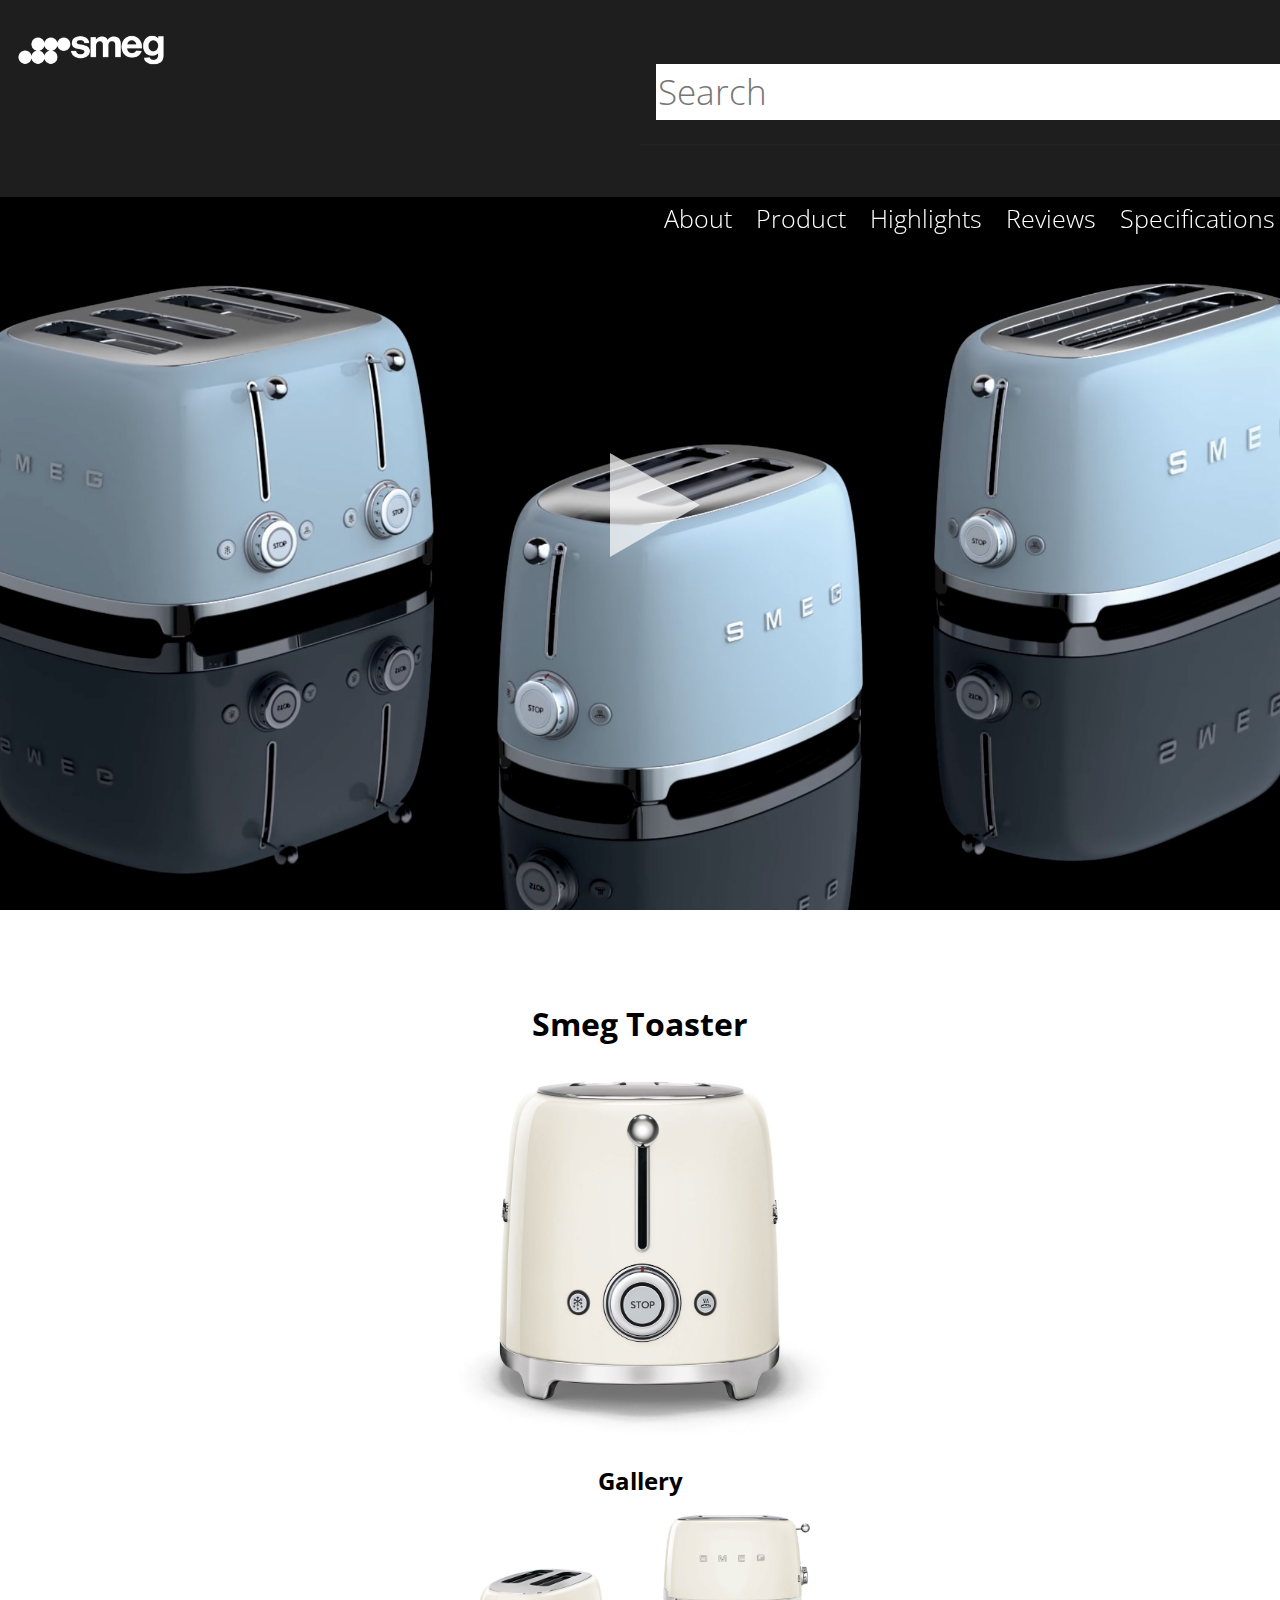
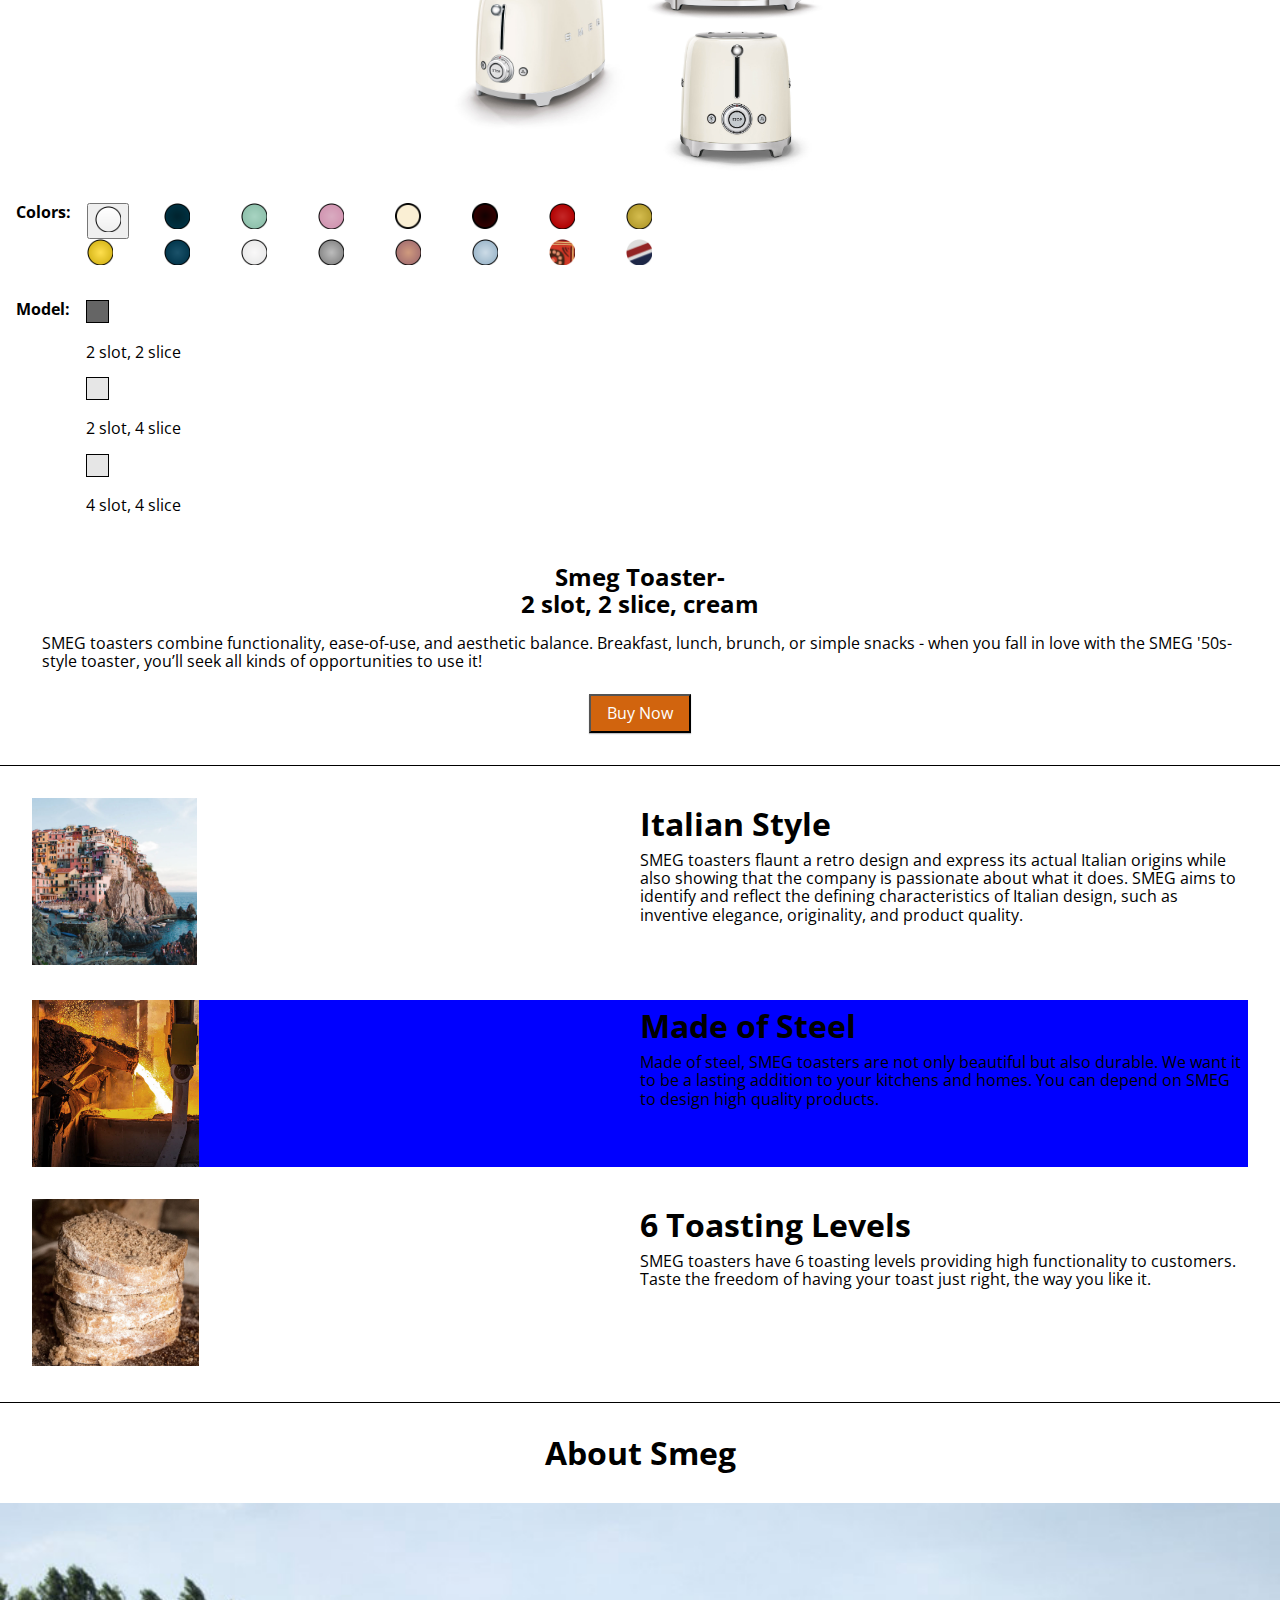
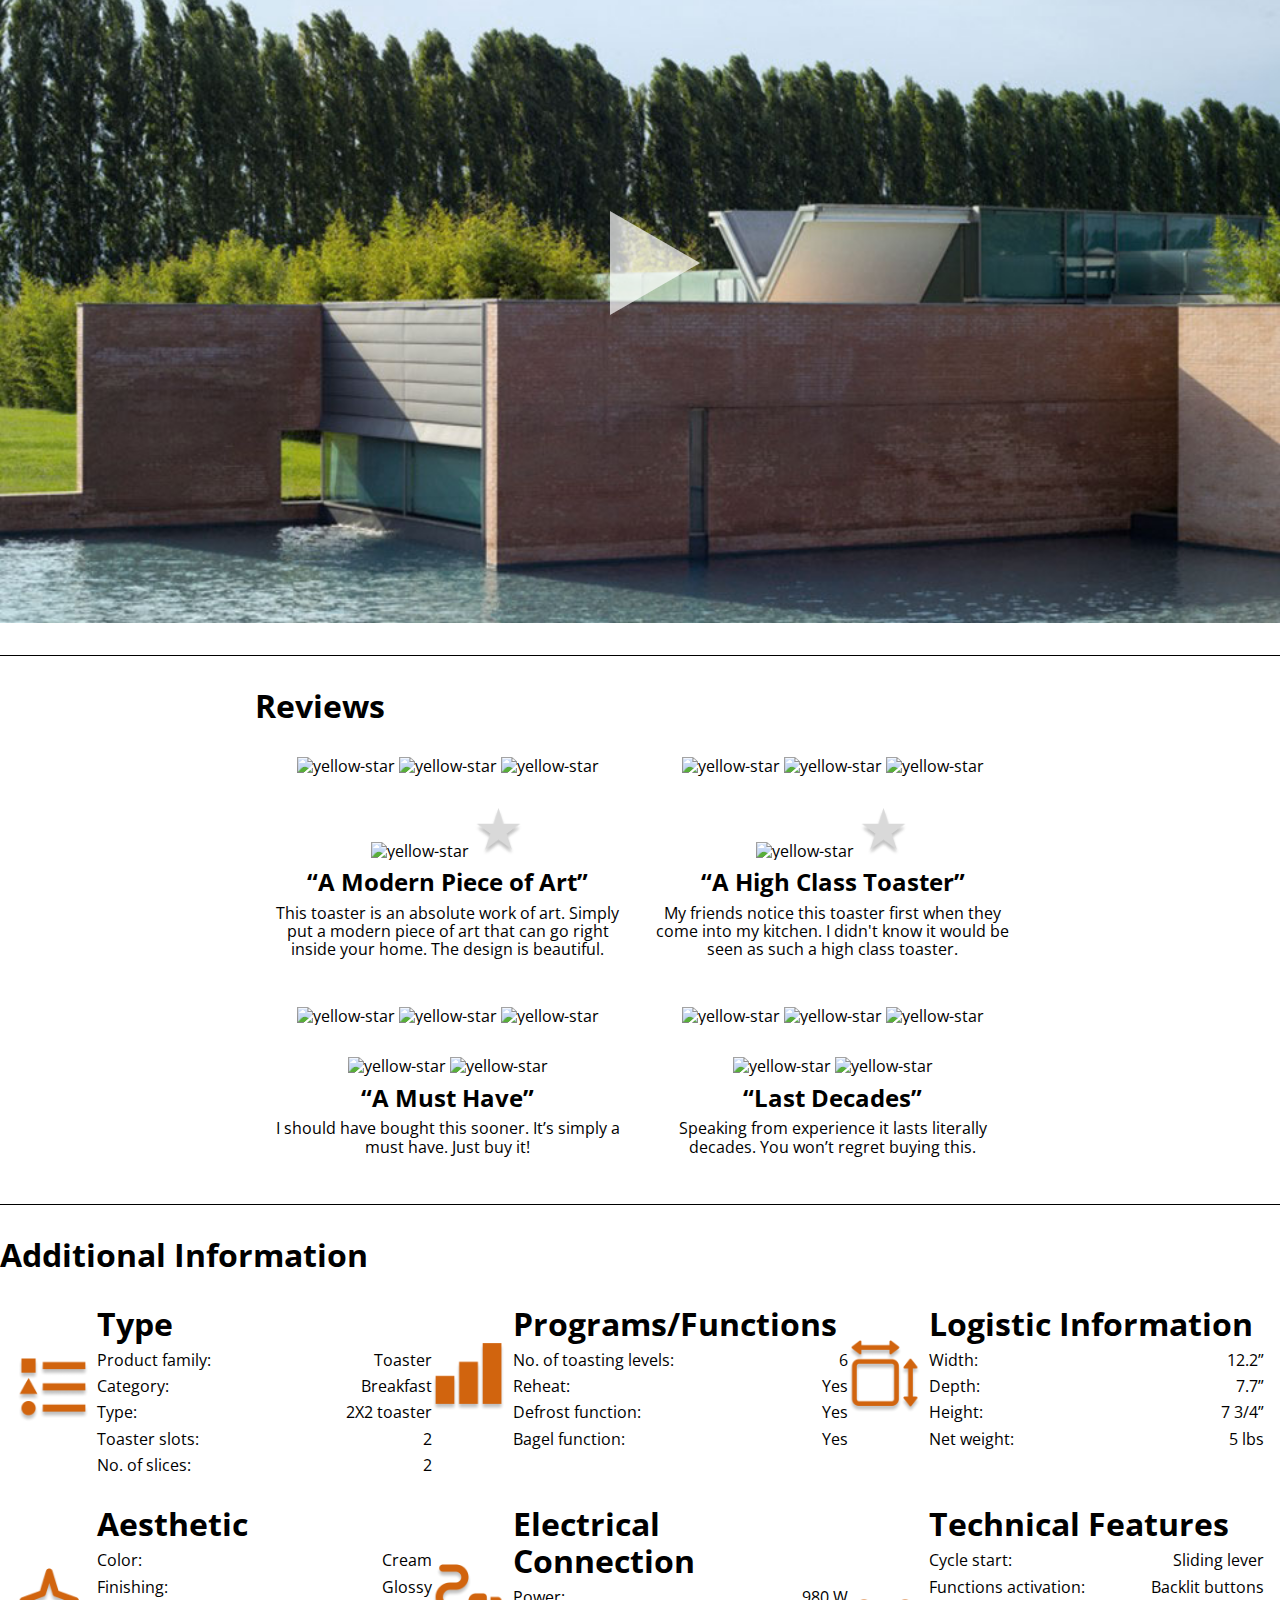
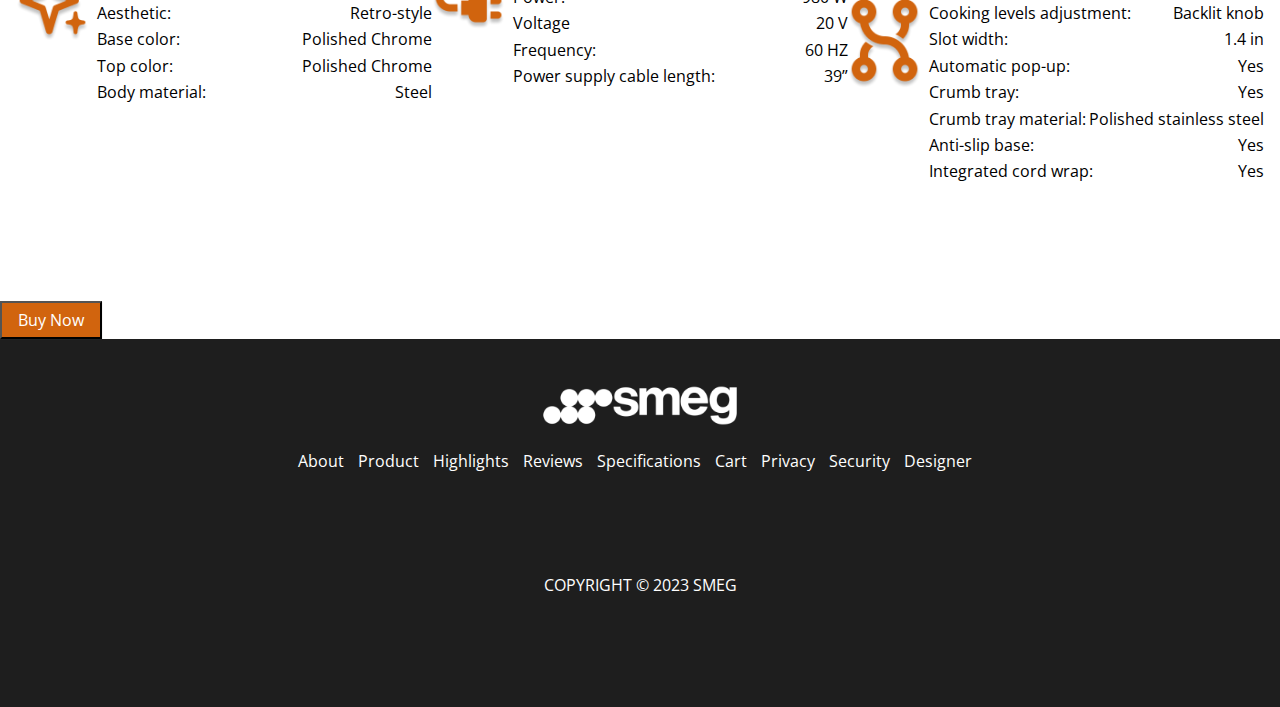
==== deploy/index.html @ 2e9af004 "s" ====
<!DOCTYPE html>
<html lang="en">
<head>
    <meta charset="UTF-8">
    <meta name="viewport" content="width=device-width, initial-scale=1.0">
    <meta http-equiv="X-UA-Compatible" content="ie=edge">
    <script src="https://kit.fontawesome.com/1812de22fc.js" crossorigin="anonymous"></script>
    <link rel="preconnect" href="https://fonts.googleapis.com">
    <link rel="preconnect" href="https://fonts.gstatic.com" crossorigin>
    <link href="https://fonts.googleapis.com/css2?family=Open+Sans:wght@300;400;600;700&display=swap" rel="stylesheet">
    <link rel="stylesheet" href="css/styles.css">
    <title>Week2HW</title>
</head>

<body>

 
         
         <header>
                 <section id="logo-nav">
                     <section id="logo-container">
                         <a href="index.html"><img src="img/global/smeglogo.png" alt="smeg logo"></a>
                 </section>
         
                 <section id="burger-container">
                     <button id="burger-btn">
                         <i class="fa-solid fa-bars"></i>
                     </button>
                 </section>
         
         
                     <nav id="main-menu">
                         <section id="search">
                             <div>
                                 <form action="#">
                                     <input type="search" placeholder="Search">
                                     <button>
                                         <i class="fa-solid fa-magnifying-glass" style="color: #000000;"></i>
                                     </button>
                                 </form>
                             </div>
                         </section>
                     <ul id="list">
                         <li><a href="#about">About</a></li>
                         <li><a href="#product">Product</a></li>
                         <li><a href="#highlights">Highlights</a></li>
                         <li><a href="thankyou.html">Reviews</a></li>
                         <li><a href="#specification">Specifications</a></li>
                         <li><a href="checkout.html">Cart</a></li>
                     </ul>
                 </nav>
         
             </section>
         
         </header>   

         <section id="intro">
             <section class="video">
         <img src="img/example/play.png" alt="play-button">
             </section>
         
             <h1>Smeg Toaster</h1>
             <div>
                 <img class="main" src="img/example/5Smeg.jpg" alt="">
                 
             </div>
         </section>  

         <!-- <section id="gallery">
             <h2>Gallery</h2>
             <ul>
                 <li id="g1"> 
                     <img src="img/example/3Smeg.jpg" alt="gallery1">
                 </li>
                 <li id="g2">
                     <img src="img/example/4Smeg.jpg" alt="gallery2">
                 </li>
                 <li id="g3">
                     <img src="img/example/5Smeg.jpg" alt="gallery3">
                 </li>
             </ul>
         </section> -->
         
         <section id="gal-title">
             <h2>Gallery</h2>
         </section>
         
         <section id="gallery">
         <div>
             <ul>
             
                 <li class="g1">
                     <img src="img/example/4Smeg.jpg" alt="gallery2">
                     
                     <aside>
                         <ul>
         <li> <img class="text-left" src="img/example/3Smeg.jpg" alt="gallery1"></li>
         <li>  <img class="text-left" src="img/example/5Smeg.jpg" alt="gallery3"></li>
         
                         </ul>
                     </aside>
                 </li>
             </ul>
         </div>
         </section>  
                 <section id="color">
                     
                     
                     
                     <ul>
                 
                         <li class="circle">
                 <h4>
                     Colors:
                 </h4>
                             <aside>
                                 <ul>
                                     <li class="e1">
                                         <button><img src="img/example/Ellipse 1.png" alt="Ellipse 1"></button>
                                     </li>
                                     <li class="e2">
                 <img src="img/example/Ellipse 2.png" alt="Ellipse 2">
                                     </li>
                                     <li class="e3">
                 <img src="img/example/Ellipse 3.png" alt="Ellipse 3">
                                     </li>
                                     <li class="e4">
                 <img src="img/example/Ellipse 4.png" alt="Ellipse 4">
                                     </li>
                                     <li class="e5">
                 <img src="img/example/Ellipse 5.png" alt="Ellipse 5">
                                     </li>
                                     <li class="e6">
                 <img src="img/example/Ellipse 6.png" alt="Ellipse 6">
                                     </li>
                                     <li class="e7">
                 <img src="img/example/Ellipse 7.png" alt="Ellipse 7">
                                     </li>
                                     <li class="e8">
                 <img src="img/example/Ellipse 8.png" alt="Ellipse 8">
                                     </li>
                                     <li class="e9">
                 <img src="img/example/Ellipse 9.png" alt="Ellipse 9">
                                     </li>
                                     <li class="e10">
                 <img src="img/example/Ellipse 10.png" alt="Ellipse 10">
                                     </li>
                                     <li class="e11">
                 <img src="img/example/Ellipse 11.png" alt="Ellipse 11">
                                     </li>
                                     <li class="e12">
                 <img src="img/example/Ellipse 12.png" alt="Ellipse 12">
                                     </li>
                                     <li class="e13"> 
                 <img src="img/example/Ellipse 13.png" alt="Ellipse 13">
                                     </li>
                                     <li class="e14">
                 <img src="img/example/Ellipse 14.png" alt="Ellipse 14">
                                     </li>
                                     <li class="e15">
                 <img src="img/example/Ellipse 15.png" alt="Ellipse 15">
                                     </li>
                                     <li class="e16">
                 <img src="img/example/Ellipse 16.png" alt="Ellipse 16">
                                     </li>
                                 </ul>
                             </aside>
                         </li>
                     </ul>
                 </section>
                          <section id="model">
                                           
                                               <ul>
                                           
                                                   <li class="square">
                                                           <h4>
                                                               Model:
                                                           </h4>
                                                       
                                                       <aside>
                                           
                                                           <ul>
                                                               <li class="s1">
                                                                   <ul>
                                                                   <li class="s1a">
                                                                       <img src="img/example/Rectangle 1.png" alt="checkbox1">
                                                                   </li>
                                                                   <li class="s1b">
                                                                       <p class="text-left">2 slot, 2 slice</p>
                                                                   </li>
                                                                   </ul>
                                           
                                                               </li>
                                           
                                           
                                           
                                                               <li class="s2">
                                           
                                                                   <ul>
                                                                       <li class="s2a">
                                                                           <img src="img/example/Rectangle2.png" alt="checkbox2">
                                                                       </li>
                                                                       <li class="s2b">
                                                                           <p class="text-left">2 slot, 4 slice</p>
                                                                       </li>
                                                                   
                                                                   </ul>
                                           
                                                               </li>
                                           
                                           
                                                               <li class="s3">
                                           
                                                                   <ul>
                                                                       <li class="s2a">
                                                                           <img src="img/example/Rectangle2.png" alt="checkbox2">
                                                                       </li>
                                                                       <li class="s2b">
                                                                           <p class="text-left">4 slot, 4 slice</p>
                                                                       </li>
                                                                   </ul>
                                                               </li>
                                                           </ul>
                                                       </aside>
                                                   </li>
                                           </ul>    
                                           
                                           </section>    
                  <section id="description">
                  <h2>Smeg Toaster- </h2>
                  <h2>2 slot, 2 slice, cream</h2>
                  
                  <p>SMEG toasters combine functionality, ease-of-use, and aesthetic balance. Breakfast, lunch, brunch, or simple snacks - when you fall in love with the SMEG '50s-style toaster, you’ll seek all kinds of opportunities to use it!</p>
                  
                  <section class="container">
                      <button class="orange-button">
                          Buy Now
                              </button>
                  </section>
                  <div class="divide-line"></div>
                  
                  </section>  
                                    <section id="highlights">
                                    
                                        <section class="highlight1">
                                            <ul>
                                    <li>
                                        <img class="i1" src="img/example/6Smeg.jpg" alt="6smeg">
                                    </li>
                                    <div>
                                    <li>
                                        <h1>Italian Style</h1>
                                    </li>
                                    <li>
                                        <p>SMEG toasters flaunt a retro design and express its actual Italian origins while also showing that the company is passionate about what it does. SMEG aims to identify and reflect the defining characteristics of Italian design, such as inventive elegance, originality, and product quality. </p>
                                    </li>
                                    </div>
                                            </ul>
                                           
                                        </section>
                                    
                                        <section class="highlight2">
                                    <ul>
                                    <li>
                                        <img id="smeg" class="i2" src="img/example/2Smeg.jpg" alt="6smeg">
                                    </li>
                                    <div>
                                    <li>
                                        <h1>Made of Steel</h1>
                                    </li>
                                    <li>
                                        <p> Made of steel, SMEG toasters are not only beautiful but also durable. We want it to be a lasting addition to your kitchens and homes. You can depend on SMEG to design high quality products. </p>
                                    </li>
                                    </div>
                                    </ul>
                                        </section>
                                    
                                    
                                        <section class="highlight3">
                                            <ul>
                                    <li>
                                        <img class="i3" src="img/example/8Smeg.jpg" alt="6smeg">
                                    </li>
                                    <div>
                                    <li>
                                        <h1>6 Toasting Levels</h1>
                                    </li>
                                    <li>
                                        <p>SMEG toasters have 6 toasting levels providing high functionality to customers. Taste the freedom of having your toast just right, the way you like it.</p>
                                    </li>
                                    </div>
                                    
                                    
                                            </ul>
                                        </section>
                                    
                                    </section>  
         <section id="about">
             <div class="divide-line"></div>
         
             <h1>About Smeg</h1>
         <section class="clip">
             <img src="img/example/play.png" alt="play-button">
         
         </section>
         <div class="divide-line"></div>
         
         </section>  
         <section class="section-title">
             
             <h1>Reviews</h1>
         </section>
         
         <section id="reviews">
         
           
         <div class="l1">
         <ul>
             <li><img src="img/example/star.png" alt="yellow-star"></li>
             <li><img src="img/example/star.png" alt="yellow-star"></li>
             <li><img src="img/example/star.png" alt="yellow-star"></li>
             <li><img src="img/example/star.png" alt="yellow-star"></li>
             <li><img src="img/example/greystar.png" alt="grey-star"></li>
         </ul>
         <h2>“A Modern Piece of Art”</h2>
         <p>This toaster is an absolute work of art. Simply put a modern piece of art that can go right inside your home. The design is beautiful.</p>
         </div>
         
         <div class="l2">
         <ul>
             <li><img src="img/example/star.png" alt="yellow-star"></li>
             <li><img src="img/example/star.png" alt="yellow-star"></li>
             <li><img src="img/example/star.png" alt="yellow-star"></li>
             <li><img src="img/example/star.png" alt="yellow-star"></li>
             <li><img src="img/example/greystar.png" alt="grey-star"></li>
         </ul>
         <h2>“A High Class Toaster”</h2>
         <p>My friends notice this toaster first when they come into my kitchen. I didn't know it would be seen as such a high class toaster.</p>
         </div>
         
         
         <div class="l3">
             <ul>
                 <li><img src="img/example/star.png" alt="yellow-star"></li>
                 <li><img src="img/example/star.png" alt="yellow-star"></li>
                 <li><img src="img/example/star.png" alt="yellow-star"></li>
                 <li><img src="img/example/star.png" alt="yellow-star"></li>
                 <li><img src="img/example/star.png" alt="yellow-star"></li>
             </ul>
         <h2>“A Must Have”</h2>
         <p>I should have bought this sooner. It’s simply a must have. Just buy it!</p>
         </div>
         
         <div class="l4">
             <ul>
                 <li><img src="img/example/star.png" alt="yellow-star"></li>
                 <li><img src="img/example/star.png" alt="yellow-star"></li>
                 <li><img src="img/example/star.png" alt="yellow-star"></li>
                 <li><img src="img/example/star.png" alt="yellow-star"></li>
                 <li><img src="img/example/star.png" alt="yellow-star"></li>       
             </ul>
         <h2>“Last Decades”</h2>
         <p>Speaking from experience it lasts literally decades. You won’t regret buying this.</p>
         </div>
         
         </section>
         <section class="line">
             <div class="divide-line"></div>
         </section>  
         
         <h1 class="title">Additional Information</h1>
         <section id="features">
         <div>
         <ul>
         
             <div id="f1">
             <li class="feature-card">
                 <img class="i" src="img/example/icon1.png" alt="icon-1">
                 
                 <aside>
                     <h1 class="h">Type</h1>
                     <ul>
                         <li>
                             <p class="text">Product family:</p>
                             <p class="text-left">Toaster</p>
                         </li>
                         <li>
                             <p class="text">Category:</p>
                             <p class="text-left">Breakfast</p>
                         </li>
                         <li>
                             <p class="text">Type:</p>
                             <p class="text-left">2X2 toaster</p>
                         </li>
                         <li>
                             <p class="text">Toaster slots: </p>
                             <p class="text-left">2</p>
                         </li>
                         <li>
                             <p class="text">No. of slices:</p>
                             <p class="text-left">2</p>
                         </li>
                     </ul>
                 </aside>
             </li>
         </div>
         
         <div id="f2">
             <li class="feature-card">
                 <img src="img/example/icon2.png" alt="icon-2">
                 <aside>
                     <h1>Programs/Functions</h1>
                     <ul>
                         <li>
                             <p class="text">No. of toasting levels:</p>
                             <p class="text-left">6</p>
                         </li>
                         <li>
                             <p class="text">Reheat:</p>
                             <p class="text-left">Yes</p>
                         </li>
                         <li>
                             <p class="text">Defrost function:</p>
                             <p class="text-left">Yes</p>
                         </li>
                         <li>
                             <p class="text">Bagel function:</p>
                             <p class="text-left">Yes</p>
                         </li>
                     </ul>
                 </aside>
             </li>
         </div>
         
         <div id="f3">
             <li class="feature-card">
                 <img src="img/example/icon3.png" alt="icon-3">
                 
                 <aside>
                     <h1>Technical Features</h1>
                     <ul>
                         <li>
                             <p class="text">Cycle start:</p>
                             <p class="text-left">Sliding lever</p>
                         </li>
                         <li>
                             <p class="text">Functions activation:</p>
                             <p class="text-left">Backlit buttons</p>
                         </li>
                         <li>
                             <p class="text">Cooking levels adjustment:</p>
                             <p class="text-left">Backlit knob</p>
                         </li>
                         <li>
                             <p class="text">Slot width: </p>
                             <p class="text-left">1.4 in</p>
                         </li>
                         <li>
                             <p class="text">Automatic pop-up:</p>
                             <p class="text-left">Yes</p>
                         </li>
                         <li>
                             <p class="text">Crumb tray:</p>
                             <p class="text-left">Yes</p>
                         </li>
                         <li>
                             <p class="text">Crumb tray material:</p>
                             <p class="text-left">Polished stainless steel</p>
                         </li>
                         <li>
                             <p class="text">Anti-slip base:</p>
                             <p class="text-left">Yes</p>
                         </li>
                         <li>
                             <p class="text">Integrated cord wrap:</p>
                             <p class="text-left">Yes</p>
                         </li>                
                     </ul>
                 </aside>
             </li>
         </div>
         
         <div id="f4">
             <li class="feature-card">
                 <img src="img/example/icon4.png" alt="icon-4">
                 
                 <aside>
                     <h1>Aesthetic</h1>
                     <ul>
                         <li>
                             <p>Color:</p>
                             <p class="text-left">Cream</p>
                         </li>
                         <li>
                             <p>Finishing:</p>
                             <p class="text-left">Glossy</p>
                         </li>
                         <li>
                             <p>Aesthetic:</p>
                             <p class="text-left">Retro-style</p>
                         </li>
                         <li>
                             <p>Base color: </p>
                             <p class="text-left">Polished Chrome</p>
                         </li>
                         <li>
                             <p>Top color:</p>
                             <p class="text-left">Polished Chrome</p>
                         </li>
                         <li>
                             <p>Body material:</p>
                             <p class="text-left">Steel</p>
                         </li>
                     </ul>
                 </aside>
             </li>
         </div>
             <div id="f5">
             <li class="feature-card">
                 <img src="img/example/icon5.png" alt="icon-5">
                 <aside>
                     <h1>Electrical Connection</h1>
                     <ul>
                         <li>
                             <p class="text">Power:</p>
                             <p class="text-left">980 W</p>
                         </li>
                         <li>
                             <p class="text">Voltage</p>
                             <p class="text-left">20 V</p>
                         </li>
                         <li>
                             <p class="text">Frequency:</p>
                             <p class="text-left">60 HZ</p>
                         </li>
                         <li>
                             <p class="text">Power supply cable length:</p>
                             <p class="text-left">39”</p>
                         </li>
                     </ul>
                 </aside>
             </li> 
         </div>
         
         <div id="f6">
             <li class="feature-card">
                 <img src="img/example/icon6.png" alt="icon-6">
                 <aside>
                     <h1>Logistic Information</h1>
                     <ul>
                         <li>
                             <p class="text">Width:</p>
                             <p class="text-left">12.2”</p>
                         </li>
                         <li>
                             <p class="text">Depth:</p>
                             <p class="text-left">7.7”</p>
                         </li>
                         <li>
                             <p class="text">Height:</p>
                             <p class="text-left">7 3/4”</p>
                         </li>
                         <li>
                             <p class="text">Net weight:</p>
                             <p class="text-left">5 lbs</p>
                         </li>
                     </ul>
                 </aside>
             </li> 
         </div>
         </ul>
         </div>
         
         </section>
         <section class="button-container">
             <button class="orange-button">
                 Buy Now
             </button>
         </section>  
                                    <footer>
                                        <section id="f1">
                                            <a href="index.html"><img src="img/global/smeglogo.png" alt="smeg logo"></a> 
                                        </section>
                                        <section id="f2">
                                            <ul>
                                                <li><a href="index.html">About</a></li>
                                                <li><a href="#product">Product</a></li>
                                                <li><a href="#highlights">Highlights</a></li>
                                                <li><a href="#reviews">Reviews</a></li>
                                                <li><a href="#specification">Specifications</a></li>
                                                <li><a href="checkout.html">Cart</a></li>
                                                <li><a href="https://www.smeg.com/us/privacy-policy">Privacy</a></li>
                                                <li><a href="https://www.smeg.com/us/legal">Security</a></li>
                                                <li><a href="https://www.smeg.com/us/company/about-us">Designer</a></li>
                                            </ul>
                                        </section>
                                        <section id="f3">
                                            <ul>
                                                <li id="s1"><a href="https://www.youtube.com"><i class="fa-brands fa-youtube"></i></a></li>
                                                <li id="s2"><a href="https://www.twitter.com"><i class="fa-brands fa-twitter"></i></a></li>
                                                <li id="s3"><a href="https://www.instagram.com"><i class="fa-brands fa-square-instagram"></i></a></li>
                                                <li id="s4"><a href="https://www.facebook.com"><i class="fa-brands fa-square-facebook"></i></a></li>
                                            </ul>
                                        </section>
                                        <section id="f4">
                                            <ul>
                                                <p>COPYRIGHT © 2023 SMEG</p>
                                            </ul>
                                        </section>
                                    </footer>  
      <script src="js/scripts-min.js"></script>

</body>

</html>
---- deploy/css/styles.css ----
/* =============
    Mixins
============= */
/* ---------------- Font Sizing ---------------- */
html {
  font-size: 100%;
}

/* ---------------- Media Queries ---------------- */
/* =============
    Variables
============= */
:root {
  --black: #000000;
  --white: #ffffff;
  --greydark: #1E1E1E;
  --blue: #CDDCE7;
  --bluedark: #9EB9CC;
  --yellow: #F9DB55;
  --orange: #D1640E;
  --grey: #D9D9D9;
}

/*! normalize.css v8.0.1 | MIT License | github.com/necolas/normalize.css */
/* Document
   ========================================================================== */
/**
 * 1. Correct the line height in all browsers.
 * 2. Prevent adjustments of font size after orientation changes in iOS.
 */
html {
  line-height: 1.15; /* 1 */
  -webkit-text-size-adjust: 100%; /* 2 */
}

/* Sections
   ========================================================================== */
/**
 * Remove the margin in all browsers.
 */
body {
  margin: 0;
}

/**
 * Render the `main` element consistently in IE.
 */
main {
  display: block;
}

/**
 * Correct the font size and margin on `h1` elements within `section` and
 * `article` contexts in Chrome, Firefox, and Safari.
 */
h1 {
  font-size: 2em;
  margin: 0.67em 0;
}

/* Grouping content
   ========================================================================== */
/**
 * 1. Add the correct box sizing in Firefox.
 * 2. Show the overflow in Edge and IE.
 */
hr {
  box-sizing: content-box; /* 1 */
  height: 0; /* 1 */
  overflow: visible; /* 2 */
}

/**
 * 1. Correct the inheritance and scaling of font size in all browsers.
 * 2. Correct the odd `em` font sizing in all browsers.
 */
pre {
  font-family: monospace, monospace; /* 1 */
  font-size: 1em; /* 2 */
}

/* Text-level semantics
   ========================================================================== */
/**
 * Remove the gray background on active links in IE 10.
 */
a {
  background-color: transparent;
}

/**
 * 1. Remove the bottom border in Chrome 57-
 * 2. Add the correct text decoration in Chrome, Edge, IE, Opera, and Safari.
 */
abbr[title] {
  border-bottom: none; /* 1 */
  text-decoration: underline; /* 2 */
  text-decoration: underline dotted; /* 2 */
}

/**
 * Add the correct font weight in Chrome, Edge, and Safari.
 */
b,
strong {
  font-weight: bolder;
}

/**
 * 1. Correct the inheritance and scaling of font size in all browsers.
 * 2. Correct the odd `em` font sizing in all browsers.
 */
code,
kbd,
samp {
  font-family: monospace, monospace; /* 1 */
  font-size: 1em; /* 2 */
}

/**
 * Add the correct font size in all browsers.
 */
small {
  font-size: 80%;
}

/**
 * Prevent `sub` and `sup` elements from affecting the line height in
 * all browsers.
 */
sub,
sup {
  font-size: 75%;
  line-height: 0;
  position: relative;
  vertical-align: baseline;
}

sub {
  bottom: -0.25em;
}

sup {
  top: -0.5em;
}

/* Embedded content
   ========================================================================== */
/**
 * Remove the border on images inside links in IE 10.
 */
img {
  border-style: none;
}

/* Forms
   ========================================================================== */
/**
 * 1. Change the font styles in all browsers.
 * 2. Remove the margin in Firefox and Safari.
 */
button,
input,
optgroup,
select,
textarea {
  font-family: inherit; /* 1 */
  font-size: 100%; /* 1 */
  line-height: 1.15; /* 1 */
  margin: 0; /* 2 */
}

/**
 * Show the overflow in IE.
 * 1. Show the overflow in Edge.
 */
button,
input { /* 1 */
  overflow: visible;
}

/**
 * Remove the inheritance of text transform in Edge, Firefox, and IE.
 * 1. Remove the inheritance of text transform in Firefox.
 */
button,
select { /* 1 */
  text-transform: none;
}

/**
 * Correct the inability to style clickable types in iOS and Safari.
 */
button,
[type=button],
[type=reset],
[type=submit] {
  -webkit-appearance: button;
}

/**
 * Remove the inner border and padding in Firefox.
 */
button::-moz-focus-inner,
[type=button]::-moz-focus-inner,
[type=reset]::-moz-focus-inner,
[type=submit]::-moz-focus-inner {
  border-style: none;
  padding: 0;
}

/**
 * Restore the focus styles unset by the previous rule.
 */
button:-moz-focusring,
[type=button]:-moz-focusring,
[type=reset]:-moz-focusring,
[type=submit]:-moz-focusring {
  outline: 1px dotted ButtonText;
}

/**
 * Correct the padding in Firefox.
 */
fieldset {
  padding: 0.35em 0.75em 0.625em;
}

/**
 * 1. Correct the text wrapping in Edge and IE.
 * 2. Correct the color inheritance from `fieldset` elements in IE.
 * 3. Remove the padding so developers are not caught out when they zero out
 *    `fieldset` elements in all browsers.
 */
legend {
  box-sizing: border-box; /* 1 */
  color: inherit; /* 2 */
  display: table; /* 1 */
  max-width: 100%; /* 1 */
  padding: 0; /* 3 */
  white-space: normal; /* 1 */
}

/**
 * Add the correct vertical alignment in Chrome, Firefox, and Opera.
 */
progress {
  vertical-align: baseline;
}

/**
 * Remove the default vertical scrollbar in IE 10+.
 */
textarea {
  overflow: auto;
}

/**
 * 1. Add the correct box sizing in IE 10.
 * 2. Remove the padding in IE 10.
 */
[type=checkbox],
[type=radio] {
  box-sizing: border-box; /* 1 */
  padding: 0; /* 2 */
}

/**
 * Correct the cursor style of increment and decrement buttons in Chrome.
 */
[type=number]::-webkit-inner-spin-button,
[type=number]::-webkit-outer-spin-button {
  height: auto;
}

/**
 * 1. Correct the odd appearance in Chrome and Safari.
 * 2. Correct the outline style in Safari.
 */
[type=search] {
  -webkit-appearance: textfield; /* 1 */
  outline-offset: -2px; /* 2 */
}

/**
 * Remove the inner padding in Chrome and Safari on macOS.
 */
[type=search]::-webkit-search-decoration {
  -webkit-appearance: none;
}

/**
 * 1. Correct the inability to style clickable types in iOS and Safari.
 * 2. Change font properties to `inherit` in Safari.
 */
::-webkit-file-upload-button {
  -webkit-appearance: button; /* 1 */
  font: inherit; /* 2 */
}

/* Interactive
   ========================================================================== */
/*
 * Add the correct display in Edge, IE 10+, and Firefox.
 */
details {
  display: block;
}

/*
 * Add the correct display in all browsers.
 */
summary {
  display: list-item;
}

/* Misc
   ========================================================================== */
/**
 * Add the correct display in IE 10+.
 */
template {
  display: none;
}

/**
 * Add the correct display in IE 10.
 */
[hidden] {
  display: none;
}

/* =============
    Base
============= */
ul {
  padding: 0;
  margin: 0;
}
ul li {
  list-style: none;
}

/* =============
    Typography
============= */
body {
  font-family: "Open Sans", sans-serif;
}

h1, h2, h3, h4, h5p {
  margin: 0;
  padding: 0;
}

/* =============
    Buttons
============= */
.credit-button {
  background-color: var(--blue);
  color: black;
  padding: 8px 16px;
  display: inline-block;
  transition: 0.25s;
  cursor: pointer;
  border-radius: 20px;
  width: 100%;
  box-shadow: 0px 1px 1px rgba(42, 48, 54, 0.296793);
  margin-top: 16px;
}
.credit-button:hover {
  background-color: var(--blue);
}

.apple-button {
  background-color: black;
  color: white;
  padding: 8px 16px;
  display: inline-block;
  transition: 0.25s;
  cursor: pointer;
  border-radius: 20px;
  width: 100%;
  box-shadow: 0px 1px 1px rgba(42, 48, 54, 0.296793);
  margin-top: 16px;
}
.apple-button:hover {
  background-color: black;
}

.pal-button {
  background-color: var(--yellow);
  color: black;
  padding: 8px 16px;
  display: inline-block;
  transition: 0.25s;
  cursor: pointer;
  border-radius: 20px;
  width: 100%;
  box-shadow: 0px 1px 1px rgba(42, 48, 54, 0.296793);
  margin-top: 16px;
}
.pal-button:hover {
  background-color: var(--yellow);
}

.standard-button {
  background-color: var(--bluedark);
  color: white;
  padding: 8px 16px;
  display: inline-block;
  transition: 0.25s;
  cursor: pointer;
  border-radius: 20px;
  width: 100%;
  box-shadow: 0px 1px 1px rgba(42, 48, 54, 0.296793);
  margin-top: 16px;
}
.standard-button:hover {
  background-color: var(--bluedark);
}

.orange-button {
  margin-top: 24px;
  background-color: var(--orange);
  color: white;
  padding: 8px 16px 8px 16px;
  transition: 0.25s;
  cursor: pointer;
  box-shadow: 0px 1px 1px rgba(42, 48, 54, 0.296793);
}
.orange-button:hover {
  background-color: var(--orange);
}

input {
  width: 100%;
  margin-top: 16px;
  padding-top: 8px;
  padding-bottom: 8px;
  background-color: var(--grey);
}

/* =============
    Forms
============= */
[type=text], [type=password], [type=date], [type=datetime], [type=datetime-local], [type=month], [type=week], [type=email], [type=number], [type=search], [type=tel], [type=time], [type=url], [type=color], textarea {
  box-shadow: none;
}

[type=text]:focus, [type=password]:focus, [type=date]:focus, [type=datetime]:focus, [type=datetime-local]:focus, [type=month]:focus, [type=week]:focus, [type=email]:focus, [type=number]:focus, [type=search]:focus, [type=tel]:focus, [type=time]:focus, [type=url]:focus, [type=color]:focus, textarea:focus {
  box-shadow: none;
}

input[type=text],
input[type=email],
input[type=password],
textarea {
  -webkit-appearance: none;
}

/* =============
    Navigation
============= */
html {
  scroll-behavior: smooth;
}

a:link, a:visited {
  text-decoration: none;
}

.show-menu {
  display: block !important;
}

nav {
  text-align: center;
  padding-top: 48px;
  display: none;
}
@media (min-width: 1024px) {
  nav {
    display: block;
    padding-top: 0px;
  }
}
@media (min-width: 1024px) {
  nav ul {
    display: flex;
    justify-content: flex-end;
    align-items: center;
    height: 100%;
  }
}
nav ul li {
  margin-bottom: 24px;
}
@media (min-width: 1024px) {
  nav ul li {
    margin-bottom: 0;
  }
}
nav ul li a:link, nav ul li a:visited {
  color: var(--white);
  font-size: 1.875rem;
  padding: 24px 0;
  transition: 0.25s;
}
@media (min-width: 1024px) {
  nav ul li a:link, nav ul li a:visited {
    padding: 0px 0px 0px 24px;
    font-size: 1.5625rem;
    font-weight: 300;
  }
}
nav ul li a:link:hover, nav ul li a:link:active, nav ul li a:visited:hover, nav ul li a:visited:active {
  color: var(--orange);
}

/* =============
    Header
============= */
header {
  position: fixed;
  width: 100%;
  top: 0;
  left: 0;
  z-index: 500;
}
header #logo-nav {
  background-color: var(--greydark);
  padding: 24px 16px;
  display: grid;
  grid-template-columns: 50% auto;
  grid-template-areas: "logo burger" "nav nav";
}
@media (min-width: 1024px) {
  header #logo-nav {
    grid-template-areas: "logo nav";
  }
}
header #logo-nav #logo-container {
  grid-area: logo;
}
header #logo-nav #logo-container img {
  width: 150px;
}
header #logo-nav #burger-container {
  grid-area: burger;
  display: flex;
  justify-content: flex-end;
  align-items: center;
  width: 100%;
}
@media (min-width: 1024px) {
  header #logo-nav #burger-container {
    display: none;
  }
}
header #logo-nav #burger-container button {
  border: none;
  background-color: transparent;
  color: var(--white);
  font-size: 3.125rem;
  margin: 0;
  padding: 0;
}
header #logo-nav nav {
  grid-area: nav;
}
header #search {
  display: grid;
  grid-template-columns: 16px auto 16px;
  grid-template-areas: ". search .";
  background-color: var(--greydark);
  padding: 16px 0;
  box-shadow: 0px 1px 1px rgba(42, 48, 54, 0.296793);
}
@media (min-width: 768px) {
  header #search {
    padding: 24px 0;
  }
}
header #search > div {
  grid-area: search;
}
header #search > div form {
  display: flex;
}
header #search > div form input {
  width: 100%;
  border: none;
  border-bottom: 1px solid var(--blueLight);
  border-radius: 0 !important;
  background-color: white;
  margin-right: 8px;
}
@media (min-width: 768px) {
  header #search > div form input {
    font-size: 1.875rem;
    font-weight: 300;
  }
}
@media (min-width: 1200px) {
  header #search > div form input {
    font-size: 2.1875rem;
  }
}
header #search > div form button {
  background-color: var(--orange);
  border: 0;
  border-radius: 5px;
  padding: 15px 20px;
  font-size: 1.875rem;
  color: var(--blueDark);
  cursor: pointer;
  transition: 0.25s;
}
header #search > div form button:hover {
  background-color: var(--yellowDark);
  color: var(--white);
}

/* =============
    Footer
============= */
footer {
  background-color: var(--greydark);
  color: white;
  text-align: center;
}
footer img {
  width: 200px;
}
footer a {
  color: white;
  text-decoration: none;
}
footer #f1 {
  grid-area: f1;
  padding-top: 32px;
  margin-bottom: 8px;
}
footer #f2 {
  grid-area: f2;
}
footer #f2 li {
  margin-bottom: 24px;
}
@media (min-width: 1024px) {
  footer #f2 li {
    display: inline-block;
    margin-right: 10px;
  }
}
footer #f3 {
  grid-area: f3;
  margin-top: 32px;
  margin-bottom: 32px;
}
footer #f3 li {
  display: inline-block;
  margin-right: 10px;
}
footer #f3 li a:link, footer #f3 li a:visited {
  color: var(--orange);
  font-size: 1.875rem;
  transition: 0.25s;
}
footer #f3 li a:link:hover, footer #f3 li a:link:active, footer #f3 li a:visited:hover, footer #f3 li a:visited:active {
  color: var(--orange);
}
footer #f4 {
  grid-area: f4;
  padding-bottom: 96px;
}

#payment {
  margin-top: 150px;
  margin-left: 16px;
  margin-right: 16px;
  display: grid;
  gap: 32px;
  grid-template-areas: "f1" "f2" "f3" "f4" "f5";
}
#payment button {
  height: 40px;
}
#payment .credit-button img {
  height: 18px;
  margin-top: 2px;
}
#payment .apple-button img {
  height: 27px;
  margin-top: -5px;
}
#payment .pal-button img {
  margin-top: -2px;
  height: 25px;
}

#payment2 {
  margin-top: 32px;
  padding-top: 32px;
  padding-left: 16px;
  background-image: url("../img/example/7Smeg.jpg");
  background-size: cover;
  background-position: center;
  height: 40vh;
  color: white;
  background-color: black;
}
#payment2 .part1 {
  background-color: white;
  margin: 16px;
  border-radius: 20px;
  padding: 16px;
  color: black;
  display: grid;
  grid-template-columns: 50% auto;
  grid-template-areas: word price;
}
#payment2 .part1 .summary {
  text-align: right;
}
#payment2 .part2 {
  background-color: white;
  margin: 16px;
  border-radius: 20px;
  padding: 16px;
  color: black;
  display: grid;
  grid-template-columns: 50% auto;
  grid-template-areas: word price;
}
#payment2 .part2 .price {
  text-align: right;
}
#payment2 .button-container {
  display: flex;
  align-items: center;
  justify-content: center;
}
#payment2 .purchase-button {
  display: flex;
  align-items: center;
}

@media (min-width: 1024px) {
  #desktop-payment {
    background-image: url("../img/example/7Smeg.jpg");
    background-size: cover;
    background-position: center;
    height: 200vh;
    grid-area: desktop-payment;
    display: grid;
    padding-left: 24px;
    padding-right: 24px;
    grid-template-columns: repeat(12, 1fr);
    grid-template-areas: ". p2 p2 p2 p2 p2 p2 . p1 p1 p1 p1";
  }
  #desktop-payment #payment {
    grid-area: p1;
    background-color: white;
    padding-left: 16px;
    padding-right: 16px;
    margin-top: 96px;
    padding-top: 32px;
    margin-right: 0px;
  }
  #desktop-payment #payment2 {
    grid-area: p2;
    background-image: none;
    background-color: white;
    border-radius: 20px;
    position: sticky;
    top: 50px;
    padding-bottom: 32px;
    margin-top: 96px;
  }
  #desktop-payment #payment2 h1 {
    color: black;
  }
}

#intro .video {
  background-image: url("../img/example/7Smeg.jpg");
  background-size: cover;
  height: 30vh;
  margin-top: 100px;
  background-repeat: no-repeat;
  background-position: center center;
  display: flex;
  justify-content: center;
  align-items: center;
}
@media (min-width: 1024px) {
  #intro .video {
    height: 90vh;
  }
}
#intro .video img {
  width: 120px;
}
#intro h1 {
  display: flex;
  align-items: center;
  margin-top: 96px;
  justify-content: center;
  margin-bottom: 32px;
}
#intro > div {
  display: flex;
  align-items: center;
  justify-content: center;
}
#intro > div .main {
  height: 360px;
  margin-bottom: 32px;
}

#gal-title h2 {
  display: flex;
  align-items: center;
  justify-content: center;
  margin-top: 0px;
  margin-bottom: 8px;
}

#gallery {
  display: flex;
  justify-content: center;
  align-items: center;
  margin-left: 16px;
  margin-right: 16px;
}
#gallery img {
  width: 192px;
}
#gallery ul {
  width: 100%;
  box-sizing: border-box;
}
#gallery ul .g1 {
  display: flex;
  align-items: center;
}
#gallery ul .g1 aside {
  width: 100%;
  box-sizing: border-box;
}
#gallery ul .g1 aside ul {
  width: 100%;
}
#gallery ul .g1 aside ul li {
  display: flex;
  width: 100%;
  margin-top: 8px;
}

#description h2 {
  display: flex;
  align-items: center;
  justify-content: center;
}
#description p {
  margin-right: 42px;
  margin-left: 42px;
  margin-bottom: 0px;
}
#description .container {
  display: flex;
  justify-content: center;
  align-items: center;
  margin-bottom: 32px;
}
#description .divide-line {
  height: 1px;
  background-color: black;
  width: 100%;
  margin-bottom: 32px;
}

#highlights {
  margin-left: 16px;
  margin-right: 16px;
}
#highlights img {
  height: 167px;
}
@media (min-width: 1024px) {
  #highlights {
    margin-left: 32px;
    margin-right: 32px;
  }
  #highlights .highlight1 ul {
    margin-top: 32px;
    display: grid;
    grid-template-columns: repeat(2, 1fr);
    grid-template-areas: "i1 t1";
  }
  #highlights .highlight1 ul .i1 {
    grid-area: i1;
  }
  #highlights .highlight1 ul h1 {
    margin-top: 8px;
  }
  #highlights .highlight1 ul p {
    margin-top: 8px;
    margin-bottom: 0px;
  }
  #highlights .highlight2 ul {
    margin-top: 32px;
    background-color: blue;
    display: grid;
    grid-template-columns: repeat(2, 1fr);
    align-items: left;
    justify-content: left;
    text-align: left;
  }
  #highlights .highlight2 ul img {
    display: grid;
    align-items: left;
    justify-content: left;
    text-align: left;
  }
  #highlights .highlight2 ul h1 {
    margin-top: 8px;
    align-items: left;
    justify-content: left;
    text-align: left;
  }
  #highlights .highlight2 ul p {
    margin-top: 8px;
    margin-bottom: 0px;
    align-items: left;
    justify-content: left;
    text-align: left;
  }
  #highlights .highlight3 ul {
    margin-top: 32px;
    display: grid;
    grid-template-columns: repeat(2, 1fr);
  }
  #highlights .highlight3 ul h1 {
    margin-top: 8px;
  }
  #highlights .highlight3 ul p {
    margin-top: 8px;
    margin-bottom: 0px;
  }
}
#highlights .highlight1 ul {
  margin-top: 32px;
  display: grid;
}
#highlights .highlight1 ul h1 {
  margin-top: 8px;
}
#highlights .highlight1 ul p {
  margin-top: 8px;
  margin-bottom: 0px;
}
#highlights .highlight2 ul {
  margin-top: 32px;
  display: grid;
  align-items: right;
  justify-content: right;
  text-align: right;
}
#highlights .highlight2 ul h1 {
  margin-top: 8px;
}
#highlights .highlight2 ul p {
  margin-top: 8px;
  margin-bottom: 0px;
}
#highlights .highlight3 ul {
  margin-top: 32px;
  display: grid;
}
#highlights .highlight3 ul h1 {
  margin-top: 8px;
}
#highlights .highlight3 ul p {
  margin-top: 8px;
  margin-bottom: 0px;
}

#about .divide-line {
  height: 1px;
  background-color: black;
  width: 100%;
  margin-bottom: 32px;
  margin-top: 32px;
}
#about h1 {
  display: flex;
  align-items: center;
  justify-content: center;
  margin-bottom: 32px;
}
#about .clip {
  background-image: url("../img/example/1Smeg.jpg");
  background-size: cover;
  height: 30vh;
  background-repeat: no-repeat;
  background-position: center center;
  display: flex;
  justify-content: center;
  align-items: center;
}
@media (min-width: 1024px) {
  #about .clip {
    height: 80vh;
  }
}
#about .clip img {
  width: 120px;
}

#message {
  padding-top: 150px;
  padding-left: 16px;
  padding-right: 16px;
  padding-bottom: 32px;
  background-color: black;
  color: white;
  text-align: center;
}
#message .thank {
  margin-top: 32px;
}
#message .paragraph {
  padding-left: 20%;
  padding-right: 20%;
  background-image: url("../img/example/7Smeg.jpg");
  background-size: cover;
  height: 30vh;
  margin-bottom: 32px;
  background-repeat: no-repeat;
  background-position: center center;
}
@media (min-width: 1024px) {
  #message .paragraph {
    padding-left: 30%;
    padding-right: 30%;
  }
}
#message .sign {
  margin-top: 32px;
}
@media (min-width: 1024px) {
  #message {
    display: grid;
    padding-left: 24px;
    padding-right: 24px;
    grid-template-columns: 60% auto;
    grid-template-areas: "m1 m2";
  }
  #message .m1 {
    grid-area: m1;
  }
  #message .m2 {
    grid-area: m2;
  }
}
#message .m2 {
  grid-area: m2;
}
#message .m2 .rec {
  display: grid;
  grid-template-columns: repeat(3, 1fr);
  grid-template-areas: "kettle blender mixer";
  margin-right: 0;
  padding-right: 0;
}
#message .m2 .rec #kettle {
  grid-area: kettle;
  background-image: url("../img/example/kettle.jpg");
  background-size: cover;
  height: 16vh;
  width: 90%;
  border-radius: 20px;
  background-repeat: no-repeat;
  background-position: center center;
}
#message .m2 .rec #kettle p {
  margin-top: 30px;
}
#message .m2 .rec #blender {
  grid-area: blender;
  background-image: url("../img/example/blender.jpg");
  background-size: cover;
  height: 16vh;
  width: 90%;
  border-radius: 20px;
  background-repeat: no-repeat;
  background-position: center center;
}
#message .m2 .rec #mixer {
  grid-area: mixer;
  background-image: url("../img/example/mixer.jpg");
  background-size: cover;
  height: 16vh;
  width: 90%;
  border-radius: 20px;
  background-repeat: no-repeat;
  background-position: center center;
}

#review {
  margin-left: 16px;
  margin-right: 16px;
  margin-top: 32px;
}
#review .r {
  background-color: white;
  margin-top: 8px;
  margin-bottom: 32px;
  color: black;
  display: grid;
  grid-template-columns: 50% auto;
  grid-template-areas: title date;
}
#review .r .date {
  text-align: right;
}
#review .r1 {
  background-color: white;
  margin-top: 8px;
  margin-bottom: 32px;
  color: black;
  display: grid;
  grid-template-columns: 50% auto;
  grid-template-areas: words prices;
}
#review .r1 .prices {
  text-align: right;
}
#review .r2 {
  background-color: white;
  margin-top: 8px;
  margin-bottom: 32px;
  color: black;
  display: grid;
  grid-template-columns: 50% auto;
  grid-template-areas: card number;
}
#review .r2 .number {
  text-align: right;
}
#review .r3 {
  margin-top: 8px;
  margin-bottom: 32px;
}
#review .divide-line {
  height: 1px;
  background-color: black;
  width: 100%;
  margin-bottom: 32px;
}
#review .r4 {
  background-color: white;
  margin-top: 8px;
  margin-bottom: 32px;
  color: black;
  display: grid;
  grid-template-columns: 50% auto;
  grid-template-areas: r4a r4b;
}
#review .r4 .r4b {
  text-align: right;
}
@media (min-width: 1024px) {
  #review {
    grid-area: review;
    margin-left: 373px;
    margin-right: 373px;
    grid-template-columns: repeat(4, 1fr);
    grid-template-areas: ". review review .";
  }
  #review .m1 {
    grid-area: m1;
  }
  #review .m2 {
    grid-area: m2;
  }
}

@media (min-width: 1024px) {
  .section-title {
    margin-left: 255px;
  }
}

#reviews {
  text-align: center;
}
@media (min-width: 1024px) {
  #reviews {
    display: grid;
    margin-right: 255px;
    margin-left: 255px;
    grid-template-columns: repeat(2, 1fr);
    grid-template-areas: "l1 l2" "l3 l4";
  }
  #reviews .l1 {
    grid-area: l1;
  }
  #reviews .l2 {
    grid-area: l2;
  }
  #reviews .l3 {
    grid-area: l3;
  }
  #reviews .l4 {
    grid-area: l4;
  }
}
#reviews h2 {
  margin-top: 8px;
}
#reviews p {
  margin-top: 8px;
  margin-right: 16px;
  margin-left: 16px;
}
#reviews img {
  height: 49px;
}
#reviews li {
  display: inline-block;
  margin-top: 32px;
}

.line .divide-line {
  height: 1px;
  background-color: black;
  width: 100%;
  margin-bottom: 32px;
  margin-top: 32px;
}

#features {
  margin-right: 16px;
  margin-left: 16px;
  margin-bottom: 96px;
}
@media (min-width: 1024px) {
  #features ul {
    display: grid;
    grid-template-columns: repeat(3, 1fr);
    grid-template-areas: "f1 f2 f6" "f4 f5 f3";
  }
  #features ul #f1 {
    grid-area: f1;
  }
  #features ul #f2 {
    grid-area: f2;
  }
  #features ul #f3 {
    grid-area: f3;
  }
  #features ul #f4 {
    grid-area: f4;
  }
  #features ul #f5 {
    grid-area: f5;
  }
  #features ul #f6 {
    grid-area: f6;
  }
  #features aside ul {
    display: grid;
    grid-template-columns: 100%;
    grid-template-areas: "r";
  }
  #features aside ul li {
    margin-top: 8px;
  }
  #features aside ul li p {
    margin-top: 0px;
    margin-bottom: 0px;
  }
  #features aside ul li .text {
    grid-area: r;
  }
  #features aside ul li .text-left {
    grid-area: t;
    text-align: right;
  }
}
#features > div img {
  width: 73px;
  margin-right: 8px;
}
#features > div .title {
  text-align: center;
  margin-bottom: 32px;
}
#features > div ul {
  width: 100%;
  box-sizing: border-box;
}
#features > div ul .feature-card {
  display: flex;
  align-items: center;
  margin-top: 32px;
}
#features > div ul .feature-card aside {
  width: 100%;
  box-sizing: border-box;
}
#features > div ul .feature-card aside ul {
  width: 100%;
}
#features > div ul .feature-card aside ul li {
  display: flex;
  width: 100%;
  margin-top: 8px;
}
#features > div ul .feature-card aside ul li p {
  margin-top: 0px;
  margin-bottom: 0px;
}
#features > div ul .feature-card aside ul li #f1 {
  grid-area: f1;
}
#features > div ul .feature-card aside ul li #f2 {
  grid-area: f2;
}
#features > div ul .feature-card aside ul li #f3 {
  grid-area: f3;
}
#features > div ul .feature-card aside ul li #f4 {
  grid-area: f4;
}
#features > div ul .feature-card aside ul li #f5 {
  grid-area: f5;
}
#features > div ul .feature-card aside ul li #f6 {
  grid-area: f6;
}
#features > div ul .feature-card aside ul .text-left {
  margin-left: auto;
}
#features .button-container {
  display: flex;
  align-items: center;
  justify-content: center;
}
#features .orange-button {
  display: flex;
  align-items: center;
}

#color {
  margin-left: 16px;
  margin-right: 16px;
  margin-bottom: 32px;
}
@media (min-width: 1024px) {
  #color {
    grid-area: color;
    display: grid;
    grid-template-columns: "25% 50% 25%";
    grid-template-areas: ". color .";
  }
  #color button {
    border-radius: 20;
  }
}
#color h4 {
  margin-right: 16px;
}
#color img {
  width: 26px;
}
#color ul {
  width: 100%;
  box-sizing: border-box;
}
#color ul .circle {
  display: flex;
  margin-top: 32px;
}
#color ul .circle aside {
  width: 100%;
  box-sizing: border-box;
}
#color ul .circle aside ul {
  display: grid;
  grid-template-columns: repeat(6, 1fr);
  grid-template-areas: "e1 e2 e3 e4 e5 e6" "e7 e8 e9 e10 e11 e12" "e13 e14 e15 e16 . .";
}
@media (min-width: 1024px) {
  #color ul .circle aside ul {
    display: grid;
    grid-template-columns: repeat(8, 1fr);
    grid-template-areas: "e1 e2 e3 e4 e5 e6 e7 e8" "e9 e10 e11 e12 e13 e14 e15 e16";
  }
}
#color ul .circle aside ul li .e1 {
  grid-area: e1;
}
#color ul .circle aside ul li .e2 {
  grid-area: e2;
}
#color ul .circle aside ul li .e3 {
  grid-area: e3;
}
#color ul .circle aside ul li .e4 {
  grid-area: e4;
}
#color ul .circle aside ul li .e5 {
  grid-area: e5;
}
#color ul .circle aside ul li .e6 {
  grid-area: e6;
}
#color ul .circle aside ul li .e7 {
  grid-area: e7;
}
#color ul .circle aside ul li .e8 {
  grid-area: e8;
}
#color ul .circle aside ul li .e9 {
  grid-area: e9;
}
#color ul .circle aside ul li .e10 {
  grid-area: e10;
}
#color ul .circle aside ul li .e11 {
  grid-area: e11;
}
#color ul .circle aside ul li .e12 {
  grid-area: e12;
}
#color ul .circle aside ul li .e13 {
  grid-area: e13;
}
#color ul .circle aside ul li .e14 {
  grid-area: e14;
}
#color ul .circle aside ul li .e15 {
  grid-area: e15;
}
#color ul .circle aside ul li .e16 {
  grid-area: e16;
}

#model {
  margin-left: 16px;
  margin-right: 16px;
  margin-bottom: 32px;
}
#model img {
  width: 23px;
}
#model ul {
  width: 100%;
  box-sizing: border-box;
}
#model ul h4 {
  margin-right: 16px;
}
#model ul .square {
  display: flex;
  margin-top: 32px;
}
#model ul .square aside {
  width: 100%;
  box-sizing: border-box;
}
#model ul .square aside ul {
  display: grid;
  grid-template-columns: repeat(1, 1fr);
  grid-template-areas: "s1" "s2" "s3";
}
#model ul .square aside ul li {
  display: flex;
}
#model ul .square aside ul li .s1 {
  grid-area: s1;
}
#model ul .square aside ul li .s2 {
  grid-area: s2;
}
#model ul .square aside ul li .s3 {
  grid-area: s3;
}
#model ul .square aside ul li li {
  display: inline-block;
}
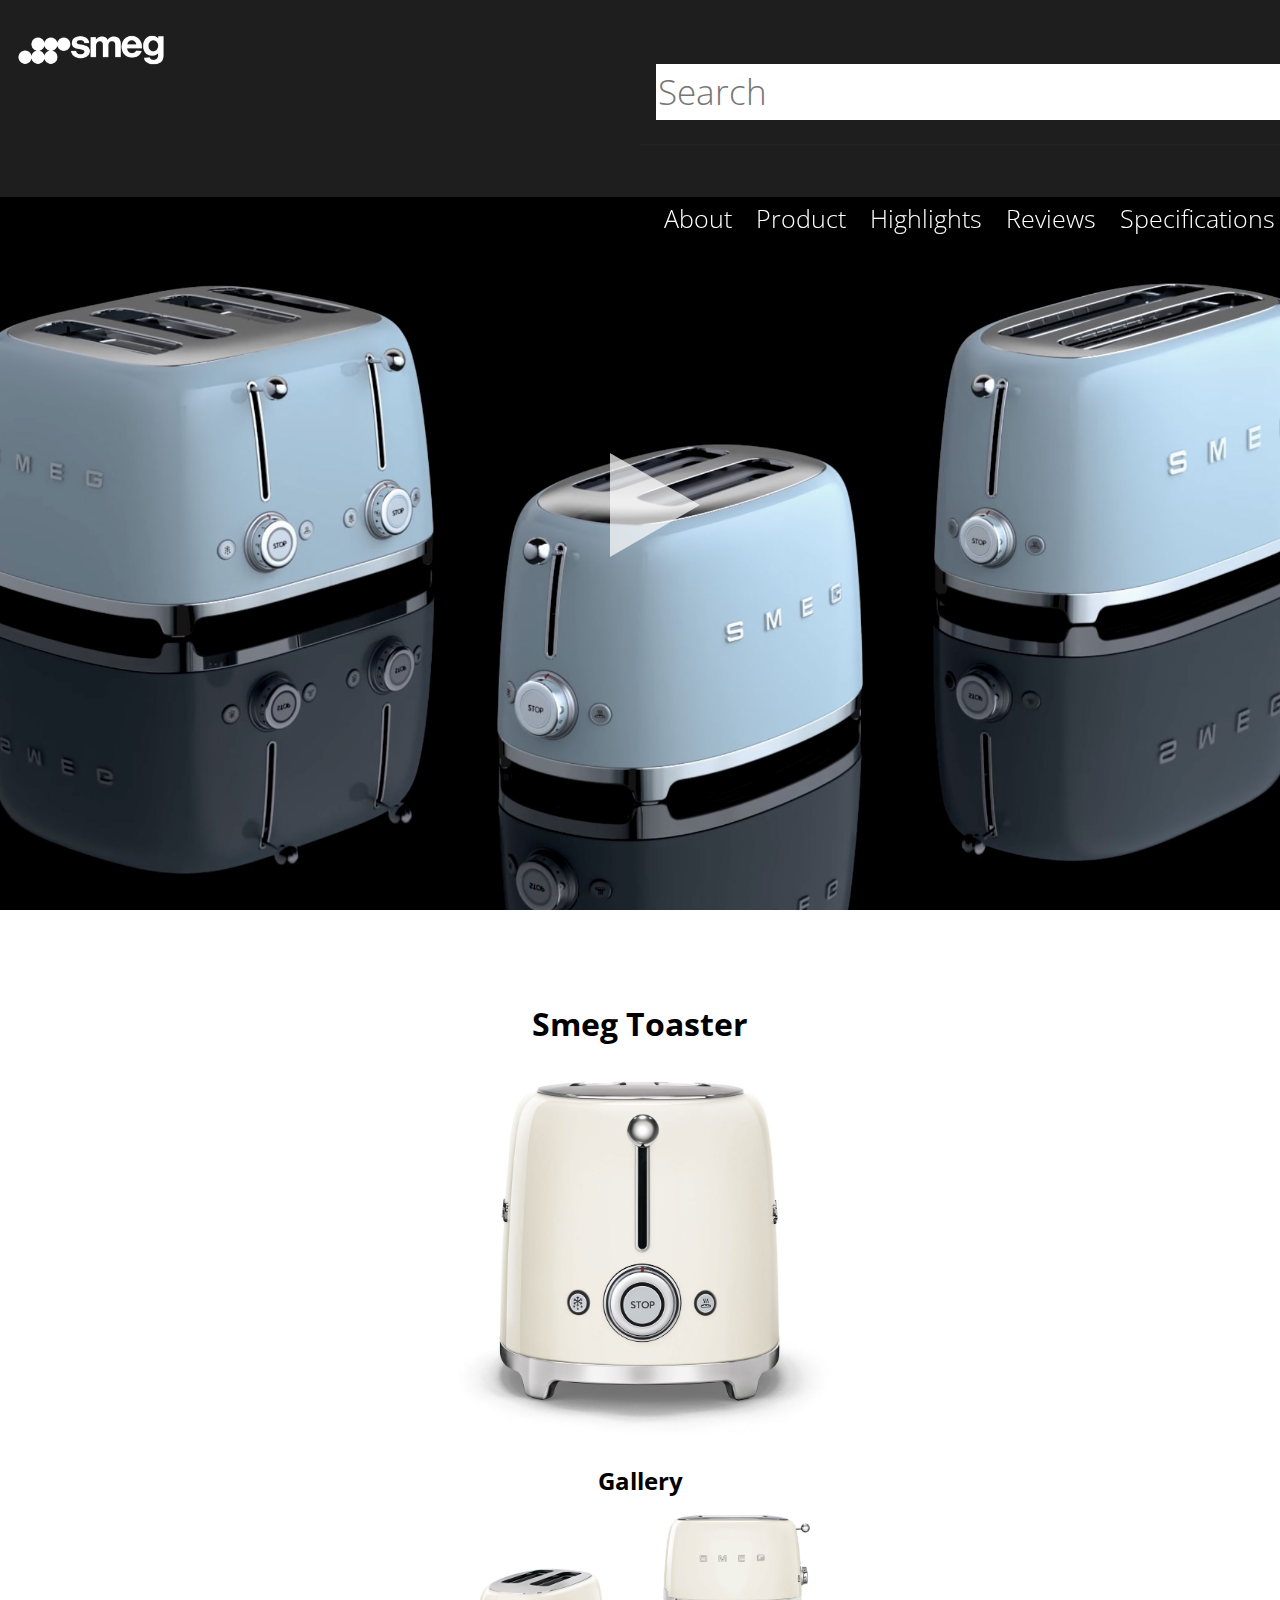
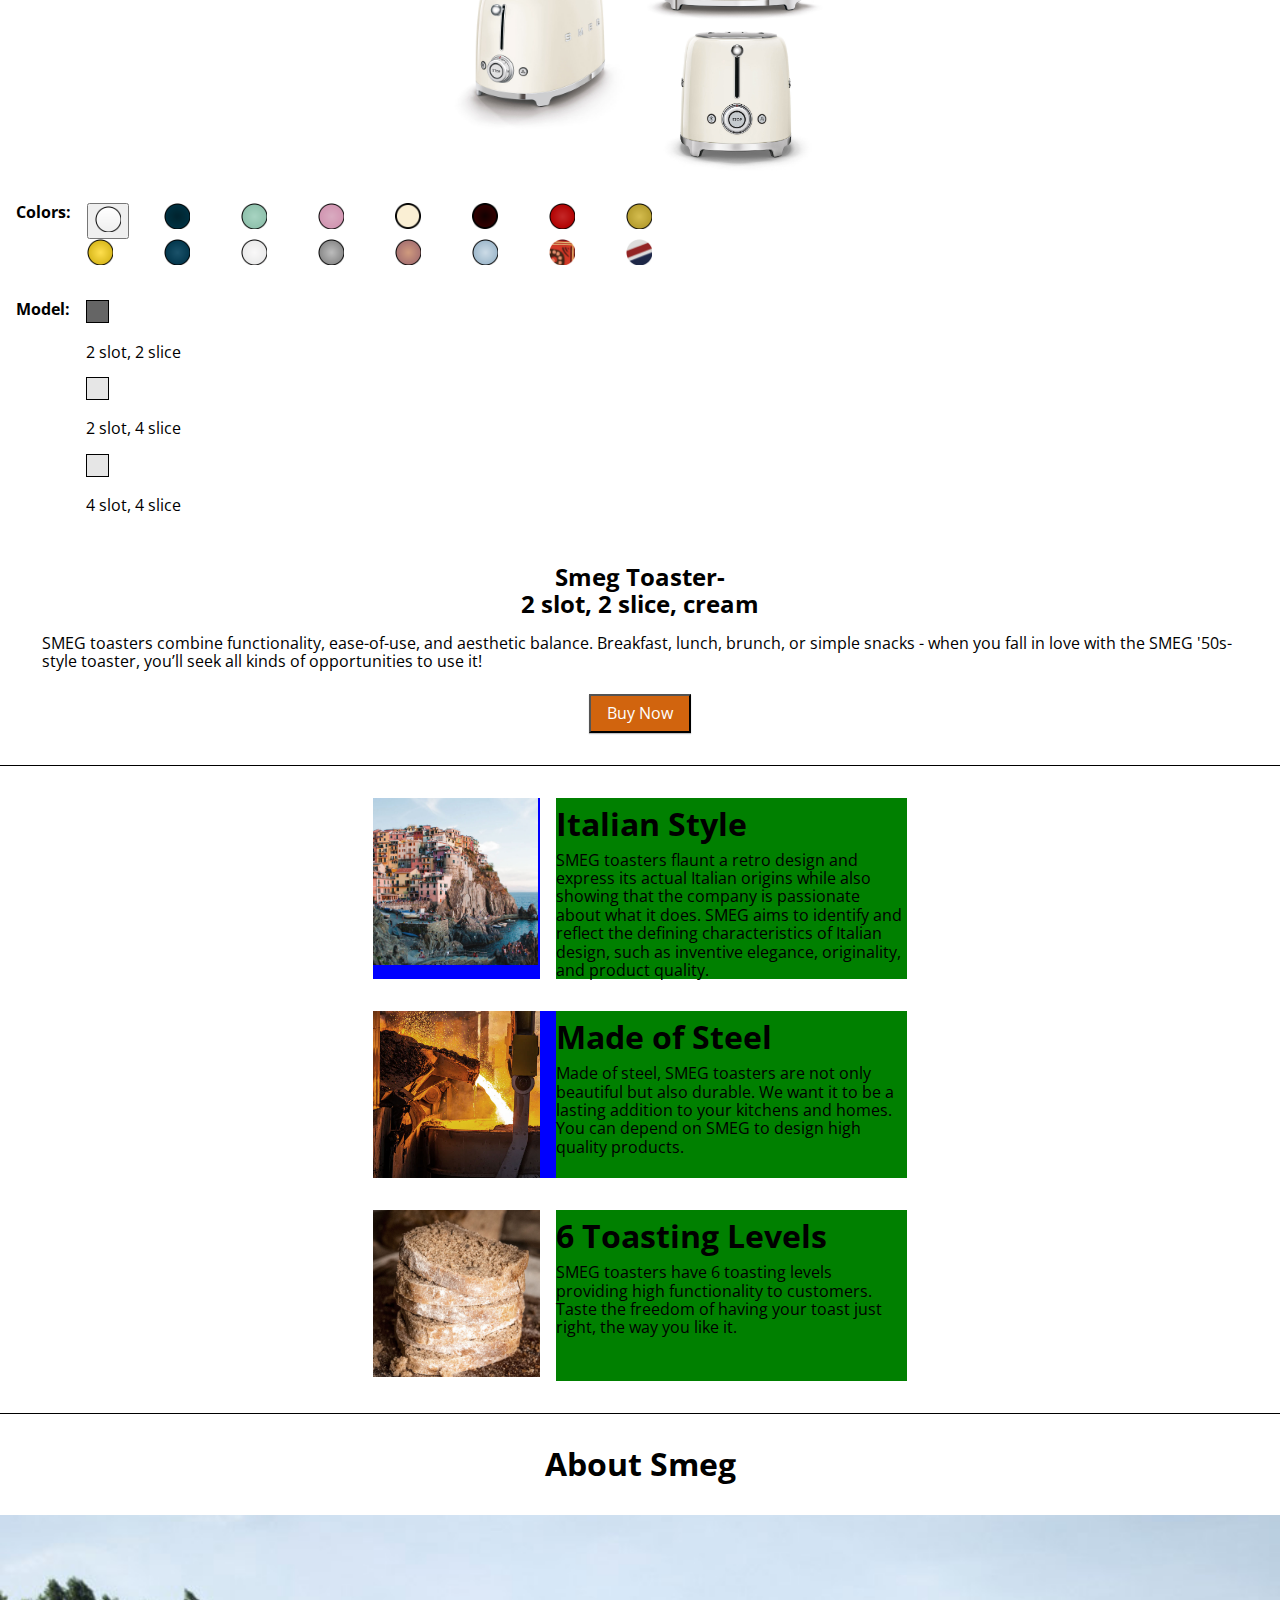
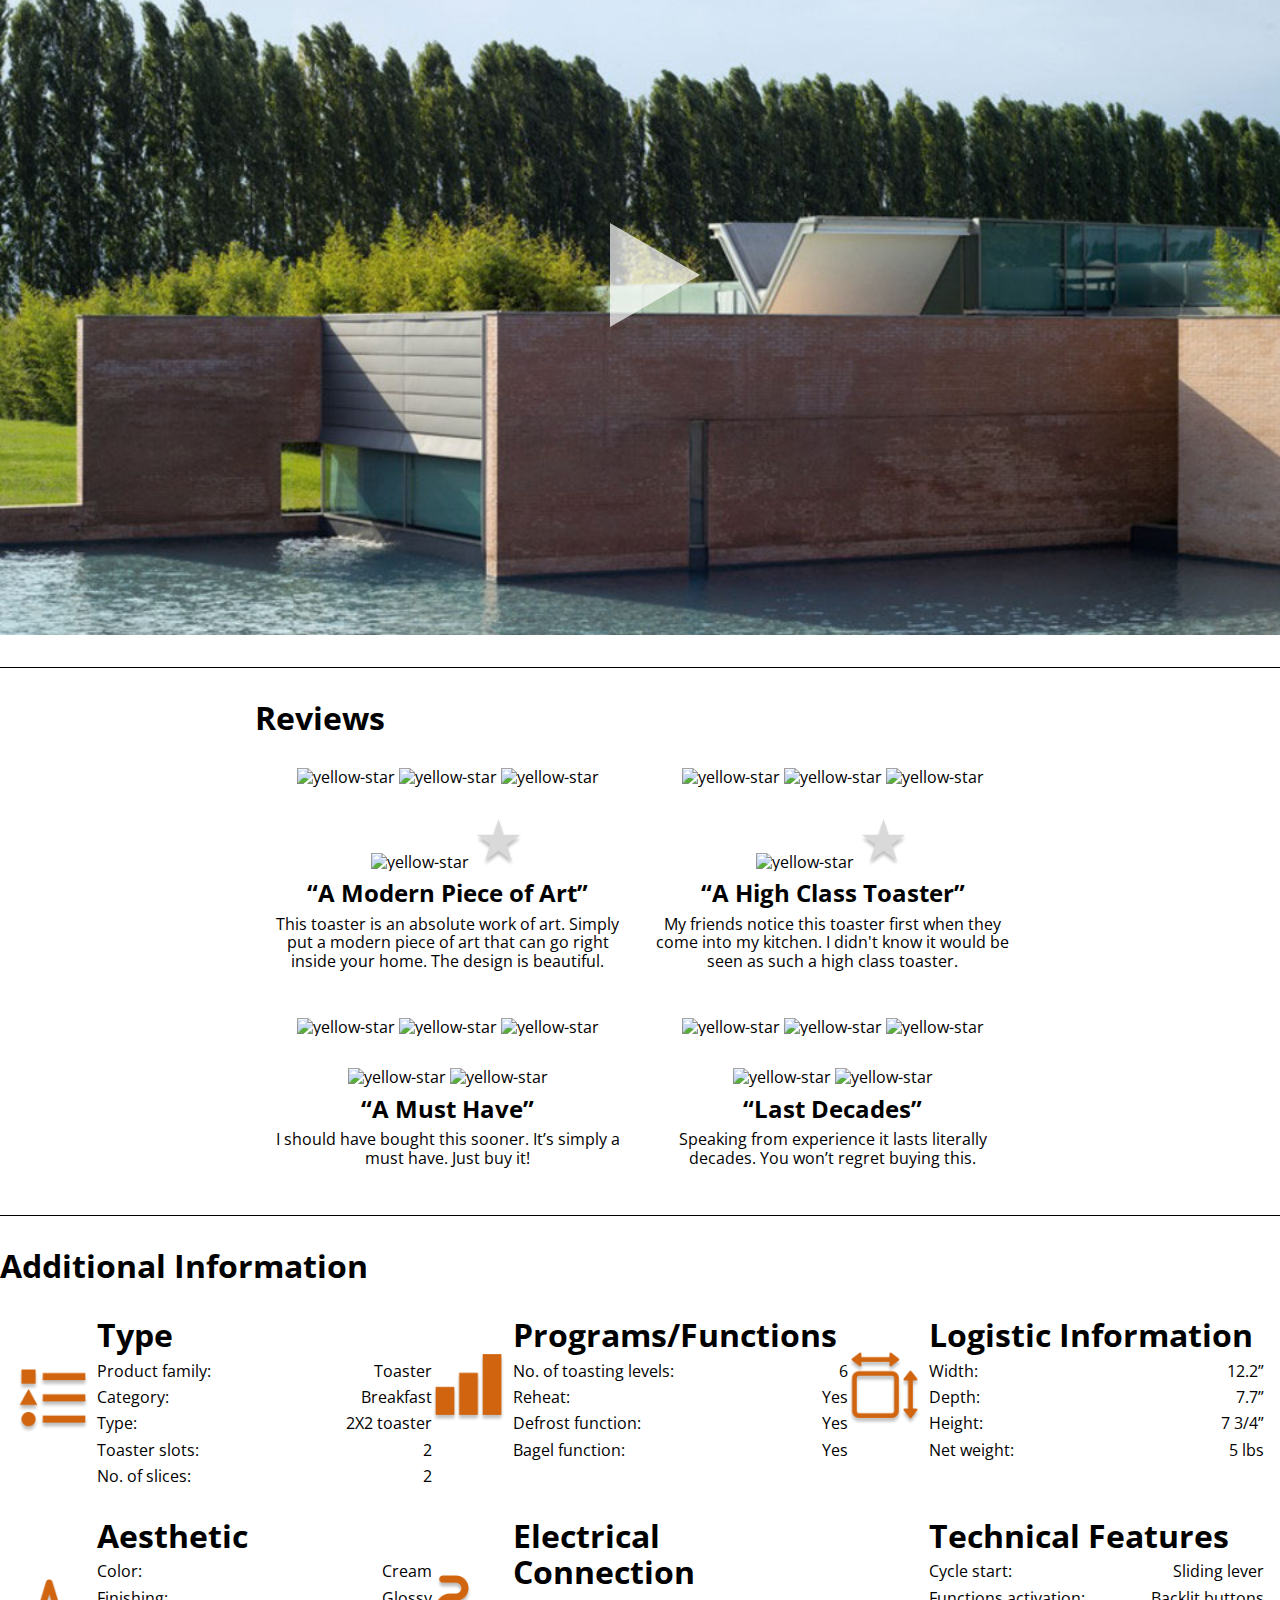
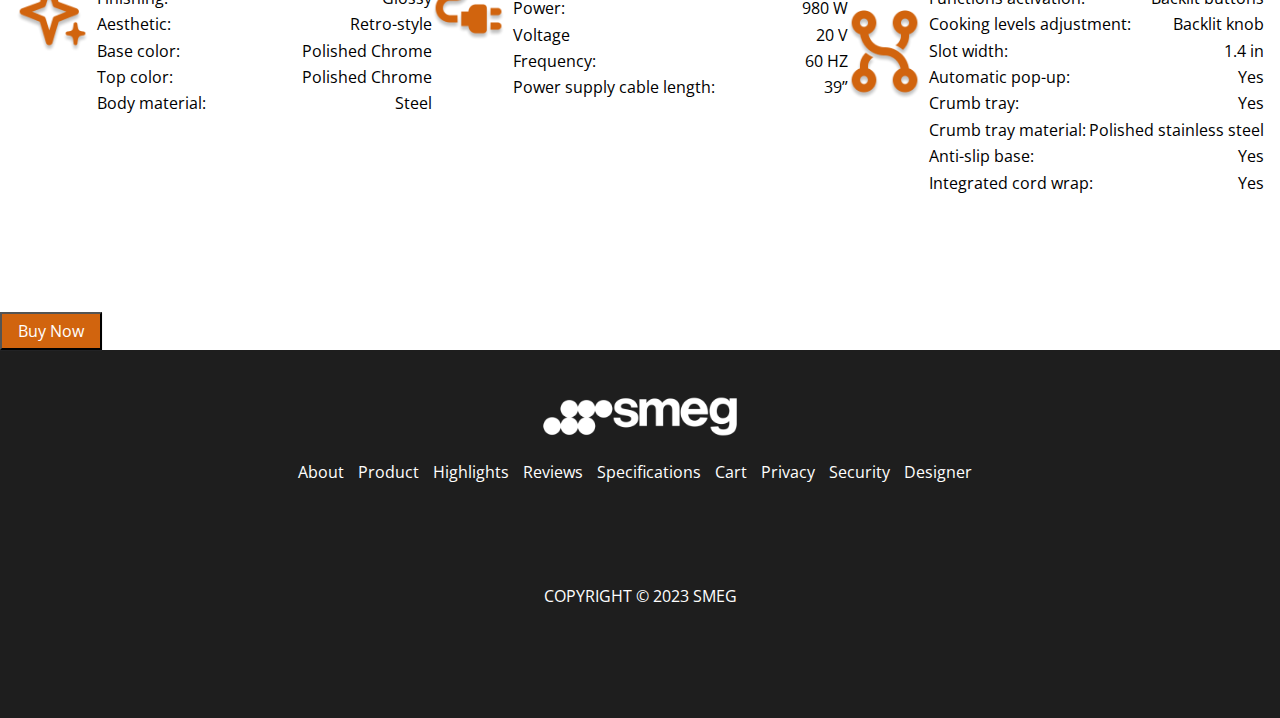
==== commit 46515f43: "s" ====
--- a/deploy/index.html
+++ b/deploy/index.html
@@ -244,10 +244,12 @@
                                     
                                         <section class="highlight1">
                                             <ul>
-                                    <li>
-                                        <img class="i1" src="img/example/6Smeg.jpg" alt="6smeg">
-                                    </li>
-                                    <div>
+                                      <div class="i1" >   
+                                    <li>
+                                        <img src="img/example/6Smeg.jpg" alt="6smeg">
+                                    </li>
+                                    </div>       
+                                    <div class="t1">
                                     <li>
                                         <h1>Italian Style</h1>
                                     </li>
@@ -264,7 +266,7 @@
                                     <li>
                                         <img id="smeg" class="i2" src="img/example/2Smeg.jpg" alt="6smeg">
                                     </li>
-                                    <div>
+                                    <div class="t2">
                                     <li>
                                         <h1>Made of Steel</h1>
                                     </li>
@@ -281,7 +283,7 @@
                                     <li>
                                         <img class="i3" src="img/example/8Smeg.jpg" alt="6smeg">
                                     </li>
-                                    <div>
+                                    <div class="t3">
                                     <li>
                                         <h1>6 Toasting Levels</h1>
                                     </li>
--- a/deploy/css/styles.css
+++ b/deploy/css/styles.css
@@ -891,17 +891,25 @@
 }
 @media (min-width: 1024px) {
   #highlights {
-    margin-left: 32px;
-    margin-right: 32px;
+    margin-left: 373px;
+    margin-right: 373px;
   }
   #highlights .highlight1 ul {
     margin-top: 32px;
     display: grid;
-    grid-template-columns: repeat(2, 1fr);
+    grid-template-columns: 167px auto;
     grid-template-areas: "i1 t1";
   }
   #highlights .highlight1 ul .i1 {
     grid-area: i1;
+    background-color: blue;
+    margin-right: 0px;
+    padding-right: 0px;
+  }
+  #highlights .highlight1 ul .t1 {
+    grid-area: t1;
+    background-color: green;
+    margin-left: 16px;
   }
   #highlights .highlight1 ul h1 {
     margin-top: 8px;
@@ -914,10 +922,22 @@
     margin-top: 32px;
     background-color: blue;
     display: grid;
-    grid-template-columns: repeat(2, 1fr);
     align-items: left;
     justify-content: left;
     text-align: left;
+    grid-template-columns: 167px auto;
+    grid-template-areas: "i2 t2";
+  }
+  #highlights .highlight2 ul .i2 {
+    grid-area: i2;
+    background-color: blue;
+    margin-right: 0px;
+    padding-right: 0px;
+  }
+  #highlights .highlight2 ul .t2 {
+    grid-area: t2;
+    background-color: green;
+    margin-left: 16px;
   }
   #highlights .highlight2 ul img {
     display: grid;
@@ -941,7 +961,19 @@
   #highlights .highlight3 ul {
     margin-top: 32px;
     display: grid;
-    grid-template-columns: repeat(2, 1fr);
+    grid-template-columns: 167px auto;
+    grid-template-areas: "i3 t3";
+  }
+  #highlights .highlight3 ul .i3 {
+    grid-area: i3;
+    background-color: blue;
+    margin-right: 0px;
+    padding-right: 0px;
+  }
+  #highlights .highlight3 ul .t3 {
+    grid-area: t3;
+    background-color: green;
+    margin-left: 16px;
   }
   #highlights .highlight3 ul h1 {
     margin-top: 8px;
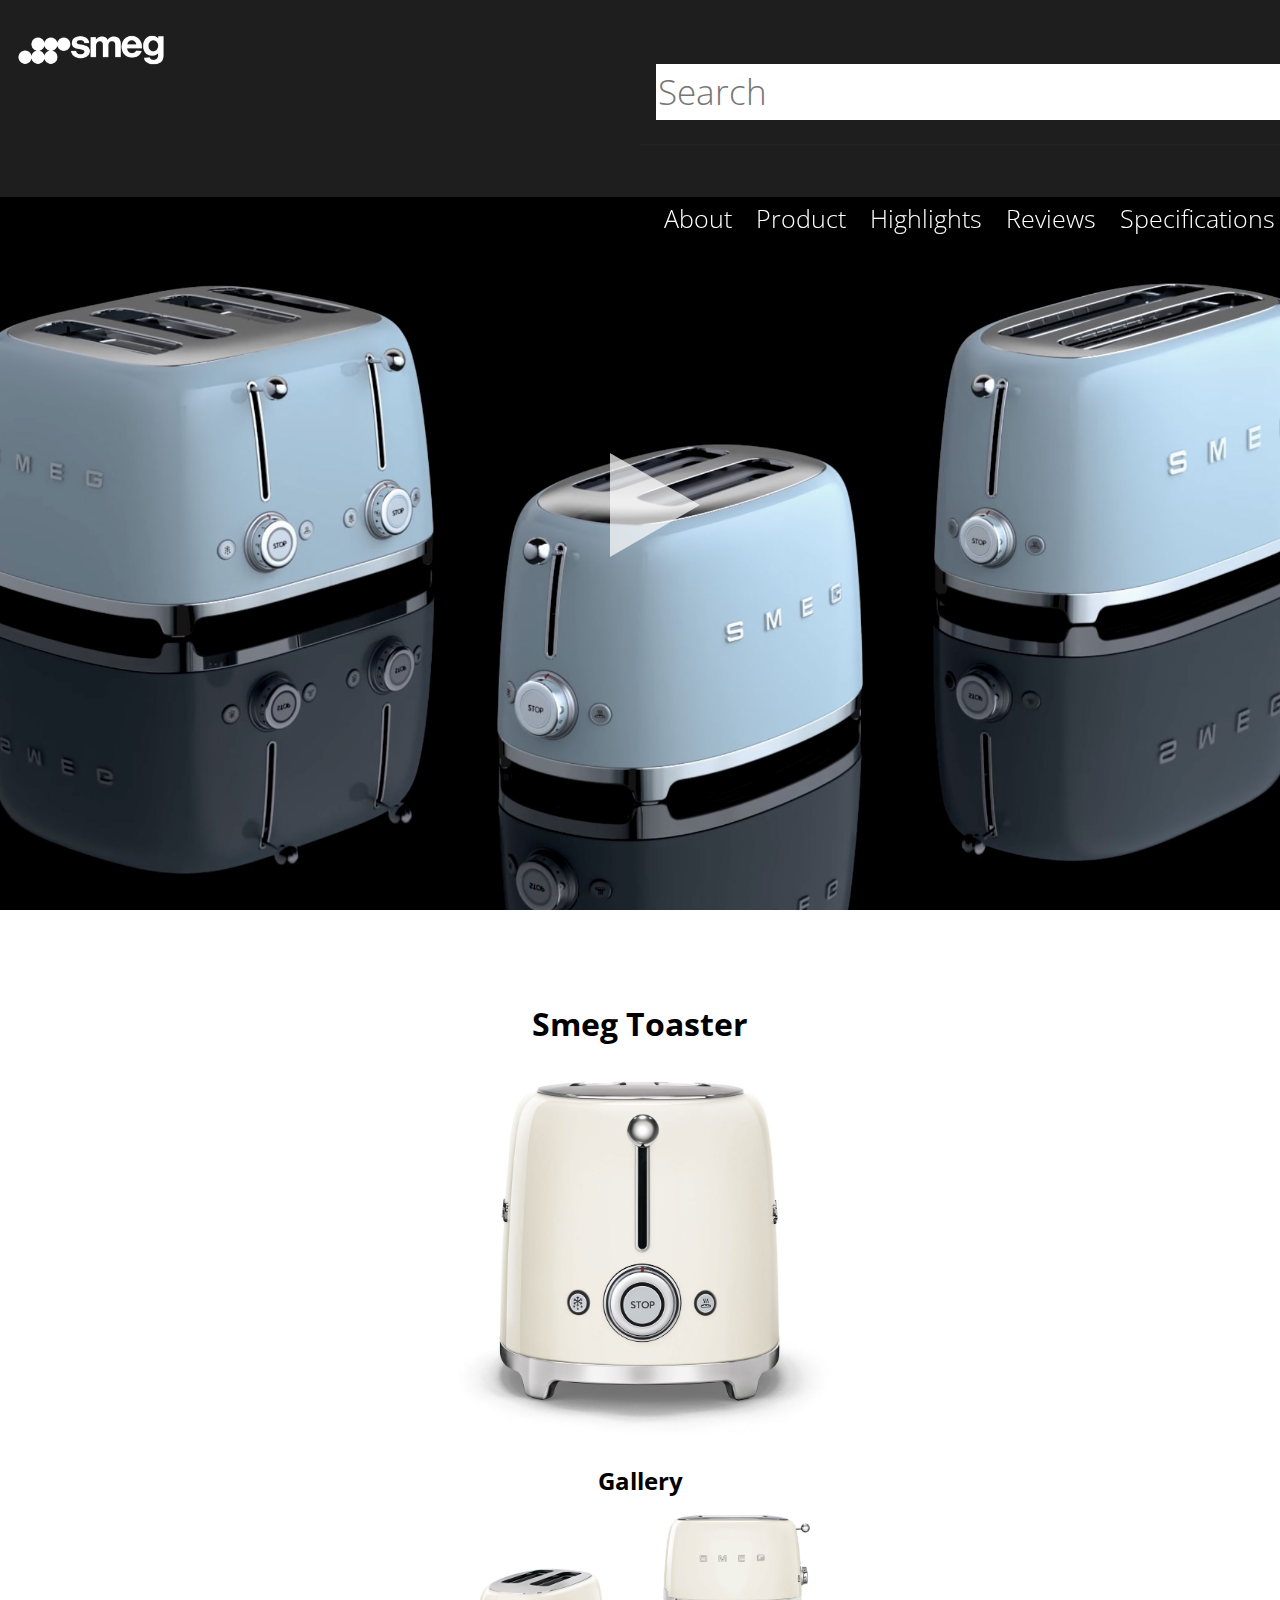
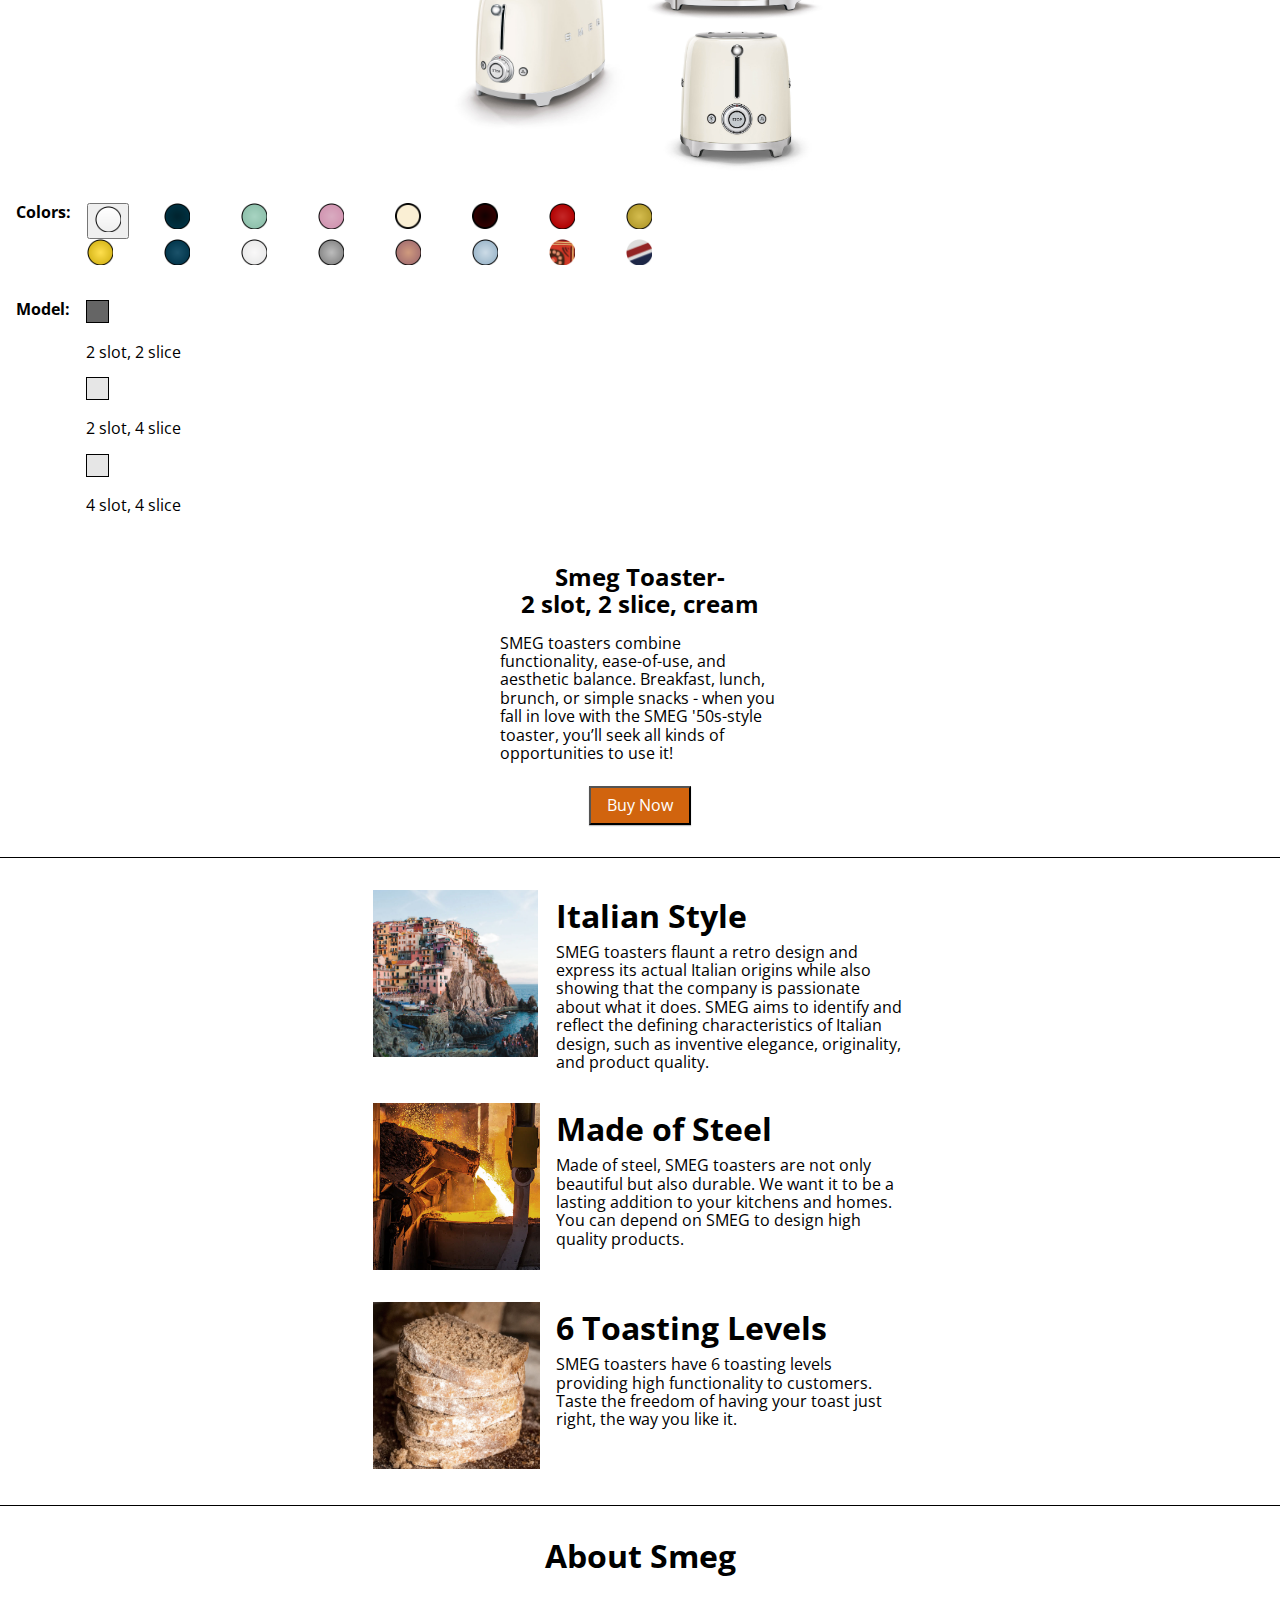
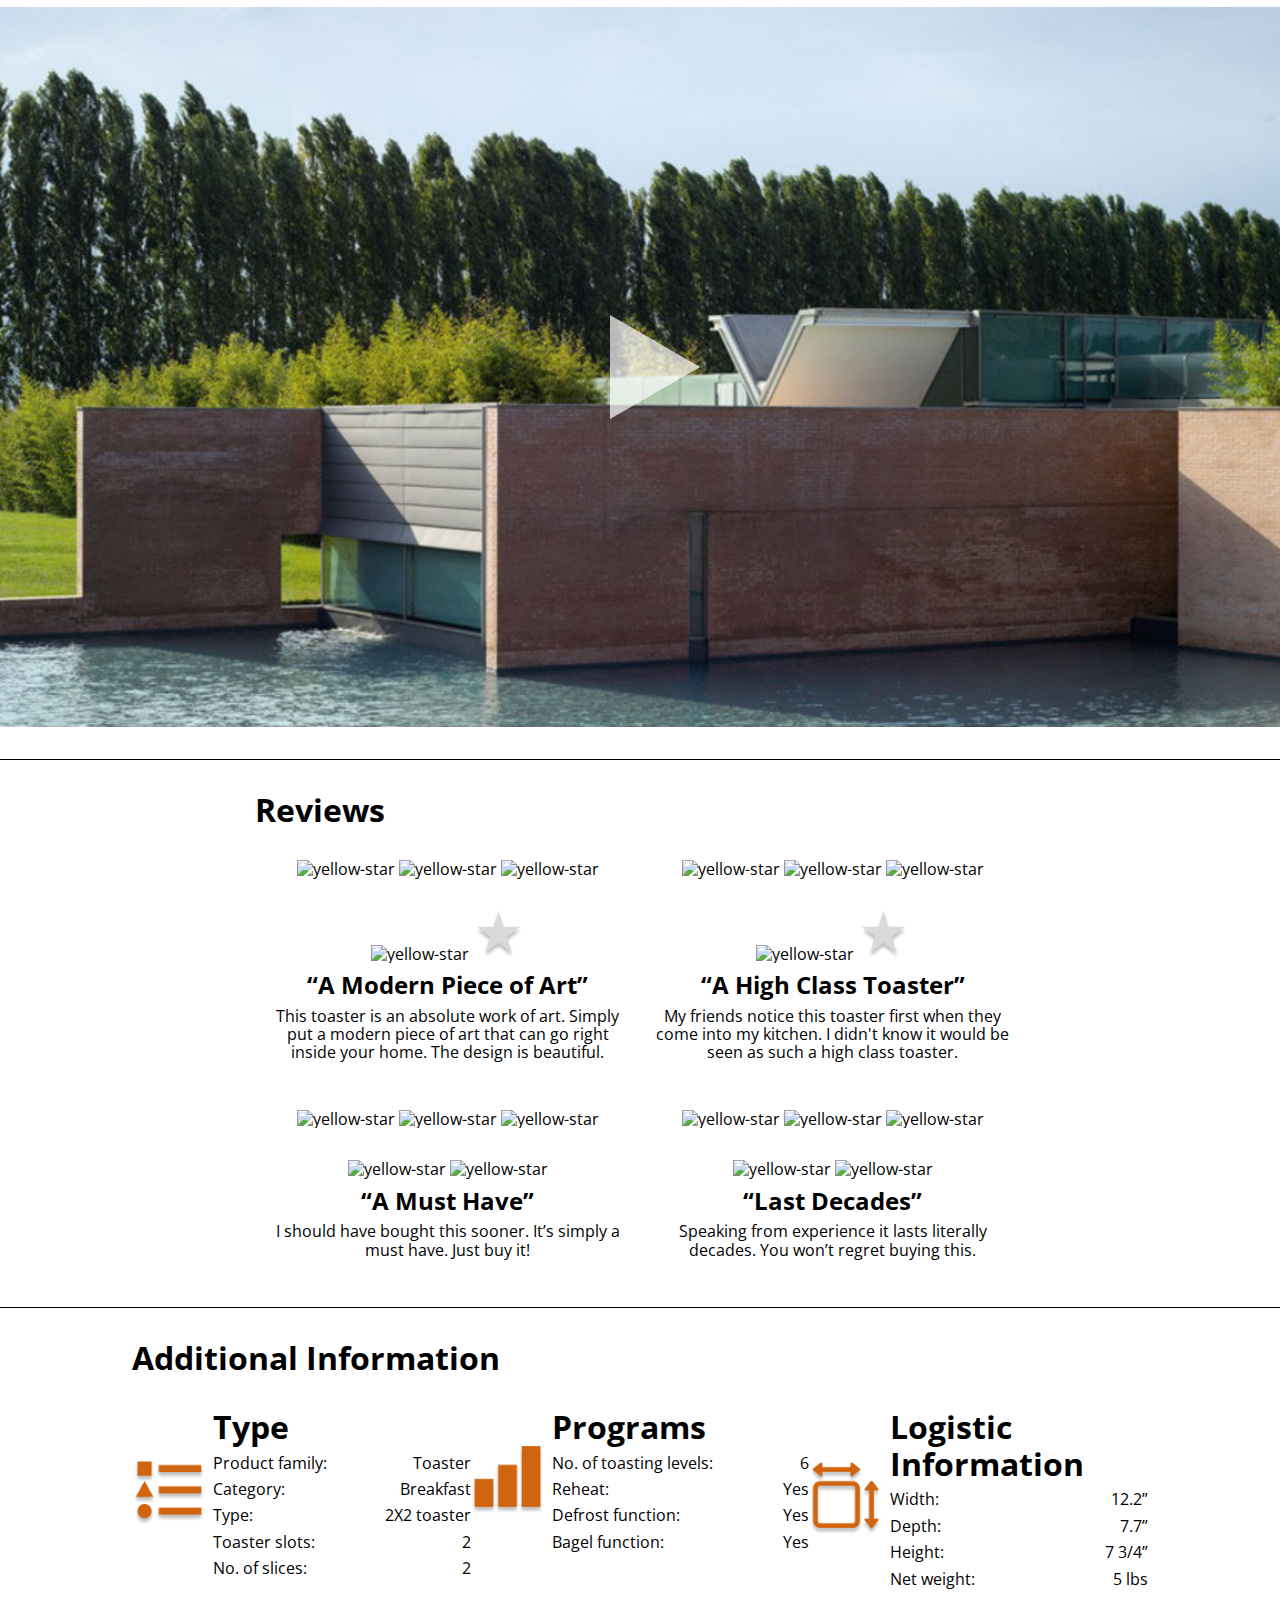
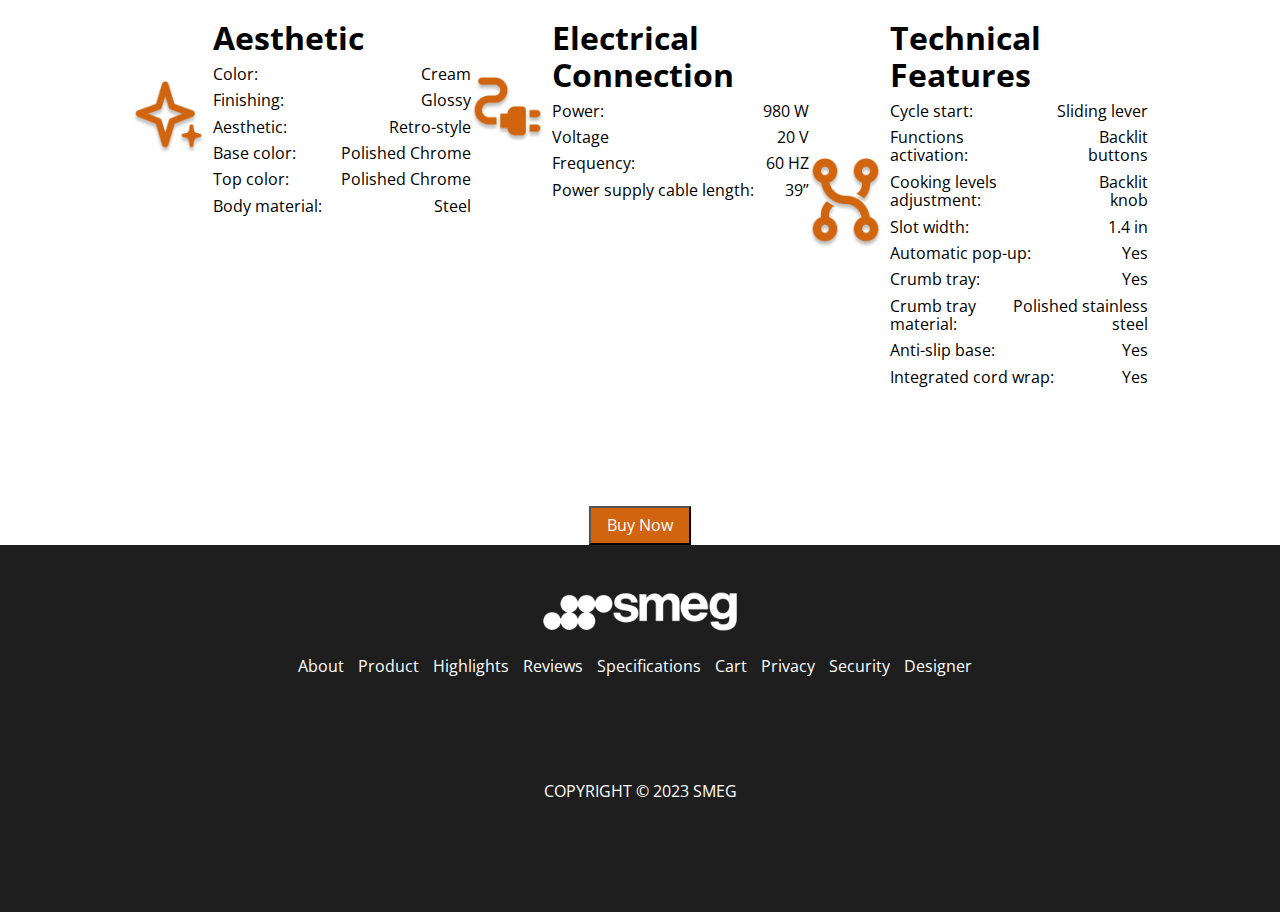
==== commit 6059b10b: "s" ====
--- a/deploy/index.html
+++ b/deploy/index.html
@@ -411,7 +411,7 @@
              <li class="feature-card">
                  <img src="img/example/icon2.png" alt="icon-2">
                  <aside>
-                     <h1>Programs/Functions</h1>
+                     <h1>Programs</h1>
                      <ul>
                          <li>
                              <p class="text">No. of toasting levels:</p>
--- a/deploy/css/styles.css
+++ b/deploy/css/styles.css
@@ -869,6 +869,12 @@
   margin-left: 42px;
   margin-bottom: 0px;
 }
+@media (min-width: 1024px) {
+  #description p {
+    margin-right: 500px;
+    margin-left: 500px;
+  }
+}
 #description .container {
   display: flex;
   justify-content: center;
@@ -902,13 +908,11 @@
   }
   #highlights .highlight1 ul .i1 {
     grid-area: i1;
-    background-color: blue;
     margin-right: 0px;
     padding-right: 0px;
   }
   #highlights .highlight1 ul .t1 {
     grid-area: t1;
-    background-color: green;
     margin-left: 16px;
   }
   #highlights .highlight1 ul h1 {
@@ -920,7 +924,6 @@
   }
   #highlights .highlight2 ul {
     margin-top: 32px;
-    background-color: blue;
     display: grid;
     align-items: left;
     justify-content: left;
@@ -930,13 +933,11 @@
   }
   #highlights .highlight2 ul .i2 {
     grid-area: i2;
-    background-color: blue;
     margin-right: 0px;
     padding-right: 0px;
   }
   #highlights .highlight2 ul .t2 {
     grid-area: t2;
-    background-color: green;
     margin-left: 16px;
   }
   #highlights .highlight2 ul img {
@@ -966,13 +967,11 @@
   }
   #highlights .highlight3 ul .i3 {
     grid-area: i3;
-    background-color: blue;
     margin-right: 0px;
     padding-right: 0px;
   }
   #highlights .highlight3 ul .t3 {
     grid-area: t3;
-    background-color: green;
     margin-left: 16px;
   }
   #highlights .highlight3 ul h1 {
@@ -1221,8 +1220,12 @@
   }
 }
 
+.section-title {
+  text-align: center;
+}
 @media (min-width: 1024px) {
   .section-title {
+    text-align: left;
     margin-left: 255px;
   }
 }
@@ -1275,12 +1278,26 @@
   margin-top: 32px;
 }
 
+.title {
+  text-align: center;
+}
+@media (min-width: 1024px) {
+  .title {
+    margin-left: 132px;
+    text-align: left;
+  }
+}
+
 #features {
   margin-right: 16px;
   margin-left: 16px;
   margin-bottom: 96px;
 }
 @media (min-width: 1024px) {
+  #features {
+    margin-right: 132px;
+    margin-left: 132px;
+  }
   #features ul {
     display: grid;
     grid-template-columns: repeat(3, 1fr);
@@ -1377,13 +1394,16 @@
 }
 #features > div ul .feature-card aside ul .text-left {
   margin-left: auto;
-}
-#features .button-container {
+  text-align: right;
+}
+
+.button-container {
   display: flex;
   align-items: center;
   justify-content: center;
 }
-#features .orange-button {
+
+.orange-button {
   display: flex;
   align-items: center;
 }
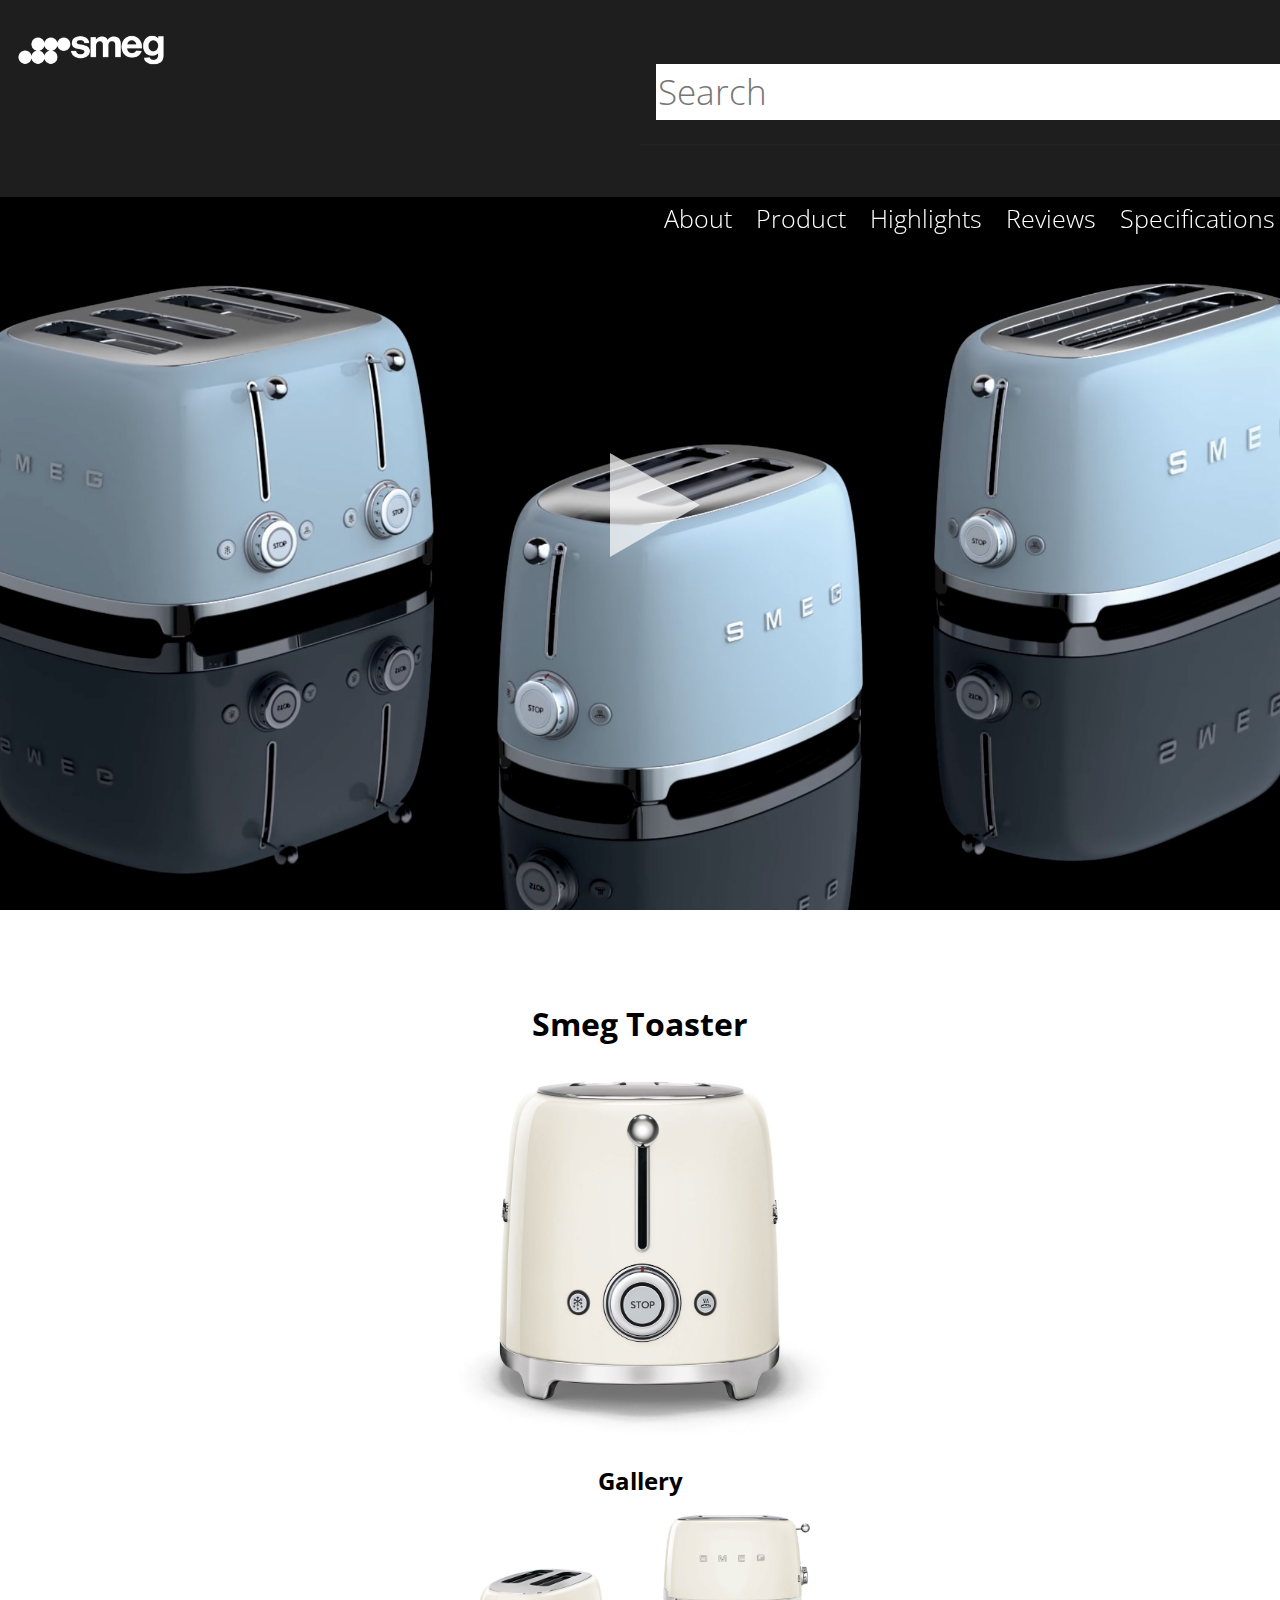
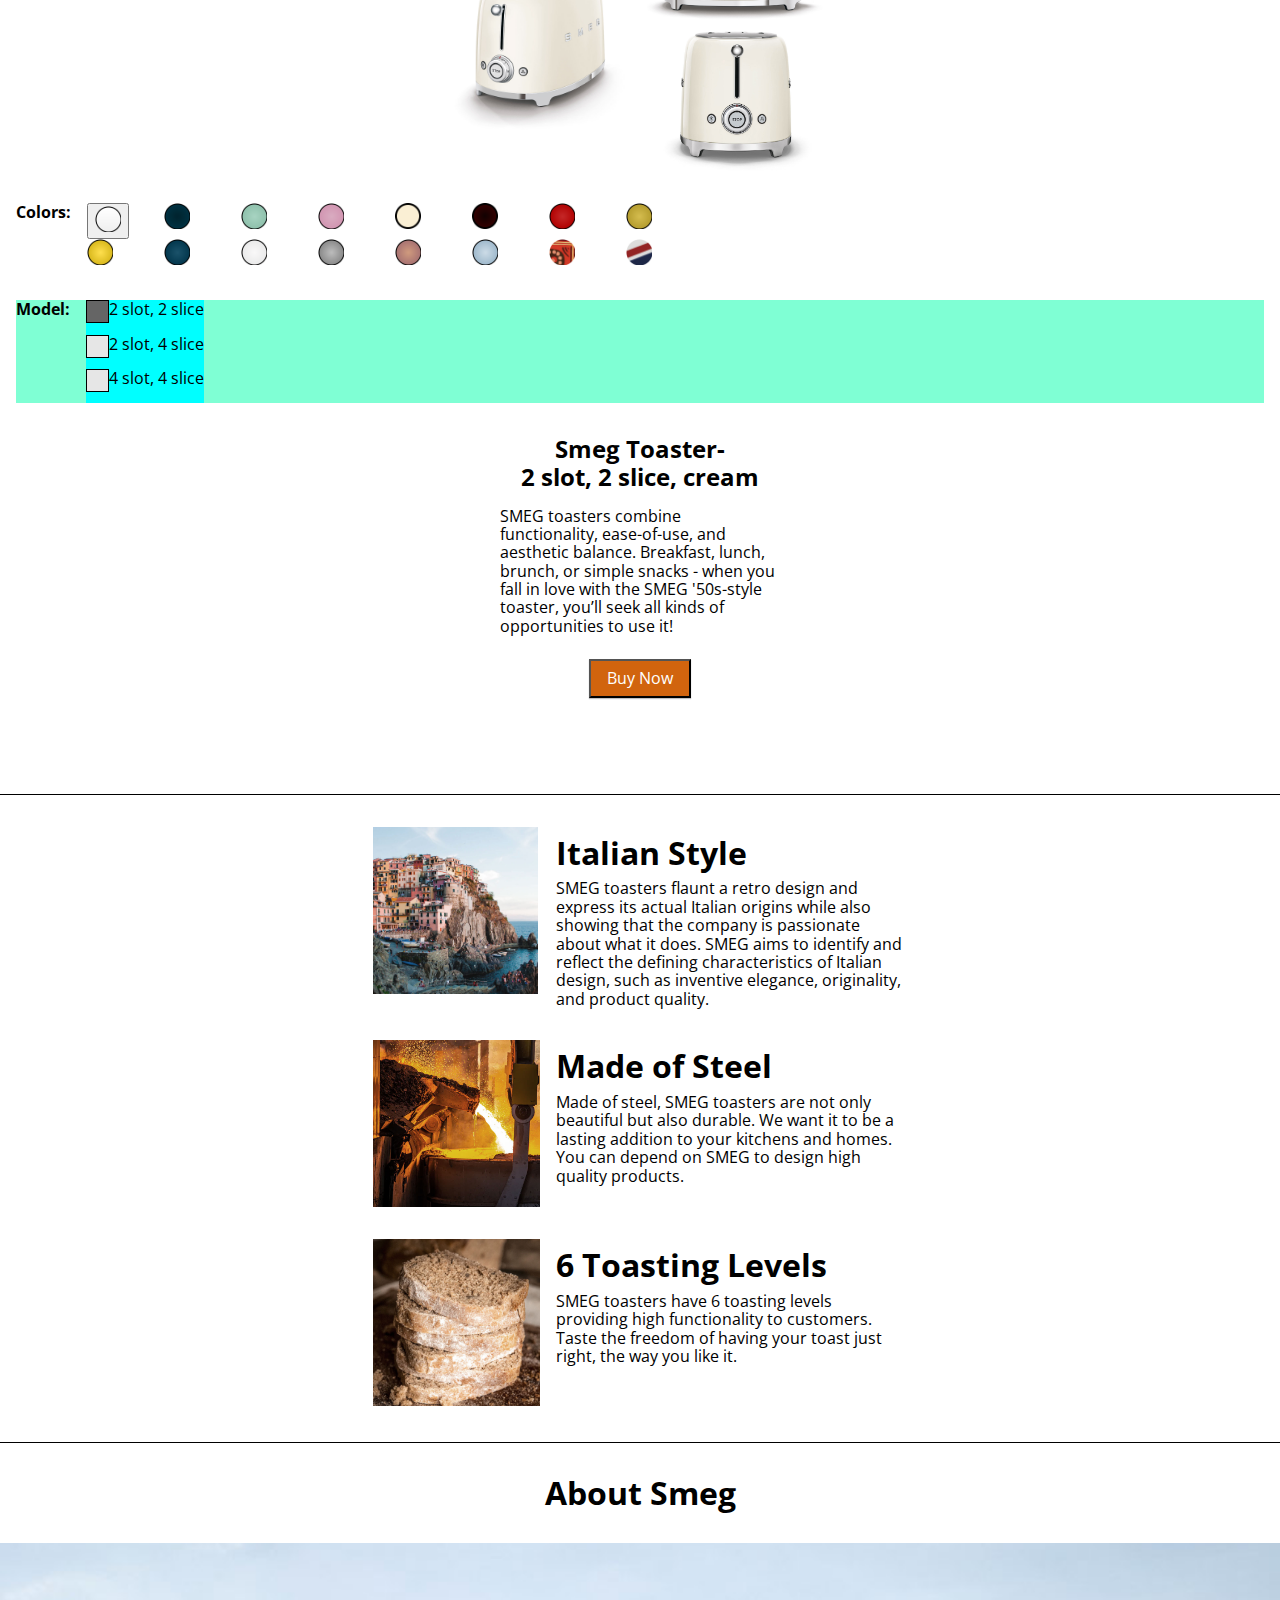
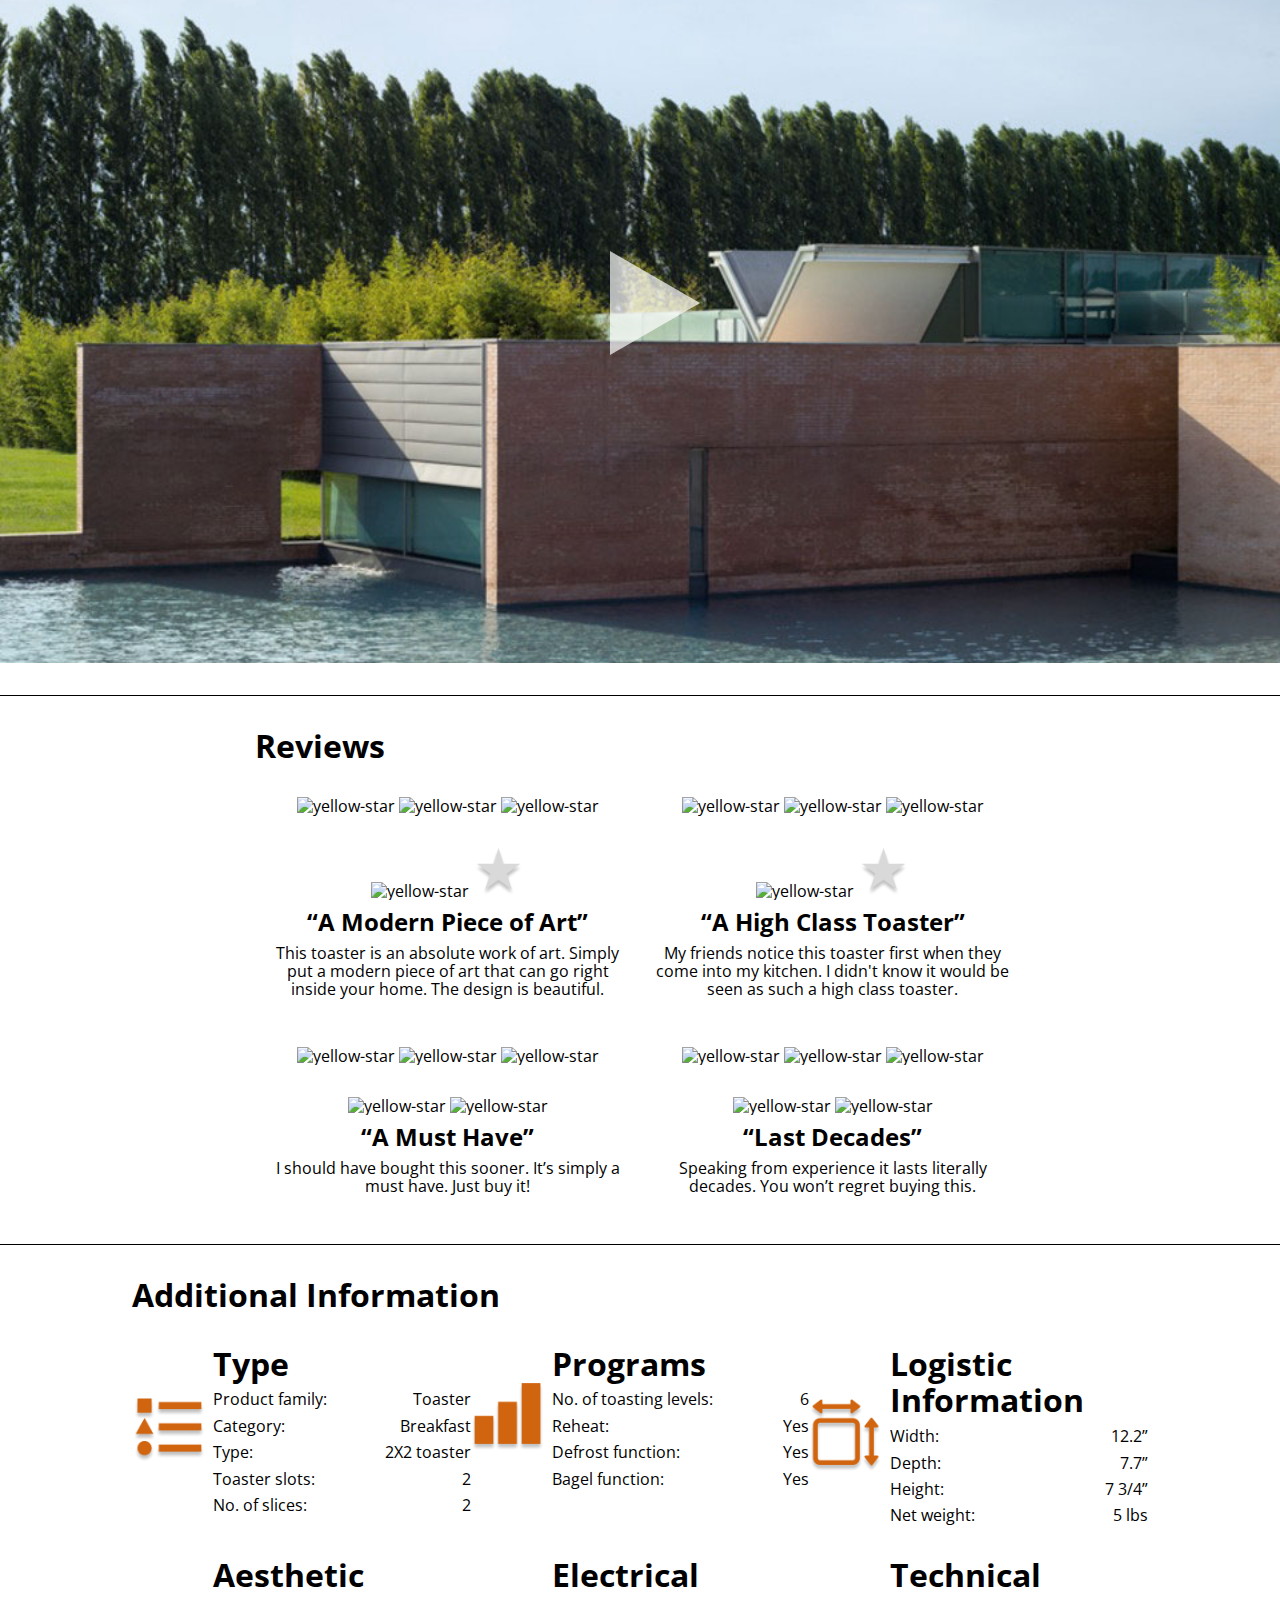
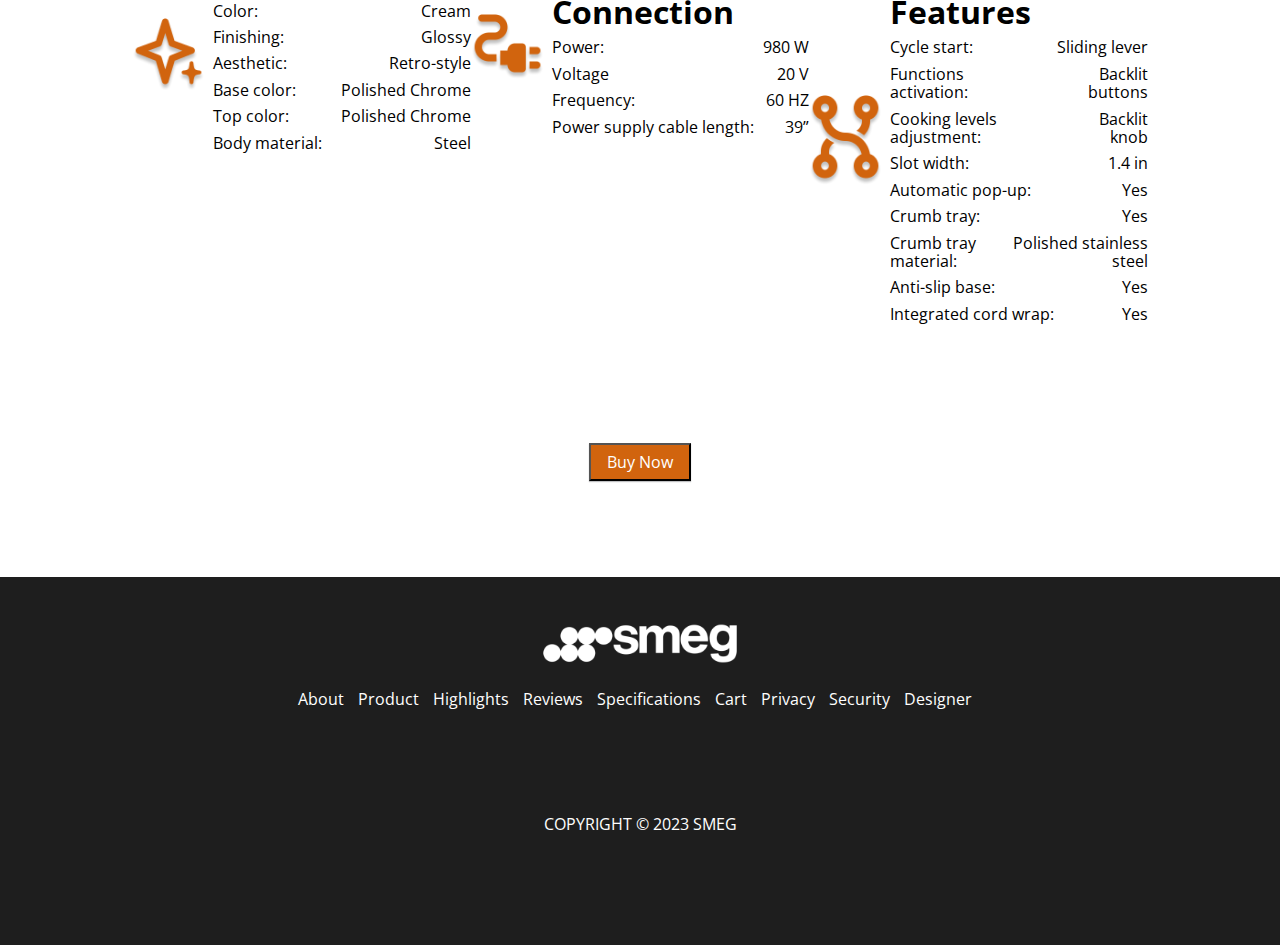
==== commit c453ba9f: "s" ====
--- a/deploy/index.html
+++ b/deploy/index.html
@@ -179,7 +179,7 @@
                                                        
                                                        <aside>
                                            
-                                                           <ul>
+                                                           <!-- <ul>
                                                                <li class="s1">
                                                                    <ul>
                                                                    <li class="s1a">
@@ -220,6 +220,45 @@
                                                                        </li>
                                                                    </ul>
                                                                </li>
+                                                           </ul> -->
+                                           
+                                                           <ul>
+                                                               <li>
+                                                                   <div class="m1">
+                                                                       <div class="m1a">
+                                                                            <img src="img/example/Rectangle 1.png" alt="checkbox1">
+                                                                       </div>
+                                                                       <div class="m1b">
+                                                                           <p class="text-left">2 slot, 2 slice</p>
+                                                                       </div>
+                                                                   </div>
+                                           
+                                                               </li>
+                                           
+                                           
+                                           
+                                                               <li>
+                                                                       <div class="m2">
+                                                                       <div class="m2a">
+                                                                           <img src="img/example/Rectangle2.png" alt="checkbox2">
+                                                                       </div>
+                                                                       <div class="m2b">
+                                                                           <p class="text-left">2 slot, 4 slice</p>
+                                                                       </div>
+                                                                   </div>
+                                           
+                                                               </li>
+                                           
+                                           
+                                                               <li>
+                                                                   <div class="m3">
+                                                                       <div class="m3a">
+                                                                           <img src="img/example/Rectangle2.png" alt="checkbox2">
+                                                                       </div>
+                                                                       <div class="m3b">
+                                                                           <p class="text-left">4 slot, 4 slice</p>
+                                           </div>
+                                           </div>
                                                            </ul>
                                                        </aside>
                                                    </li>
--- a/deploy/css/styles.css
+++ b/deploy/css/styles.css
@@ -879,13 +879,13 @@
   display: flex;
   justify-content: center;
   align-items: center;
-  margin-bottom: 32px;
 }
 #description .divide-line {
   height: 1px;
   background-color: black;
   width: 100%;
   margin-bottom: 32px;
+  margin-top: 0;
 }
 
 #highlights {
@@ -1406,6 +1406,7 @@
 .orange-button {
   display: flex;
   align-items: center;
+  margin-bottom: 96px;
 }
 
 #color {
@@ -1511,38 +1512,54 @@
 #model img {
   width: 23px;
 }
+#model h4 {
+  margin-right: 16px;
+}
 #model ul {
   width: 100%;
   box-sizing: border-box;
-}
-#model ul h4 {
-  margin-right: 16px;
+  background-color: aquamarine;
 }
 #model ul .square {
   display: flex;
   margin-top: 32px;
 }
-#model ul .square aside {
-  width: 100%;
-  box-sizing: border-box;
-}
-#model ul .square aside ul {
-  display: grid;
-  grid-template-columns: repeat(1, 1fr);
-  grid-template-areas: "s1" "s2" "s3";
-}
-#model ul .square aside ul li {
-  display: flex;
-}
-#model ul .square aside ul li .s1 {
-  grid-area: s1;
-}
-#model ul .square aside ul li .s2 {
-  grid-area: s2;
-}
-#model ul .square aside ul li .s3 {
-  grid-area: s3;
-}
-#model ul .square aside ul li li {
-  display: inline-block;
-}
+#model ul .square aside ul li p {
+  margin-top: 0;
+}
+#model ul .square aside ul li .m1 {
+  display: grid;
+  background-color: aqua;
+  grid-template-columns: 23px auto;
+  grid-template-areas: "m1a m1b";
+}
+#model ul .square aside ul li .m1 .m1a {
+  grid-area: m1a;
+}
+#model ul .square aside ul li .m1 .m1b {
+  grid-area: m1b;
+}
+#model ul .square aside ul li .m2 {
+  display: grid;
+  background-color: aqua;
+  grid-template-columns: 23px auto;
+  grid-template-areas: "m1a m1b";
+}
+#model ul .square aside ul li .m2 .m2a {
+  grid-area: m1a;
+}
+#model ul .square aside ul li .m2 .m2b {
+  grid-area: m1b;
+}
+#model ul .square aside ul li .m3 {
+  display: grid;
+  background-color: aqua;
+  grid-template-columns: 23px auto;
+  grid-template-areas: "m1a m1b";
+}
+#model ul .square aside ul li .m3 .m3a {
+  grid-area: m1a;
+}
+#model ul .square aside ul li .m3 .m3b {
+  grid-area: m1b;
+}
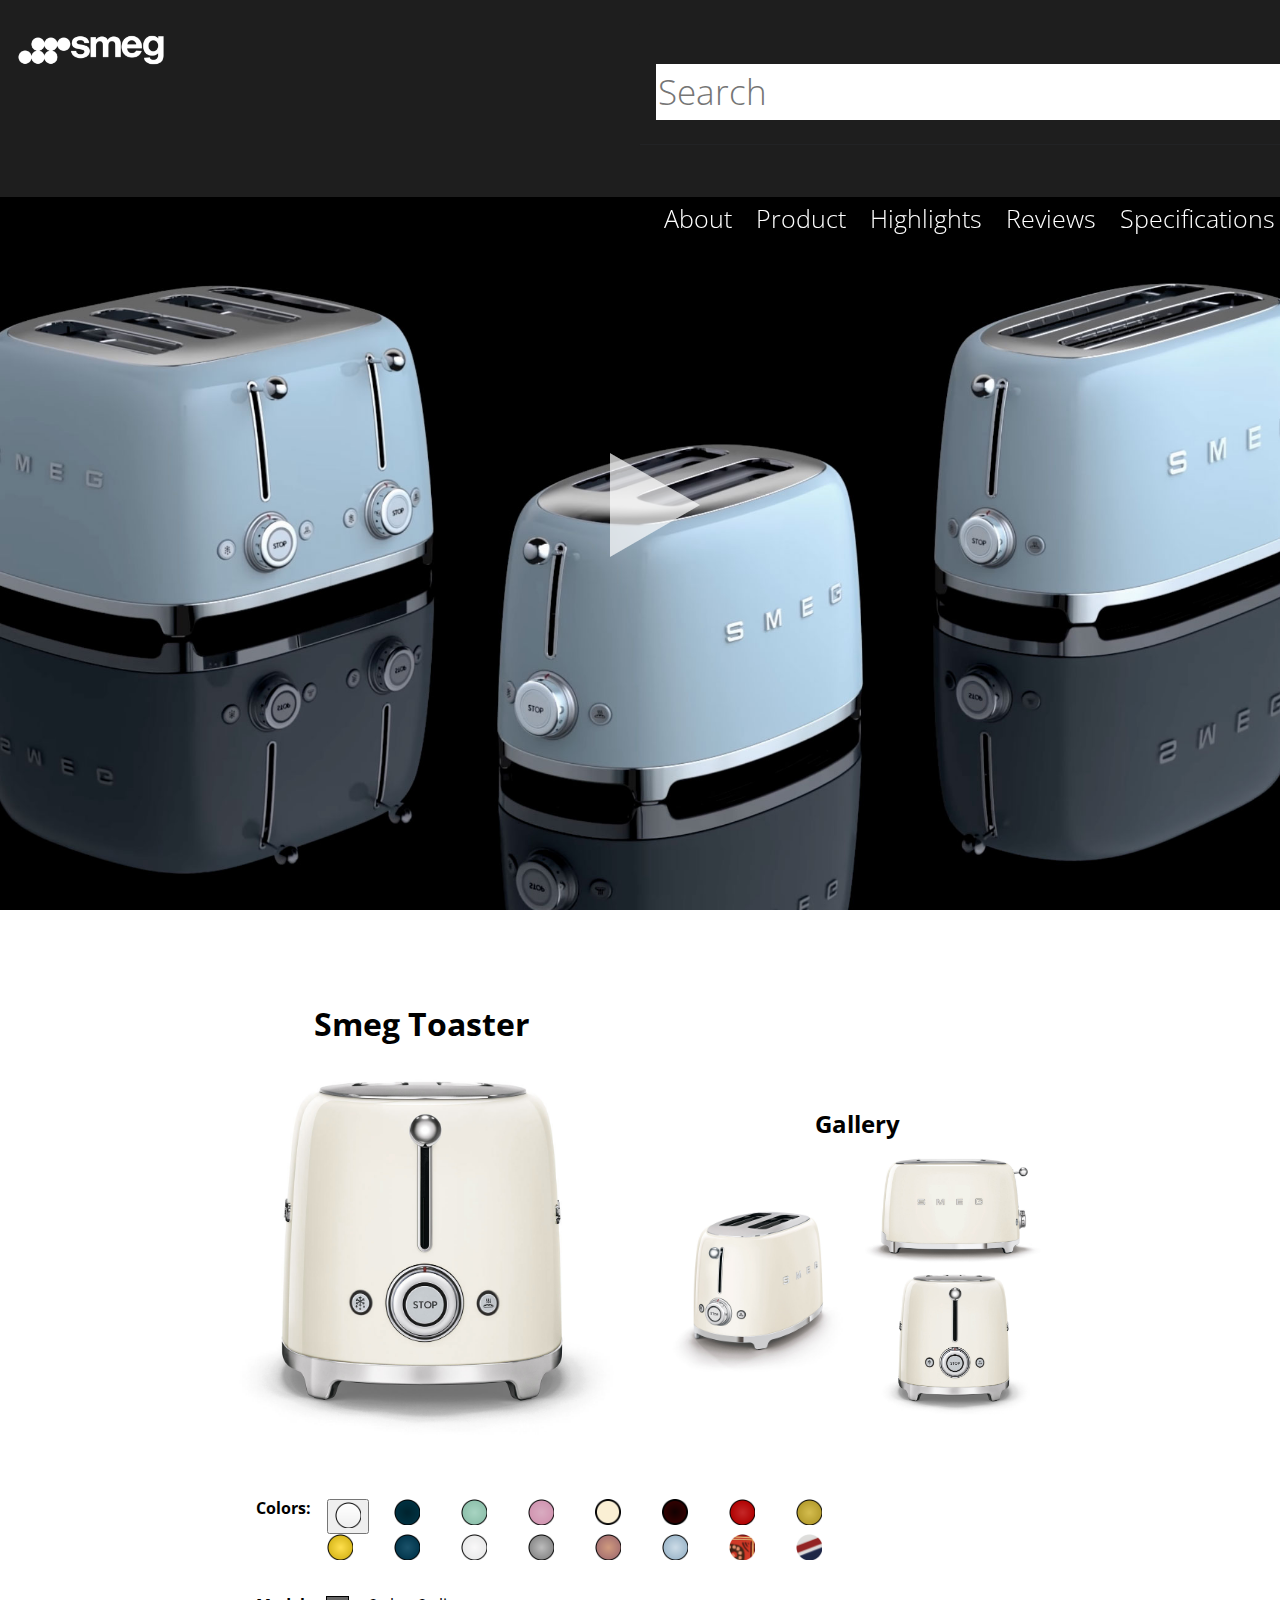
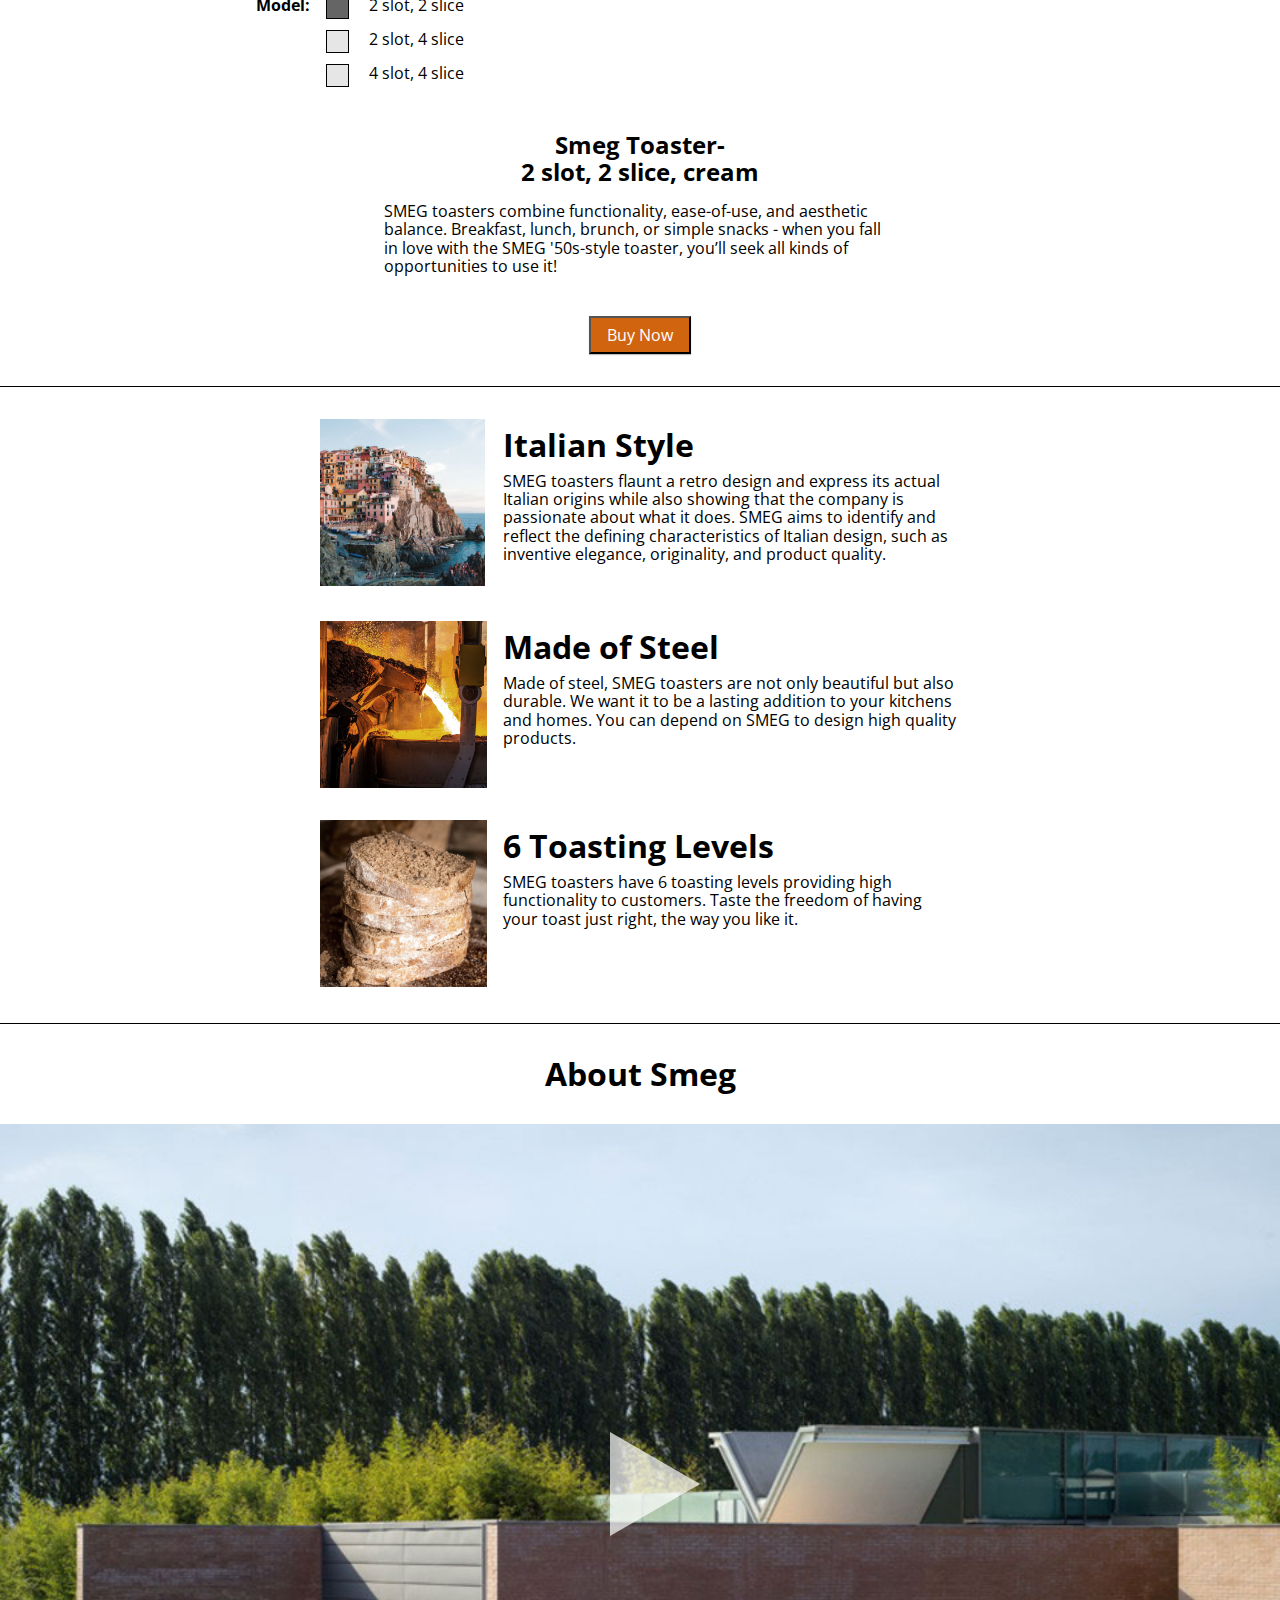
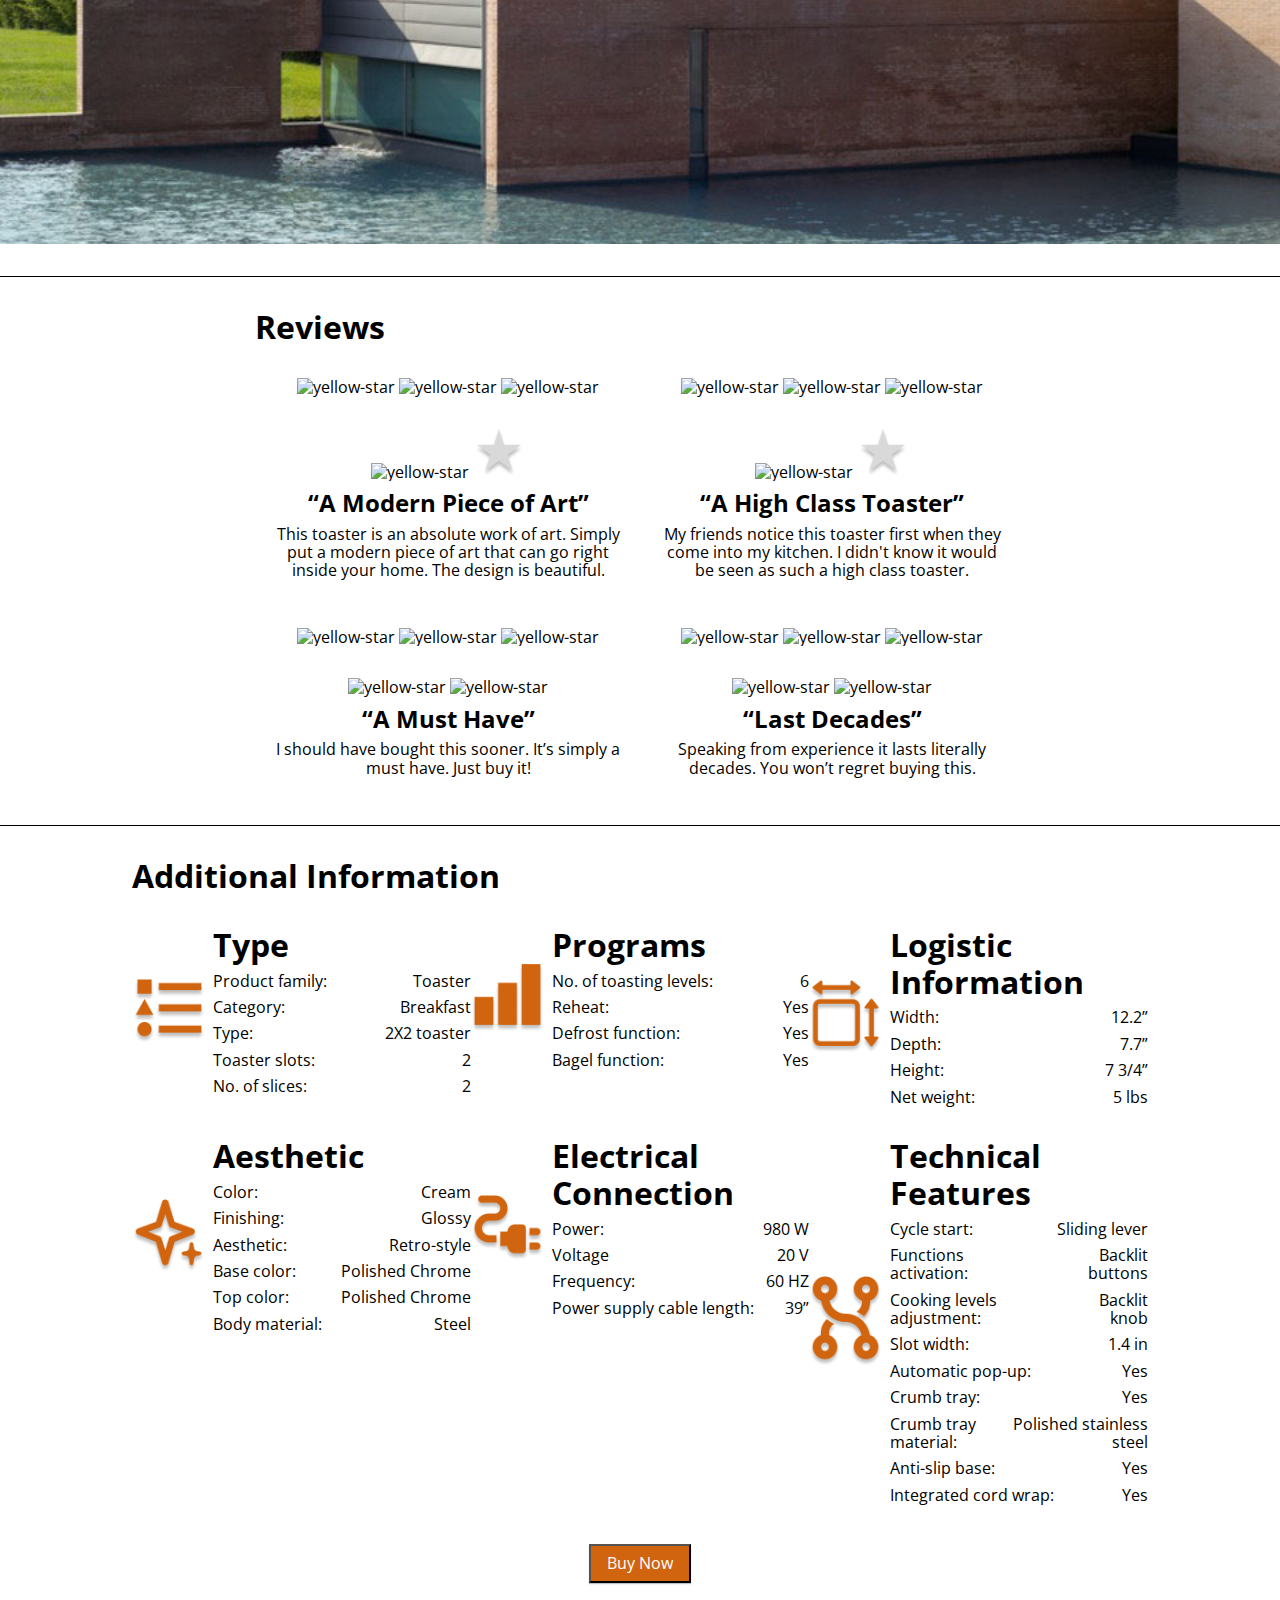
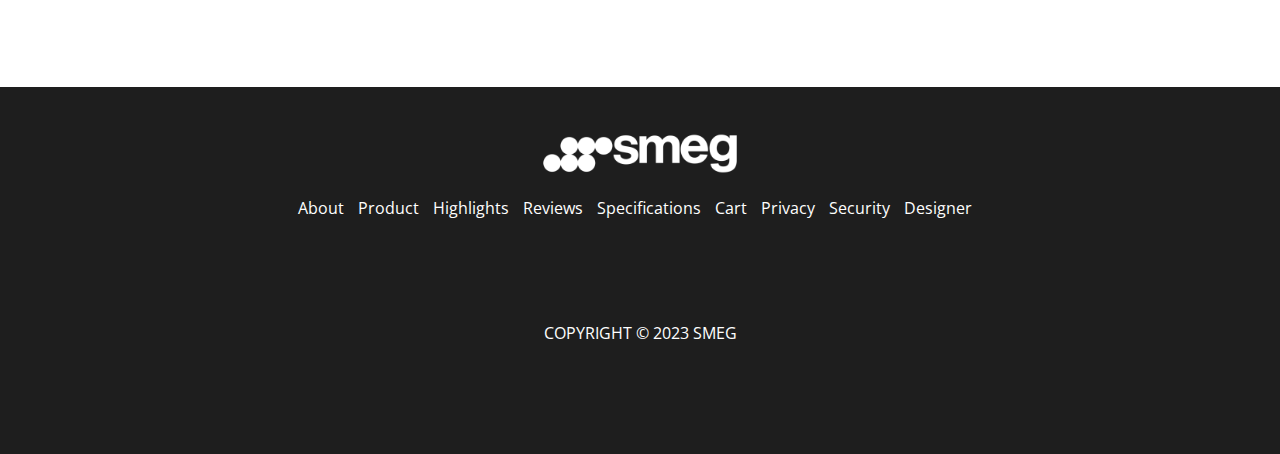
==== commit 79389e38: "s" ====
--- a/deploy/index.html
+++ b/deploy/index.html
@@ -58,12 +58,12 @@
              <section class="video">
          <img src="img/example/play.png" alt="play-button">
              </section>
-         
+         <!-- 
              <h1>Smeg Toaster</h1>
              <div>
                  <img class="main" src="img/example/5Smeg.jpg" alt="">
                  
-             </div>
+             </div> -->
          </section>  
 
          <!-- <section id="gallery">
@@ -80,7 +80,17 @@
                  </li>
              </ul>
          </section> -->
-         
+         <section id="pictures">
+         
+         <section id="top">
+         <h1>Smeg Toaster</h1>
+         <div>
+             <img class="main" src="img/example/5Smeg.jpg" alt="">
+             
+         </div>
+         </section>
+         
+         <div class="gal">
          <section id="gal-title">
              <h2>Gallery</h2>
          </section>
@@ -101,6 +111,8 @@
                      </aside>
                  </li>
              </ul>
+         </div>
+         </section>
          </div>
          </section>  
                  <section id="color">
--- a/deploy/css/styles.css
+++ b/deploy/css/styles.css
@@ -803,57 +803,69 @@
 #intro .video img {
   width: 120px;
 }
-#intro h1 {
+
+@media (min-width: 1024px) {
+  #pictures {
+    display: grid;
+    grid-template-columns: 50% 50%;
+    grid-template-areas: "top gal";
+    margin-left: 16%;
+    margin-right: 16%;
+  }
+  #pictures .gal {
+    grid-area: gal;
+    margin-top: 200px;
+  }
+}
+#pictures #top h1 {
   display: flex;
   align-items: center;
   margin-top: 96px;
   justify-content: center;
   margin-bottom: 32px;
 }
-#intro > div {
+#pictures #top > div {
   display: flex;
   align-items: center;
   justify-content: center;
 }
-#intro > div .main {
+#pictures #top > div .main {
   height: 360px;
   margin-bottom: 32px;
 }
-
-#gal-title h2 {
+#pictures #gal-title h2 {
   display: flex;
   align-items: center;
   justify-content: center;
   margin-top: 0px;
   margin-bottom: 8px;
 }
-
-#gallery {
+#pictures #gallery {
   display: flex;
   justify-content: center;
   align-items: center;
   margin-left: 16px;
   margin-right: 16px;
 }
-#gallery img {
+#pictures #gallery img {
   width: 192px;
 }
-#gallery ul {
+#pictures #gallery ul {
   width: 100%;
   box-sizing: border-box;
 }
-#gallery ul .g1 {
+#pictures #gallery ul .g1 {
   display: flex;
   align-items: center;
 }
-#gallery ul .g1 aside {
+#pictures #gallery ul .g1 aside {
   width: 100%;
   box-sizing: border-box;
 }
-#gallery ul .g1 aside ul {
-  width: 100%;
-}
-#gallery ul .g1 aside ul li {
+#pictures #gallery ul .g1 aside ul {
+  width: 100%;
+}
+#pictures #gallery ul .g1 aside ul li {
   display: flex;
   width: 100%;
   margin-top: 8px;
@@ -867,25 +879,28 @@
 #description p {
   margin-right: 42px;
   margin-left: 42px;
-  margin-bottom: 0px;
+  margin-bottom: 24px;
 }
 @media (min-width: 1024px) {
   #description p {
-    margin-right: 500px;
-    margin-left: 500px;
+    margin-right: 30%;
+    margin-left: 30%;
+    margin-bottom: 40px;
   }
 }
 #description .container {
   display: flex;
   justify-content: center;
   align-items: center;
+}
+#description .container .orange-button {
+  margin-bottom: 32px;
 }
 #description .divide-line {
   height: 1px;
   background-color: black;
   width: 100%;
   margin-bottom: 32px;
-  margin-top: 0;
 }
 
 #highlights {
@@ -897,8 +912,8 @@
 }
 @media (min-width: 1024px) {
   #highlights {
-    margin-left: 373px;
-    margin-right: 373px;
+    margin-left: 25%;
+    margin-right: 25%;
   }
   #highlights .highlight1 ul {
     margin-top: 32px;
@@ -1093,19 +1108,18 @@
   #message .m1 {
     grid-area: m1;
   }
-  #message .m2 {
-    grid-area: m2;
-  }
 }
 #message .m2 {
   grid-area: m2;
+}
+#message .m2 p {
+  color: black;
+  margin-top: 55px;
 }
 #message .m2 .rec {
   display: grid;
   grid-template-columns: repeat(3, 1fr);
   grid-template-areas: "kettle blender mixer";
-  margin-right: 0;
-  padding-right: 0;
 }
 #message .m2 .rec #kettle {
   grid-area: kettle;
@@ -1117,9 +1131,6 @@
   background-repeat: no-repeat;
   background-position: center center;
 }
-#message .m2 .rec #kettle p {
-  margin-top: 30px;
-}
 #message .m2 .rec #blender {
   grid-area: blender;
   background-image: url("../img/example/blender.jpg");
@@ -1146,6 +1157,11 @@
   margin-right: 16px;
   margin-top: 32px;
 }
+#review h1 {
+  margin-left: 0px;
+  padding-left: 0;
+  text-align: left;
+}
 #review .r {
   background-color: white;
   margin-top: 8px;
@@ -1153,7 +1169,23 @@
   color: black;
   display: grid;
   grid-template-columns: 50% auto;
-  grid-template-areas: title date;
+  grid-template-areas: "title date";
+  margin-left: 0px;
+  padding-left: 0;
+}
+#review .r .title {
+  grid-area: title;
+  margin-left: 0px;
+}
+#review .r .date {
+  grid-area: date;
+}
+@media (min-width: 1024px) {
+  #review .r h1 {
+    margin-left: 0px;
+    padding-left: 0;
+    text-align: left;
+  }
 }
 #review .r .date {
   text-align: right;
@@ -1207,8 +1239,8 @@
 @media (min-width: 1024px) {
   #review {
     grid-area: review;
-    margin-left: 373px;
-    margin-right: 373px;
+    margin-left: 20%;
+    margin-right: 20%;
     grid-template-columns: repeat(4, 1fr);
     grid-template-areas: ". review review .";
   }
@@ -1236,8 +1268,8 @@
 @media (min-width: 1024px) {
   #reviews {
     display: grid;
-    margin-right: 255px;
-    margin-left: 255px;
+    margin-right: 20%;
+    margin-left: 20%;
     grid-template-columns: repeat(2, 1fr);
     grid-template-areas: "l1 l2" "l3 l4";
   }
@@ -1291,12 +1323,13 @@
 #features {
   margin-right: 16px;
   margin-left: 16px;
-  margin-bottom: 96px;
+  margin-bottom: 24px;
 }
 @media (min-width: 1024px) {
   #features {
     margin-right: 132px;
     margin-left: 132px;
+    margin-bottom: 40px;
   }
   #features ul {
     display: grid;
@@ -1407,6 +1440,12 @@
   display: flex;
   align-items: center;
   margin-bottom: 96px;
+  margin-top: 0;
+}
+@media (min-width: 1024px) {
+  .orange-button {
+    margin-bottom: 104px;
+  }
 }
 
 #color {
@@ -1416,6 +1455,7 @@
 }
 @media (min-width: 1024px) {
   #color {
+    margin-left: 20%;
     grid-area: color;
     display: grid;
     grid-template-columns: "25% 50% 25%";
@@ -1509,6 +1549,11 @@
   margin-right: 16px;
   margin-bottom: 32px;
 }
+@media (min-width: 1024px) {
+  #model {
+    margin-left: 20%;
+  }
+}
 #model img {
   width: 23px;
 }
@@ -1518,7 +1563,6 @@
 #model ul {
   width: 100%;
   box-sizing: border-box;
-  background-color: aquamarine;
 }
 #model ul .square {
   display: flex;
@@ -1529,7 +1573,6 @@
 }
 #model ul .square aside ul li .m1 {
   display: grid;
-  background-color: aqua;
   grid-template-columns: 23px auto;
   grid-template-areas: "m1a m1b";
 }
@@ -1538,10 +1581,10 @@
 }
 #model ul .square aside ul li .m1 .m1b {
   grid-area: m1b;
+  margin-left: 20px;
 }
 #model ul .square aside ul li .m2 {
   display: grid;
-  background-color: aqua;
   grid-template-columns: 23px auto;
   grid-template-areas: "m1a m1b";
 }
@@ -1549,11 +1592,11 @@
   grid-area: m1a;
 }
 #model ul .square aside ul li .m2 .m2b {
+  margin-left: 20px;
   grid-area: m1b;
 }
 #model ul .square aside ul li .m3 {
   display: grid;
-  background-color: aqua;
   grid-template-columns: 23px auto;
   grid-template-areas: "m1a m1b";
 }
@@ -1561,5 +1604,6 @@
   grid-area: m1a;
 }
 #model ul .square aside ul li .m3 .m3b {
+  margin-left: 20px;
   grid-area: m1b;
 }
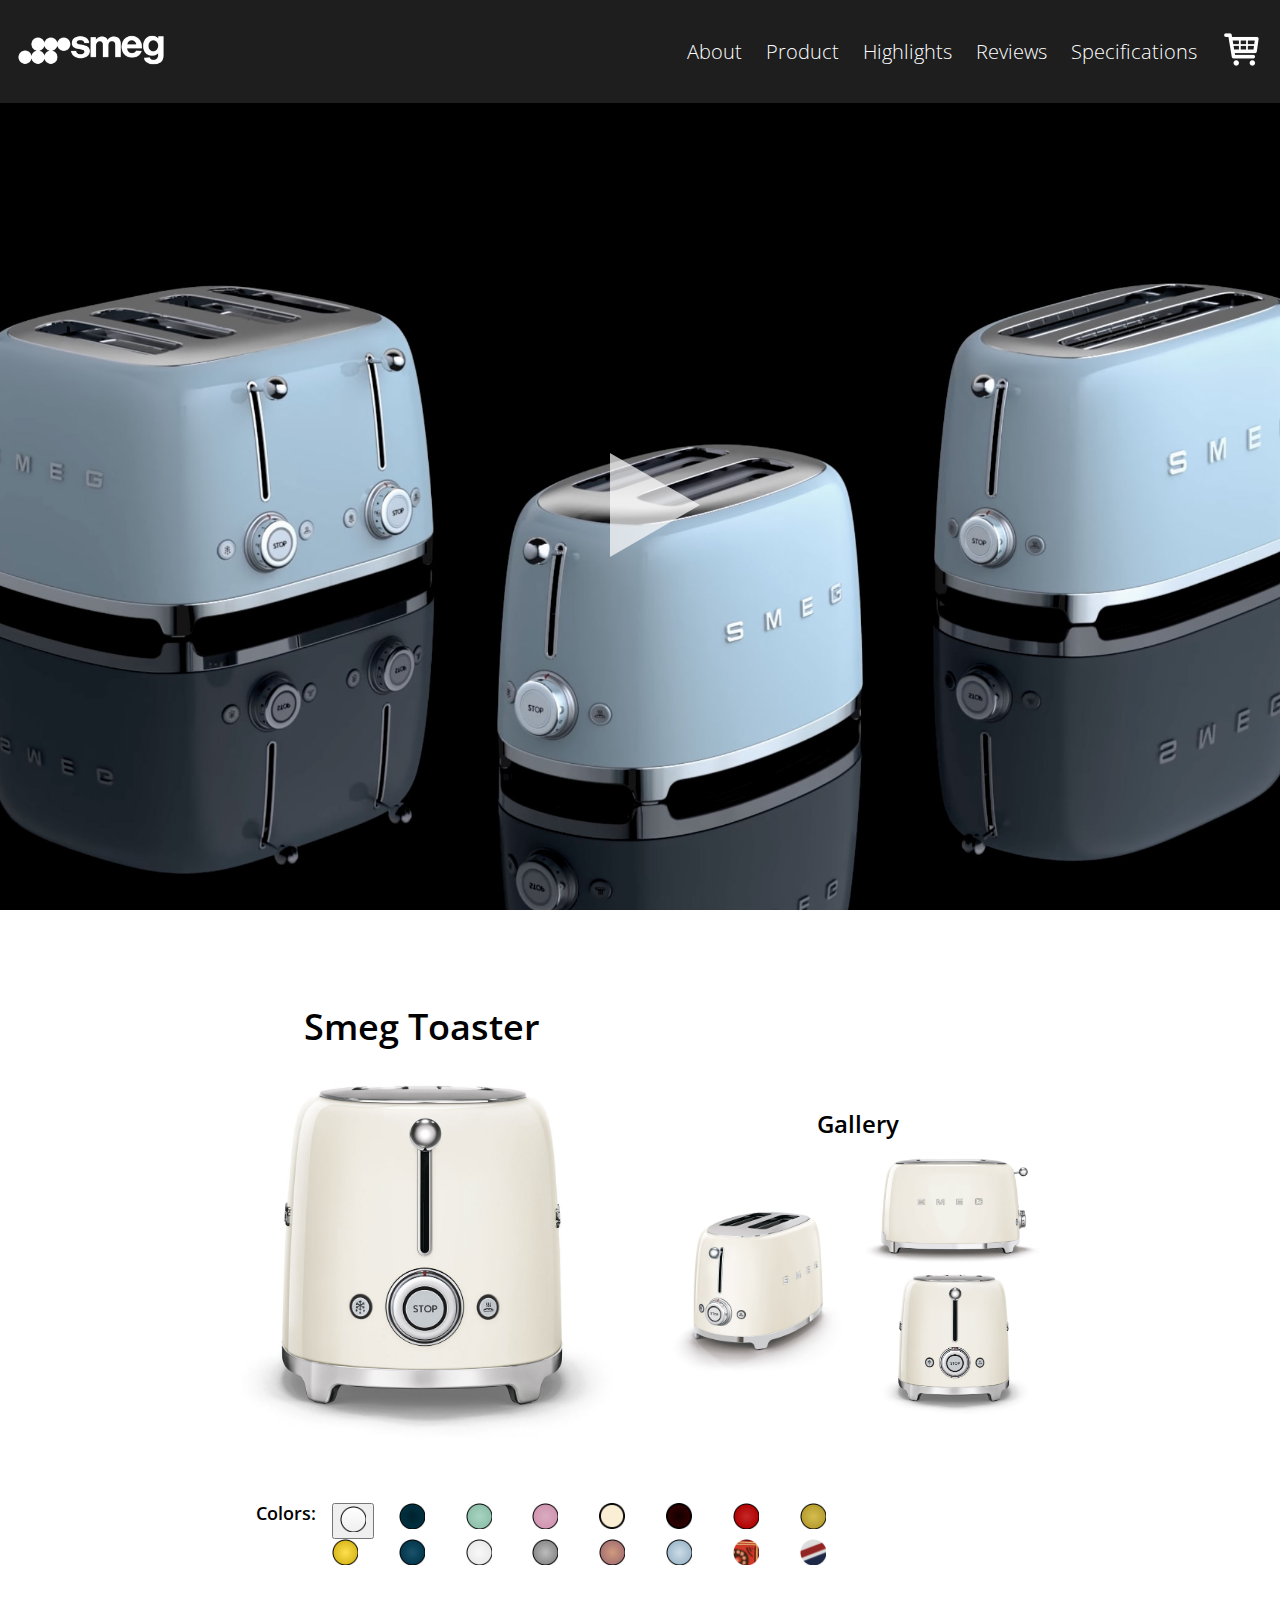
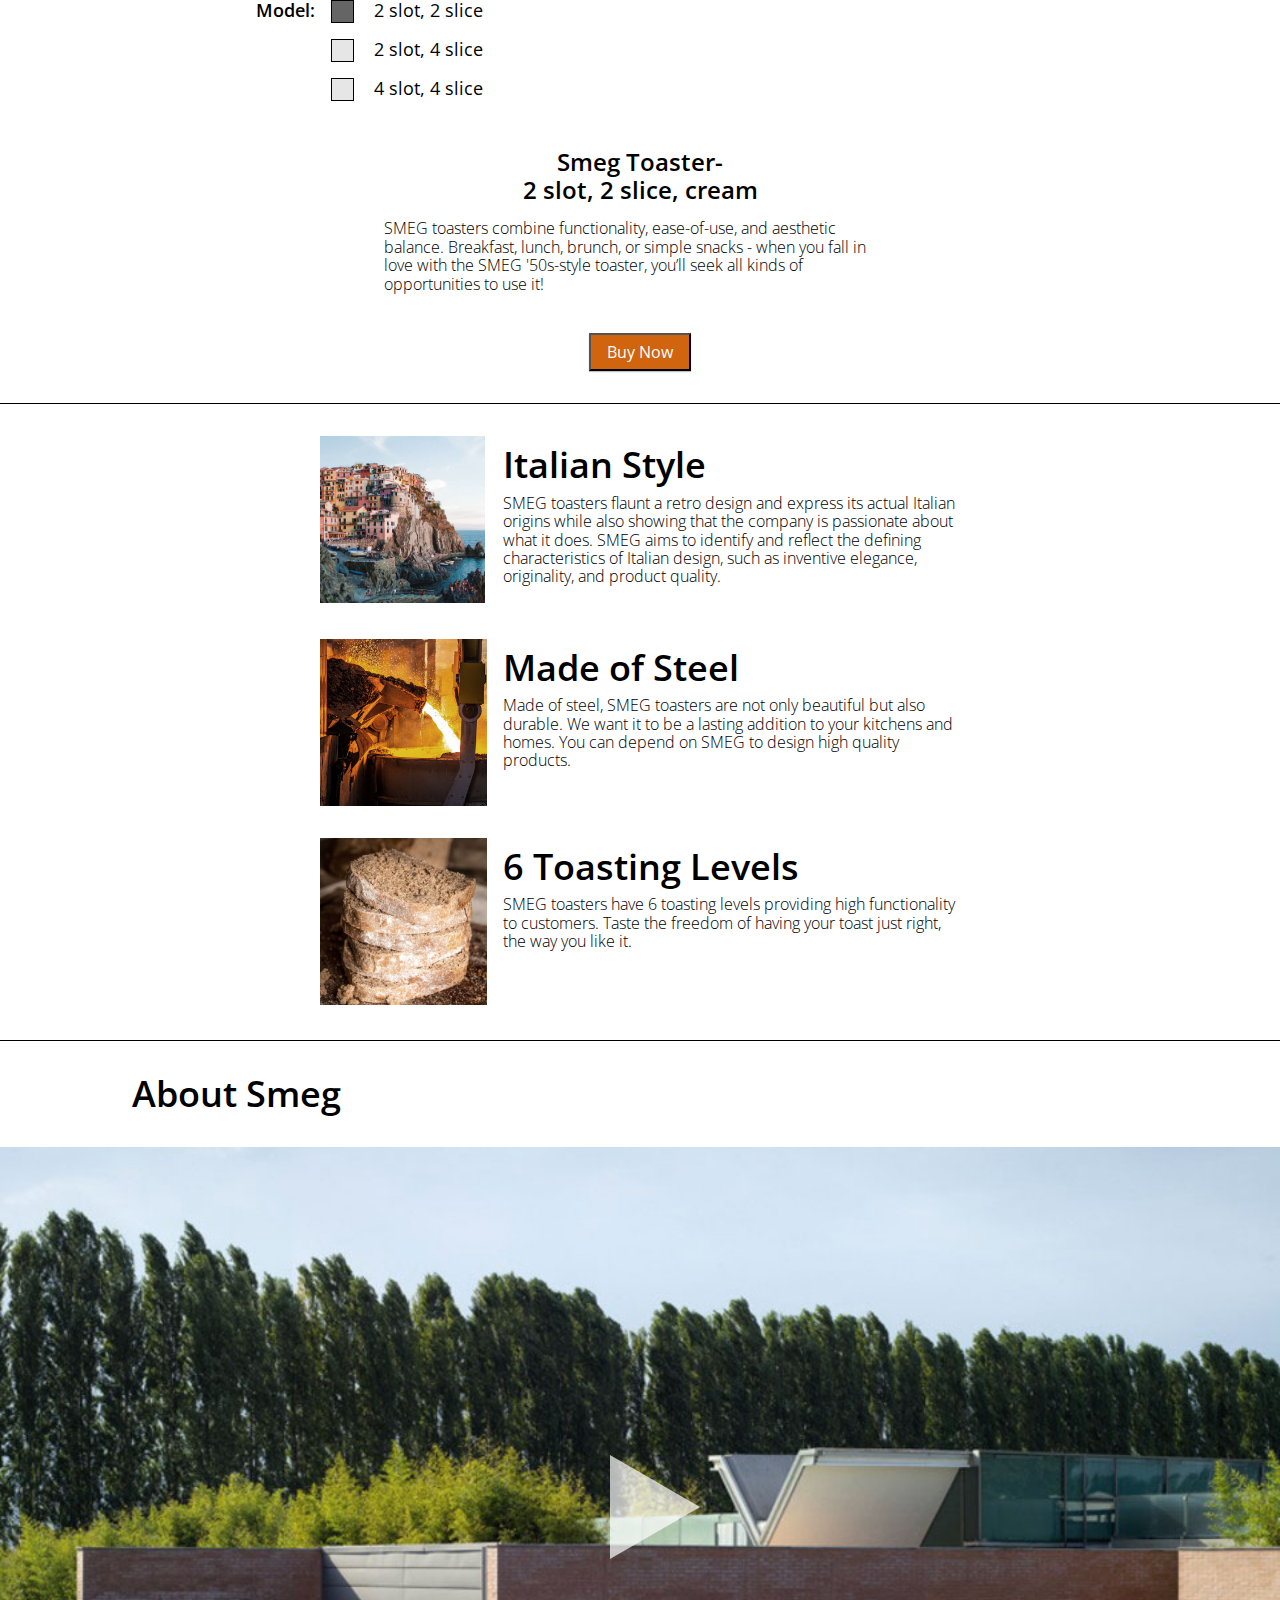
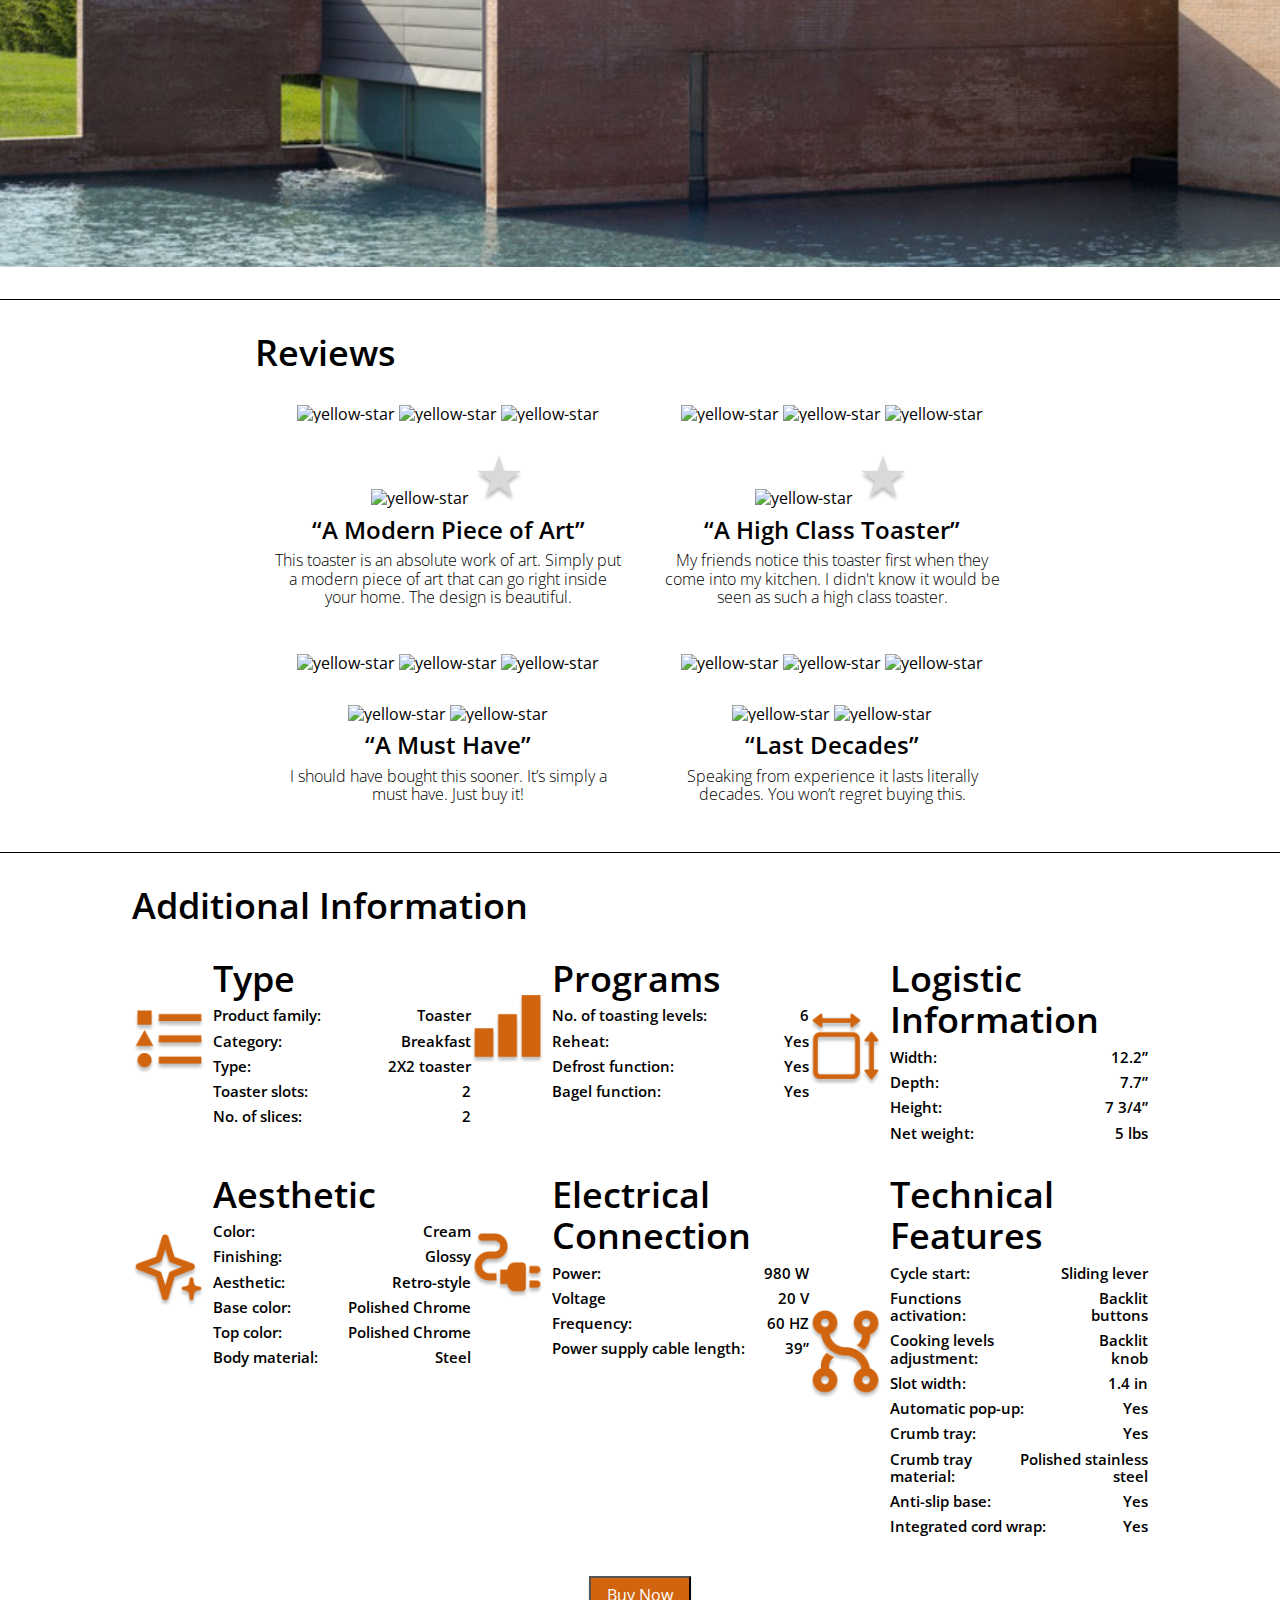
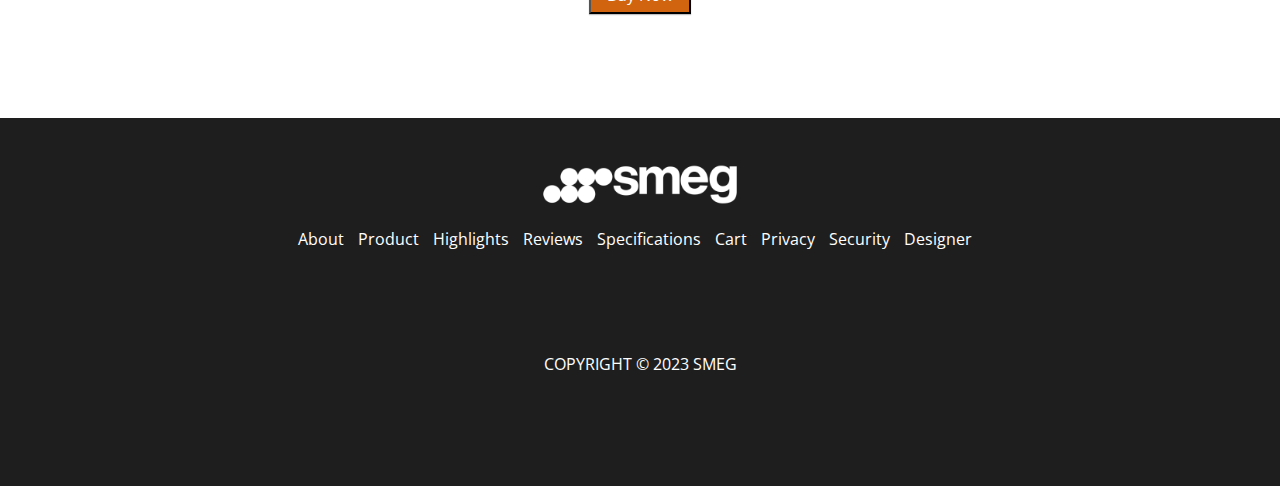
==== commit 669b639f: "s" ====
--- a/deploy/index.html
+++ b/deploy/index.html
@@ -18,15 +18,16 @@
          
          <header>
                  <section id="logo-nav">
+         
                      <section id="logo-container">
                          <a href="index.html"><img src="img/global/smeglogo.png" alt="smeg logo"></a>
-                 </section>
-         
-                 <section id="burger-container">
-                     <button id="burger-btn">
-                         <i class="fa-solid fa-bars"></i>
-                     </button>
-                 </section>
+                     </section>
+         
+                     <section id="burger-container">
+                         <button id="burger-btn">
+                             <i class="fa-solid fa-bars"></i>
+                         </button>
+                     </section>
          
          
                      <nav id="main-menu">
@@ -40,15 +41,17 @@
                                  </form>
                              </div>
                          </section>
-                     <ul id="list">
-                         <li><a href="#about">About</a></li>
-                         <li><a href="#product">Product</a></li>
-                         <li><a href="#highlights">Highlights</a></li>
-                         <li><a href="thankyou.html">Reviews</a></li>
-                         <li><a href="#specification">Specifications</a></li>
-                         <li><a href="checkout.html">Cart</a></li>
-                     </ul>
-                 </nav>
+                         <ul id="list">
+                             <li><a href="#about">About</a></li>
+                             <li><a href="#intro">Product</a></li>
+                             <li><a href="#highlights">Highlights</a></li>
+                             <li><a href="#reviews">Reviews</a></li>
+                             <li><a href="#features">Specifications</a></li>
+                             <li>
+                                 <a href="checkout.html"><img src="img/example/cart.png" alt="cart"></a>
+                             </li>
+                         </ul>
+                     </nav>
          
              </section>
          
@@ -128,52 +131,52 @@
                              <aside>
                                  <ul>
                                      <li class="e1">
-                                         <button><img src="img/example/Ellipse 1.png" alt="Ellipse 1"></button>
+                                         <button><img src="img/example/Ellipse1.png" alt="Ellipse 1"></button>
                                      </li>
                                      <li class="e2">
-                 <img src="img/example/Ellipse 2.png" alt="Ellipse 2">
+                 <img src="img/example/Ellipse2.png" alt="Ellipse 2">
                                      </li>
                                      <li class="e3">
-                 <img src="img/example/Ellipse 3.png" alt="Ellipse 3">
+                 <img src="img/example/Ellipse3.png" alt="Ellipse 3">
                                      </li>
                                      <li class="e4">
-                 <img src="img/example/Ellipse 4.png" alt="Ellipse 4">
+                 <img src="img/example/Ellipse4.png" alt="Ellipse 4">
                                      </li>
                                      <li class="e5">
-                 <img src="img/example/Ellipse 5.png" alt="Ellipse 5">
+                 <img src="img/example/Ellipse5.png" alt="Ellipse 5">
                                      </li>
                                      <li class="e6">
-                 <img src="img/example/Ellipse 6.png" alt="Ellipse 6">
+                 <img src="img/example/Ellipse6.png" alt="Ellipse 6">
                                      </li>
                                      <li class="e7">
-                 <img src="img/example/Ellipse 7.png" alt="Ellipse 7">
+                 <img src="img/example/Ellipse7.png" alt="Ellipse 7">
                                      </li>
                                      <li class="e8">
-                 <img src="img/example/Ellipse 8.png" alt="Ellipse 8">
+                 <img src="img/example/Ellipse8.png" alt="Ellipse 8">
                                      </li>
                                      <li class="e9">
-                 <img src="img/example/Ellipse 9.png" alt="Ellipse 9">
+                 <img src="img/example/Ellipse9.png" alt="Ellipse 9">
                                      </li>
                                      <li class="e10">
-                 <img src="img/example/Ellipse 10.png" alt="Ellipse 10">
+                 <img src="img/example/Ellipse10.png" alt="Ellipse 10">
                                      </li>
                                      <li class="e11">
-                 <img src="img/example/Ellipse 11.png" alt="Ellipse 11">
+                 <img src="img/example/Ellipse11.png" alt="Ellipse 11">
                                      </li>
                                      <li class="e12">
-                 <img src="img/example/Ellipse 12.png" alt="Ellipse 12">
+                 <img src="img/example/Ellipse12.png" alt="Ellipse 12">
                                      </li>
                                      <li class="e13"> 
-                 <img src="img/example/Ellipse 13.png" alt="Ellipse 13">
+                 <img src="img/example/Ellipse13.png" alt="Ellipse 13">
                                      </li>
                                      <li class="e14">
-                 <img src="img/example/Ellipse 14.png" alt="Ellipse 14">
+                 <img src="img/example/Ellipse14.png" alt="Ellipse 14">
                                      </li>
                                      <li class="e15">
-                 <img src="img/example/Ellipse 15.png" alt="Ellipse 15">
+                 <img src="img/example/Ellipse15.png" alt="Ellipse 15">
                                      </li>
                                      <li class="e16">
-                 <img src="img/example/Ellipse 16.png" alt="Ellipse 16">
+                 <img src="img/example/Ellipse16.png" alt="Ellipse 16">
                                      </li>
                                  </ul>
                              </aside>
@@ -238,7 +241,7 @@
                                                                <li>
                                                                    <div class="m1">
                                                                        <div class="m1a">
-                                                                            <img src="img/example/Rectangle 1.png" alt="checkbox1">
+                                                                            <img src="img/example/Rectangle1.png" alt="checkbox1">
                                                                        </div>
                                                                        <div class="m1b">
                                                                            <p class="text-left">2 slot, 2 slice</p>
@@ -285,7 +288,8 @@
                   
                   <section class="container">
                       <button class="orange-button">
-                          Buy Now
+                          <a href="checkout.html">Buy Now</a>
+                  
                               </button>
                   </section>
                   <div class="divide-line"></div>
@@ -627,14 +631,15 @@
          </section>
          <section class="button-container">
              <button class="orange-button">
-                 Buy Now
+                 <a href="checkout.html">Buy Now</a>
+         
              </button>
          </section>  
                                     <footer>
-                                        <section id="f1">
+                                        <section id="b1">
                                             <a href="index.html"><img src="img/global/smeglogo.png" alt="smeg logo"></a> 
                                         </section>
-                                        <section id="f2">
+                                        <section id="b2">
                                             <ul>
                                                 <li><a href="index.html">About</a></li>
                                                 <li><a href="#product">Product</a></li>
@@ -647,7 +652,7 @@
                                                 <li><a href="https://www.smeg.com/us/company/about-us">Designer</a></li>
                                             </ul>
                                         </section>
-                                        <section id="f3">
+                                        <section id="b3">
                                             <ul>
                                                 <li id="s1"><a href="https://www.youtube.com"><i class="fa-brands fa-youtube"></i></a></li>
                                                 <li id="s2"><a href="https://www.twitter.com"><i class="fa-brands fa-twitter"></i></a></li>
@@ -655,10 +660,10 @@
                                                 <li id="s4"><a href="https://www.facebook.com"><i class="fa-brands fa-square-facebook"></i></a></li>
                                             </ul>
                                         </section>
-                                        <section id="f4">
-                                            <ul>
+                                        <section id="b4">
+               
                                                 <p>COPYRIGHT © 2023 SMEG</p>
-                                            </ul>
+
                                         </section>
                                     </footer>  
       <script src="js/scripts-min.js"></script>
--- a/deploy/css/styles.css
+++ b/deploy/css/styles.css
@@ -353,6 +353,61 @@
   padding: 0;
 }
 
+h1 {
+  font-size: 2.5rem;
+  font-weight: 600;
+}
+@media (min-width: 1024px) {
+  h1 {
+    font-size: 2.25rem;
+    font-weight: 600;
+  }
+}
+
+h2 {
+  font-size: 1.625rem;
+  font-weight: 600;
+}
+@media (min-width: 1024px) {
+  h2 {
+    font-size: 1.5rem;
+    font-weight: 600;
+  }
+}
+
+h3 {
+  font-size: 1.25rem;
+  font-weight: 400;
+}
+@media (min-width: 1024px) {
+  h3 {
+    font-size: 1.125rem;
+    font-weight: 400;
+  }
+}
+
+h4 {
+  font-size: 1.25rem;
+  font-weight: 600;
+}
+@media (min-width: 1024px) {
+  h4 {
+    font-size: 1.125rem;
+    font-weight: 600;
+  }
+}
+
+p {
+  font-size: 1.125rem;
+  font-weight: 200;
+}
+@media (min-width: 1024px) {
+  p {
+    font-size: 1rem;
+    font-weight: 200;
+  }
+}
+
 /* =============
     Buttons
 ============= */
@@ -441,6 +496,13 @@
   background-color: var(--grey);
 }
 
+a:link, a:visited {
+  color: var(--white);
+}
+a:link:hover, a:link:active, a:visited:hover, a:visited:active {
+  color: var(--black);
+}
+
 /* =============
     Forms
 ============= */
@@ -569,7 +631,18 @@
 header #logo-nav nav {
   grid-area: nav;
 }
-header #search {
+header #logo-nav nav a {
+  font-size: 1.25rem;
+}
+header #logo-nav nav a img {
+  height: 50px;
+}
+@media (min-width: 1024px) {
+  header #logo-nav nav a img {
+    height: 43px;
+  }
+}
+header #logo-nav nav #search {
   display: grid;
   grid-template-columns: 16px auto 16px;
   grid-template-areas: ". search .";
@@ -577,37 +650,37 @@
   padding: 16px 0;
   box-shadow: 0px 1px 1px rgba(42, 48, 54, 0.296793);
 }
-@media (min-width: 768px) {
-  header #search {
-    padding: 24px 0;
-  }
-}
-header #search > div {
+@media (min-width: 1024px) {
+  header #logo-nav nav #search {
+    display: none;
+  }
+}
+header #logo-nav nav #search > div {
   grid-area: search;
 }
-header #search > div form {
-  display: flex;
-}
-header #search > div form input {
+header #logo-nav nav #search > div form {
+  display: flex;
+}
+header #logo-nav nav #search > div form input {
   width: 100%;
   border: none;
   border-bottom: 1px solid var(--blueLight);
-  border-radius: 0 !important;
+  border-radius: 0px;
   background-color: white;
   margin-right: 8px;
 }
 @media (min-width: 768px) {
-  header #search > div form input {
+  header #logo-nav nav #search > div form input {
     font-size: 1.875rem;
     font-weight: 300;
   }
 }
 @media (min-width: 1200px) {
-  header #search > div form input {
+  header #logo-nav nav #search > div form input {
     font-size: 2.1875rem;
   }
 }
-header #search > div form button {
+header #logo-nav nav #search > div form button {
   background-color: var(--orange);
   border: 0;
   border-radius: 5px;
@@ -617,7 +690,7 @@
   cursor: pointer;
   transition: 0.25s;
 }
-header #search > div form button:hover {
+header #logo-nav nav #search > div form button:hover {
   background-color: var(--yellowDark);
   color: var(--white);
 }
@@ -630,49 +703,65 @@
   color: white;
   text-align: center;
 }
+footer p {
+  font-size: 1.25rem;
+  font-weight: 400;
+}
+@media (min-width: 1024px) {
+  footer p {
+    font-size: 1rem;
+  }
+}
 footer img {
   width: 200px;
 }
 footer a {
   color: white;
   text-decoration: none;
-}
-footer #f1 {
-  grid-area: f1;
+  font-size: 1.25rem;
+  font-weight: 400;
+}
+@media (min-width: 1024px) {
+  footer a {
+    font-size: 1rem;
+  }
+}
+footer #b1 {
+  grid-area: b1;
   padding-top: 32px;
   margin-bottom: 8px;
 }
-footer #f2 {
-  grid-area: f2;
-}
-footer #f2 li {
+footer #b2 {
+  grid-area: b2;
+}
+footer #b2 li {
   margin-bottom: 24px;
 }
 @media (min-width: 1024px) {
-  footer #f2 li {
+  footer #b2 li {
     display: inline-block;
     margin-right: 10px;
   }
 }
-footer #f3 {
-  grid-area: f3;
+footer #b3 {
+  grid-area: b3;
   margin-top: 32px;
   margin-bottom: 32px;
 }
-footer #f3 li {
+footer #b3 li {
   display: inline-block;
   margin-right: 10px;
 }
-footer #f3 li a:link, footer #f3 li a:visited {
+footer #b3 li a:link, footer #b3 li a:visited {
   color: var(--orange);
   font-size: 1.875rem;
   transition: 0.25s;
 }
-footer #f3 li a:link:hover, footer #f3 li a:link:active, footer #f3 li a:visited:hover, footer #f3 li a:visited:active {
+footer #b3 li a:link:hover, footer #b3 li a:link:active, footer #b3 li a:visited:hover, footer #b3 li a:visited:active {
   color: var(--orange);
 }
-footer #f4 {
-  grid-area: f4;
+footer #b4 {
+  grid-area: b4;
   padding-bottom: 96px;
 }
 
@@ -681,8 +770,78 @@
   margin-left: 16px;
   margin-right: 16px;
   display: grid;
-  gap: 32px;
   grid-template-areas: "f1" "f2" "f3" "f4" "f5";
+}
+#payment .f1 {
+  grid-area: f1;
+}
+#payment .f2 {
+  grid-area: f2;
+}
+#payment .f2 .f2-container {
+  display: grid;
+  grid-template-columns: repeat(3, 1fr);
+  grid-template-areas: "f2a f2a f2a" "f2b f2b f2b" "f2c f2d f2d";
+}
+#payment .f2 .f2-container .f2a {
+  grid-area: f2a;
+}
+#payment .f2 .f2-container .f2b {
+  grid-area: f2b;
+}
+#payment .f2 .f2-container .f2c {
+  grid-area: f2c;
+  margin-right: 8px;
+}
+#payment .f2 .f2-container .f2d {
+  grid-area: f2d;
+}
+#payment .f3 {
+  grid-area: f3;
+}
+#payment .f4 {
+  grid-area: f4;
+}
+#payment .f4 .f4-container {
+  display: grid;
+  grid-template-columns: repeat(3, 1fr);
+  grid-template-areas: "f4a f4a f4a" "f4b f4b f4b" "f4c f4d f4d" "f4e f4e f4e";
+}
+#payment .f4 .f4-container .f4a {
+  grid-area: f4a;
+}
+#payment .f4 .f4-container .f4b {
+  grid-area: f4b;
+}
+#payment .f4 .f4-container .f4c {
+  grid-area: f4c;
+  margin-right: 8px;
+}
+#payment .f4 .f4-container .f4d {
+  grid-area: f4d;
+}
+#payment .f4 .f4-container .f4e {
+  grid-area: f4e;
+}
+#payment .f5 {
+  grid-area: f5;
+}
+#payment input {
+  box-sizing: border-box;
+}
+#payment #desktop-button {
+  display: grid;
+  align-items: center;
+  justify-content: center;
+  margin-top: 40px;
+}
+#payment #desktop-button button {
+  display: none;
+}
+@media (min-width: 1024px) {
+  #payment #desktop-button button {
+    display: grid;
+  }
 }
 #payment button {
   height: 40px;
@@ -704,12 +863,16 @@
   margin-top: 32px;
   padding-top: 32px;
   padding-left: 16px;
+  padding-bottom: 96px;
   background-image: url("../img/example/7Smeg.jpg");
   background-size: cover;
   background-position: center;
-  height: 40vh;
+  height: 65vh;
   color: white;
   background-color: black;
+}
+#payment2 .bold {
+  font-weight: 600;
 }
 #payment2 .part1 {
   background-color: white;
@@ -755,6 +918,7 @@
     height: 200vh;
     grid-area: desktop-payment;
     display: grid;
+    padding-top: 104px;
     padding-left: 24px;
     padding-right: 24px;
     grid-template-columns: repeat(12, 1fr);
@@ -763,25 +927,45 @@
   #desktop-payment #payment {
     grid-area: p1;
     background-color: white;
-    padding-left: 16px;
-    padding-right: 16px;
-    margin-top: 96px;
+    padding-left: 56px;
+    padding-right: 56px;
+    margin-top: 0;
     padding-top: 32px;
     margin-right: 0px;
+  }
+  #desktop-payment #payment h1 {
+    margin-top: 32px;
   }
   #desktop-payment #payment2 {
     grid-area: p2;
     background-image: none;
     background-color: white;
     border-radius: 20px;
+    height: 40vh;
     position: sticky;
     top: 50px;
-    padding-bottom: 32px;
+    padding-bottom: 0px;
     margin-top: 96px;
+    margin-bottom: 0px;
   }
   #desktop-payment #payment2 h1 {
     color: black;
   }
+}
+
+.but2 {
+  display: grid;
+  justify-content: center;
+  align-items: center;
+}
+@media (min-width: 1024px) {
+  .but2 button {
+    display: none;
+  }
+}
+.but2 .orange-button {
+  grid-area: button;
+  margin-top: 24px;
 }
 
 #intro .video {
@@ -1047,6 +1231,12 @@
   justify-content: center;
   margin-bottom: 32px;
 }
+@media (min-width: 1024px) {
+  #about h1 {
+    justify-content: left;
+    margin-left: 132px;
+  }
+}
 #about .clip {
   background-image: url("../img/example/1Smeg.jpg");
   background-size: cover;
@@ -1070,10 +1260,22 @@
   padding-top: 150px;
   padding-left: 16px;
   padding-right: 16px;
-  padding-bottom: 32px;
+  padding-bottom: 0px;
   background-color: black;
   color: white;
   text-align: center;
+}
+#message input {
+  width: 96%;
+}
+#message .but {
+  margin-top: 24px;
+  display: grid;
+  align-items: center;
+  justify-content: center;
+}
+#message .but button {
+  margin-bottom: 32px;
 }
 #message .thank {
   margin-top: 32px;
@@ -1087,6 +1289,7 @@
   margin-bottom: 32px;
   background-repeat: no-repeat;
   background-position: center center;
+  margin-bottom: 0px;
 }
 @media (min-width: 1024px) {
   #message .paragraph {
@@ -1114,9 +1317,12 @@
 }
 #message .m2 p {
   color: black;
-  margin-top: 55px;
+  margin-top: 100px;
+  font-weight: 600;
+  font-size: 1.5rem;
 }
 #message .m2 .rec {
+  margin-top: 8px;
   display: grid;
   grid-template-columns: repeat(3, 1fr);
   grid-template-areas: "kettle blender mixer";
@@ -1156,11 +1362,15 @@
   margin-left: 16px;
   margin-right: 16px;
   margin-top: 32px;
+  margin-bottom: 96px;
 }
 #review h1 {
   margin-left: 0px;
   padding-left: 0;
   text-align: left;
+}
+#review .bold {
+  font-weight: 600;
 }
 #review .r {
   background-color: white;
@@ -1191,7 +1401,6 @@
   text-align: right;
 }
 #review .r1 {
-  background-color: white;
   margin-top: 8px;
   margin-bottom: 32px;
   color: black;
@@ -1199,8 +1408,15 @@
   grid-template-columns: 50% auto;
   grid-template-areas: words prices;
 }
+#review .r1 img {
+  width: 70px;
+}
 #review .r1 .prices {
   text-align: right;
+}
+#review .r1 .words {
+  display: grid;
+  grid-template-columns: 70px 300px;
 }
 #review .r2 {
   background-color: white;
@@ -1243,6 +1459,7 @@
     margin-right: 20%;
     grid-template-columns: repeat(4, 1fr);
     grid-template-areas: ". review review .";
+    margin-bottom: 104px;
   }
   #review .m1 {
     grid-area: m1;
@@ -1406,6 +1623,13 @@
 #features > div ul .feature-card aside ul li p {
   margin-top: 0px;
   margin-bottom: 0px;
+  font-size: 0.75rem;
+  font-weight: 600;
+}
+@media (min-width: 1024px) {
+  #features > div ul .feature-card aside ul li p {
+    font-size: 0.9375rem;
+  }
 }
 #features > div ul .feature-card aside ul li #f1 {
   grid-area: f1;
@@ -1549,6 +1773,10 @@
   margin-right: 16px;
   margin-bottom: 32px;
 }
+#model p {
+  font-size: 1.125rem;
+  font-weight: 400;
+}
 @media (min-width: 1024px) {
   #model {
     margin-left: 20%;
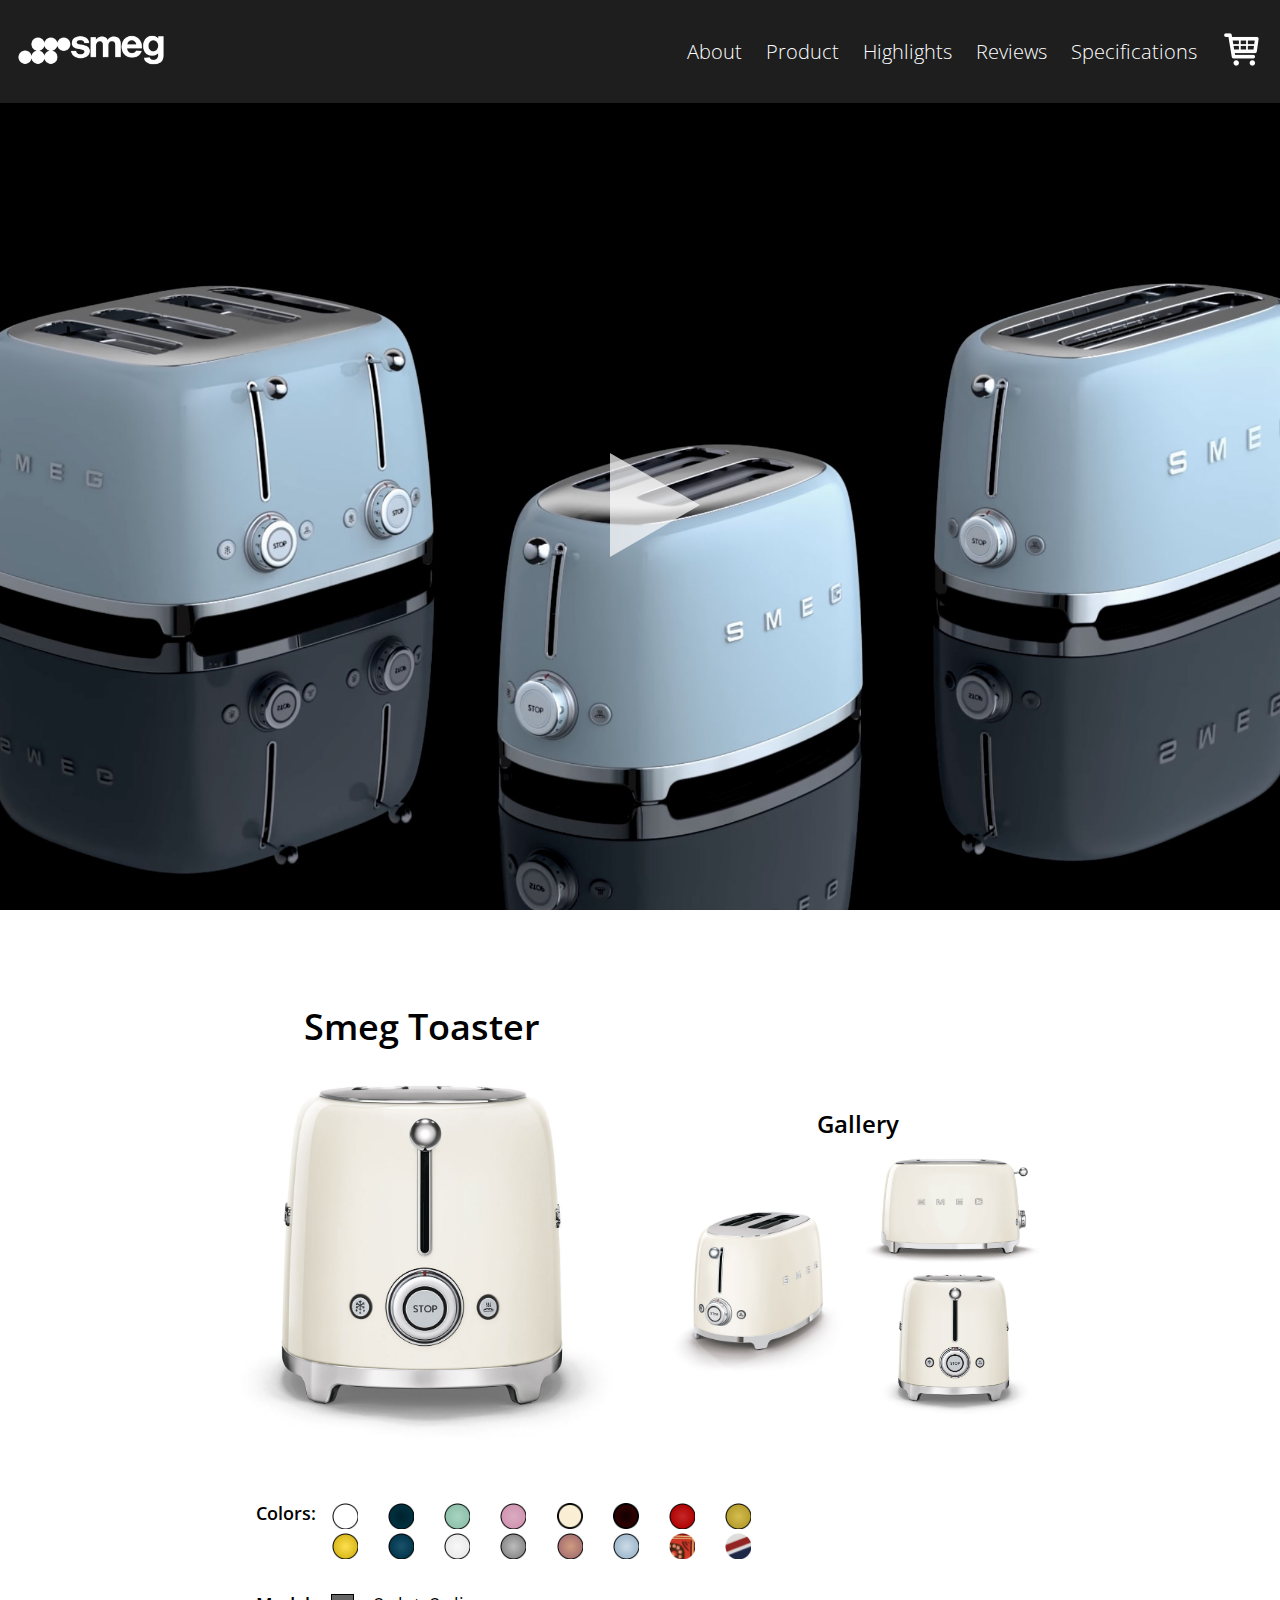
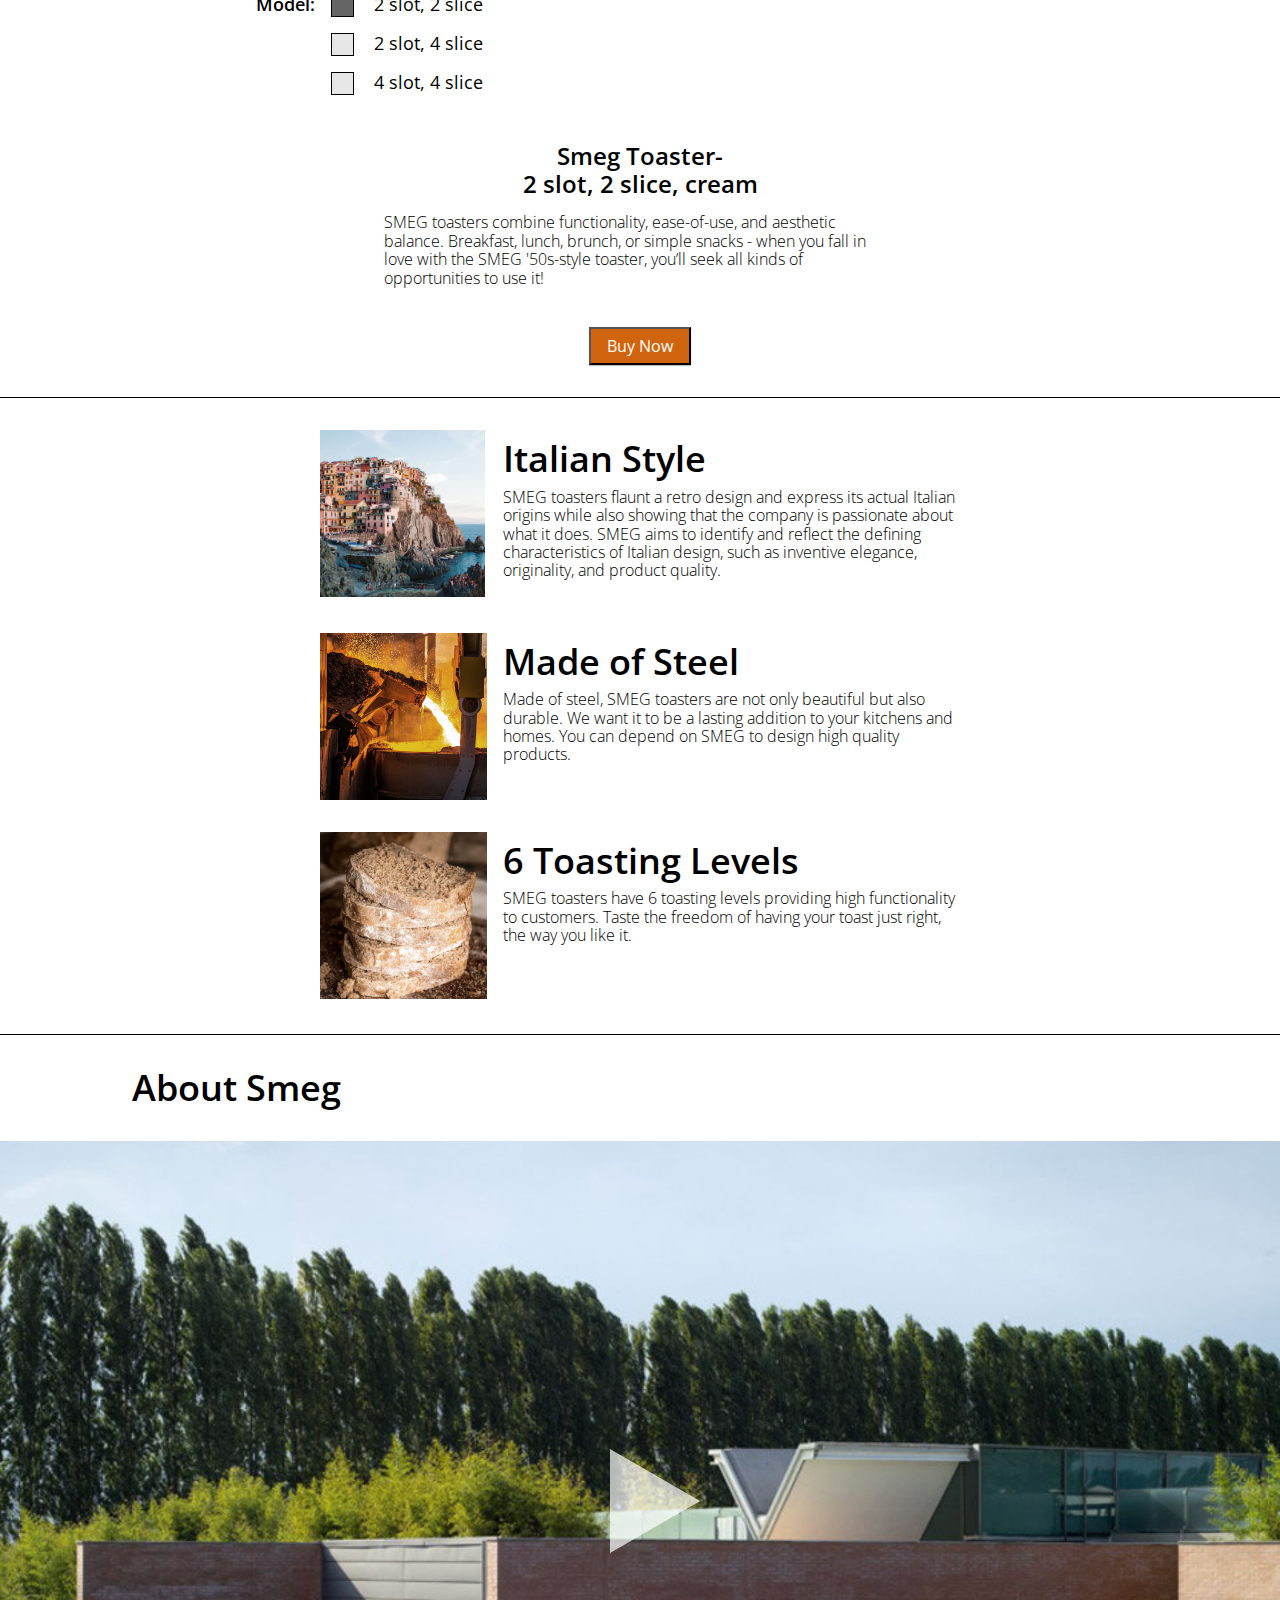
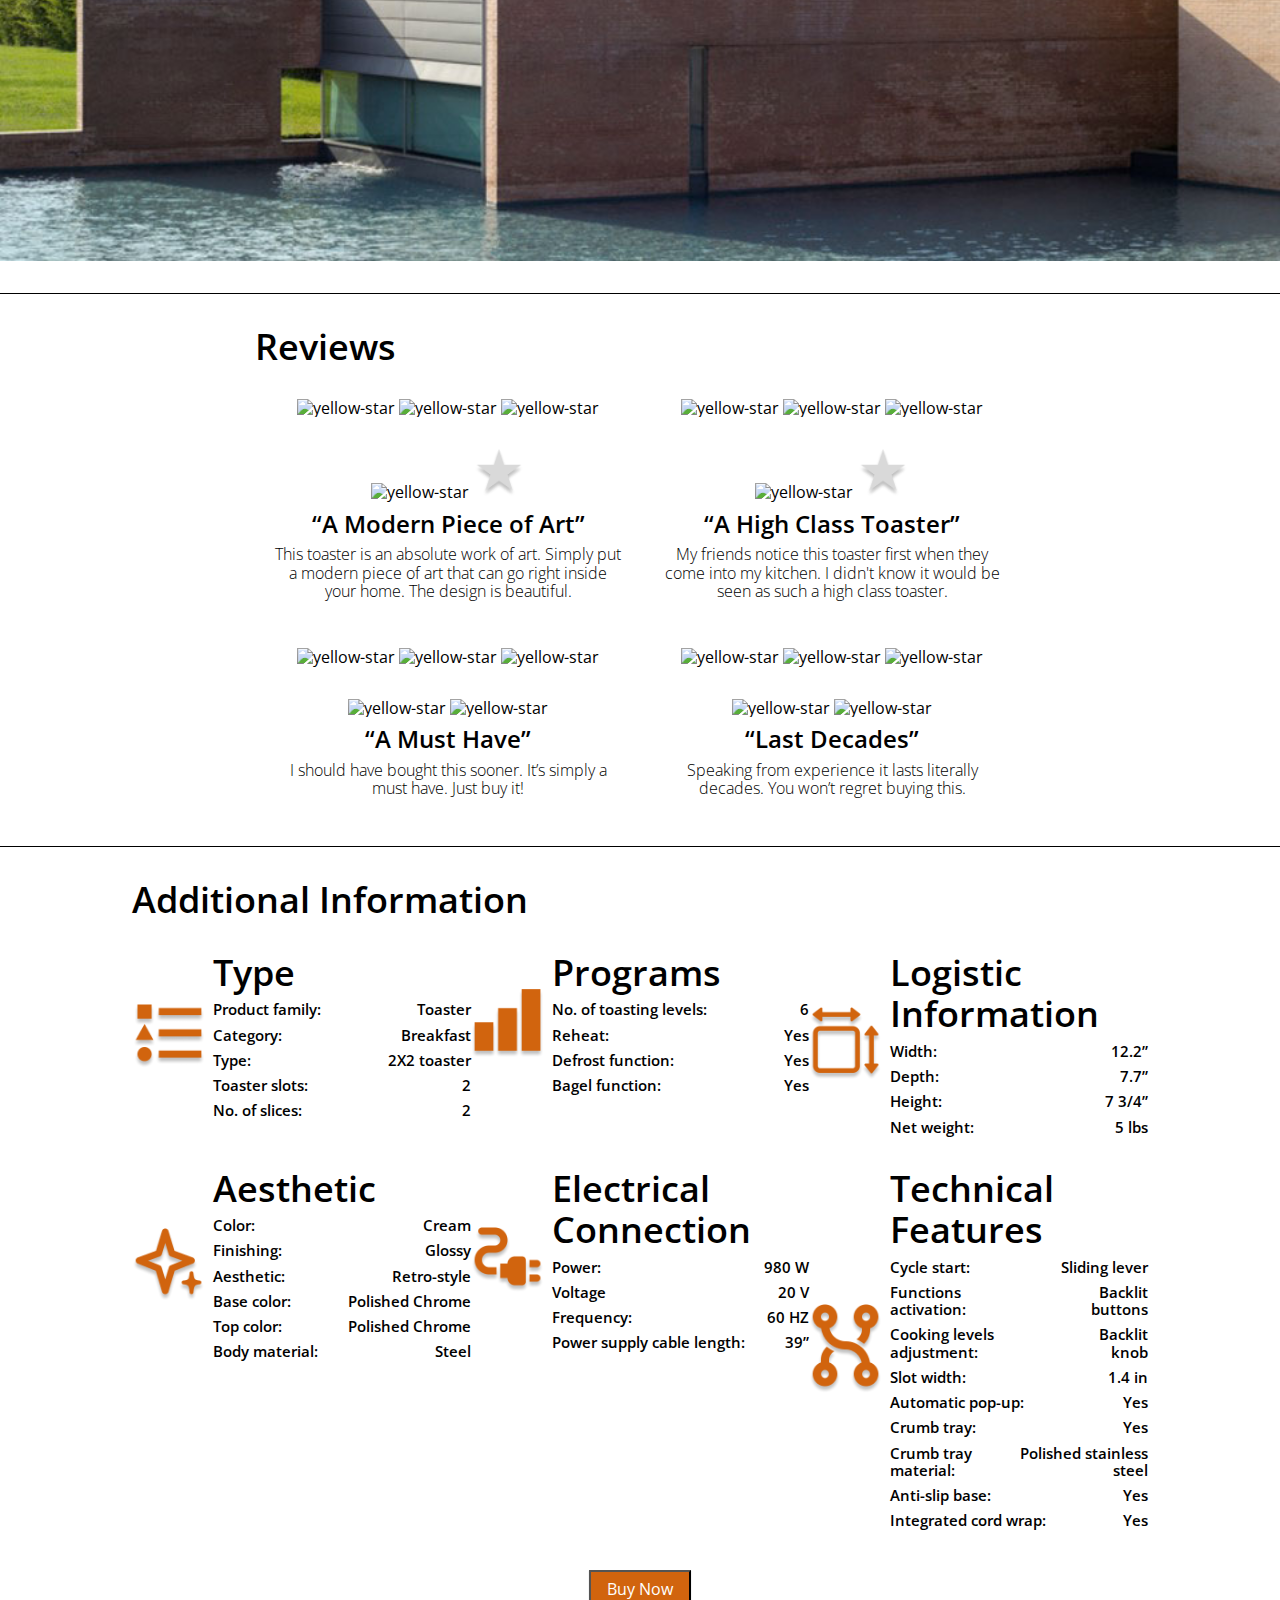
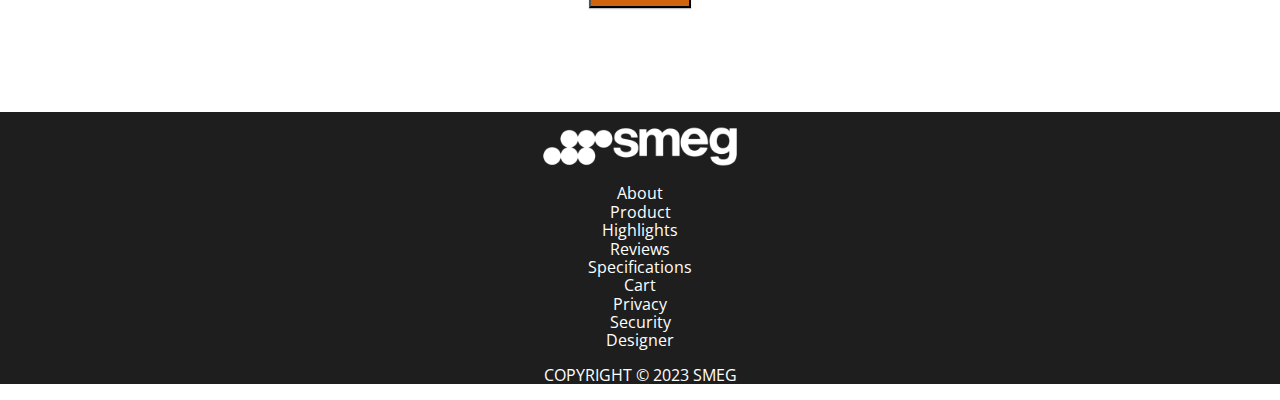
==== commit dccb5088: "s" ====
--- a/deploy/index.html
+++ b/deploy/index.html
@@ -131,7 +131,7 @@
                              <aside>
                                  <ul>
                                      <li class="e1">
-                                         <button><img src="img/example/Ellipse1.png" alt="Ellipse 1"></button>
+                      <img src="img/example/Ellipse1.png" alt="Ellipse 1">
                                      </li>
                                      <li class="e2">
                  <img src="img/example/Ellipse2.png" alt="Ellipse 2">
@@ -636,10 +636,10 @@
              </button>
          </section>  
                                     <footer>
-                                        <section id="b1">
+                                        <section id="f1">
                                             <a href="index.html"><img src="img/global/smeglogo.png" alt="smeg logo"></a> 
                                         </section>
-                                        <section id="b2">
+                                        <section id="f2">
                                             <ul>
                                                 <li><a href="index.html">About</a></li>
                                                 <li><a href="#product">Product</a></li>
@@ -652,7 +652,7 @@
                                                 <li><a href="https://www.smeg.com/us/company/about-us">Designer</a></li>
                                             </ul>
                                         </section>
-                                        <section id="b3">
+                                        <section id="f3">
                                             <ul>
                                                 <li id="s1"><a href="https://www.youtube.com"><i class="fa-brands fa-youtube"></i></a></li>
                                                 <li id="s2"><a href="https://www.twitter.com"><i class="fa-brands fa-twitter"></i></a></li>
@@ -660,10 +660,10 @@
                                                 <li id="s4"><a href="https://www.facebook.com"><i class="fa-brands fa-square-facebook"></i></a></li>
                                             </ul>
                                         </section>
-                                        <section id="b4">
-               
+                                        <section id="f4">
+                                            <ul>
                                                 <p>COPYRIGHT © 2023 SMEG</p>
-
+                                            </ul>
                                         </section>
                                     </footer>  
       <script src="js/scripts-min.js"></script>
--- a/deploy/css/styles.css
+++ b/deploy/css/styles.css
@@ -772,6 +772,9 @@
   display: grid;
   grid-template-areas: "f1" "f2" "f3" "f4" "f5";
 }
+#payment h1 {
+  margin-top: 32px;
+}
 #payment .f1 {
   grid-area: f1;
 }
@@ -883,6 +886,20 @@
   display: grid;
   grid-template-columns: 50% auto;
   grid-template-areas: word price;
+}
+#payment2 .part1 .k {
+  display: grid;
+  grid-template-columns: 78px auto;
+  grid-template-areas: "pic info";
+}
+#payment2 .part1 .k .pic {
+  grid-area: pic;
+}
+#payment2 .part1 .k .info {
+  grid-area: info;
+}
+#payment2 .part1 .k img {
+  width: 70px;
 }
 #payment2 .part1 .summary {
   text-align: right;
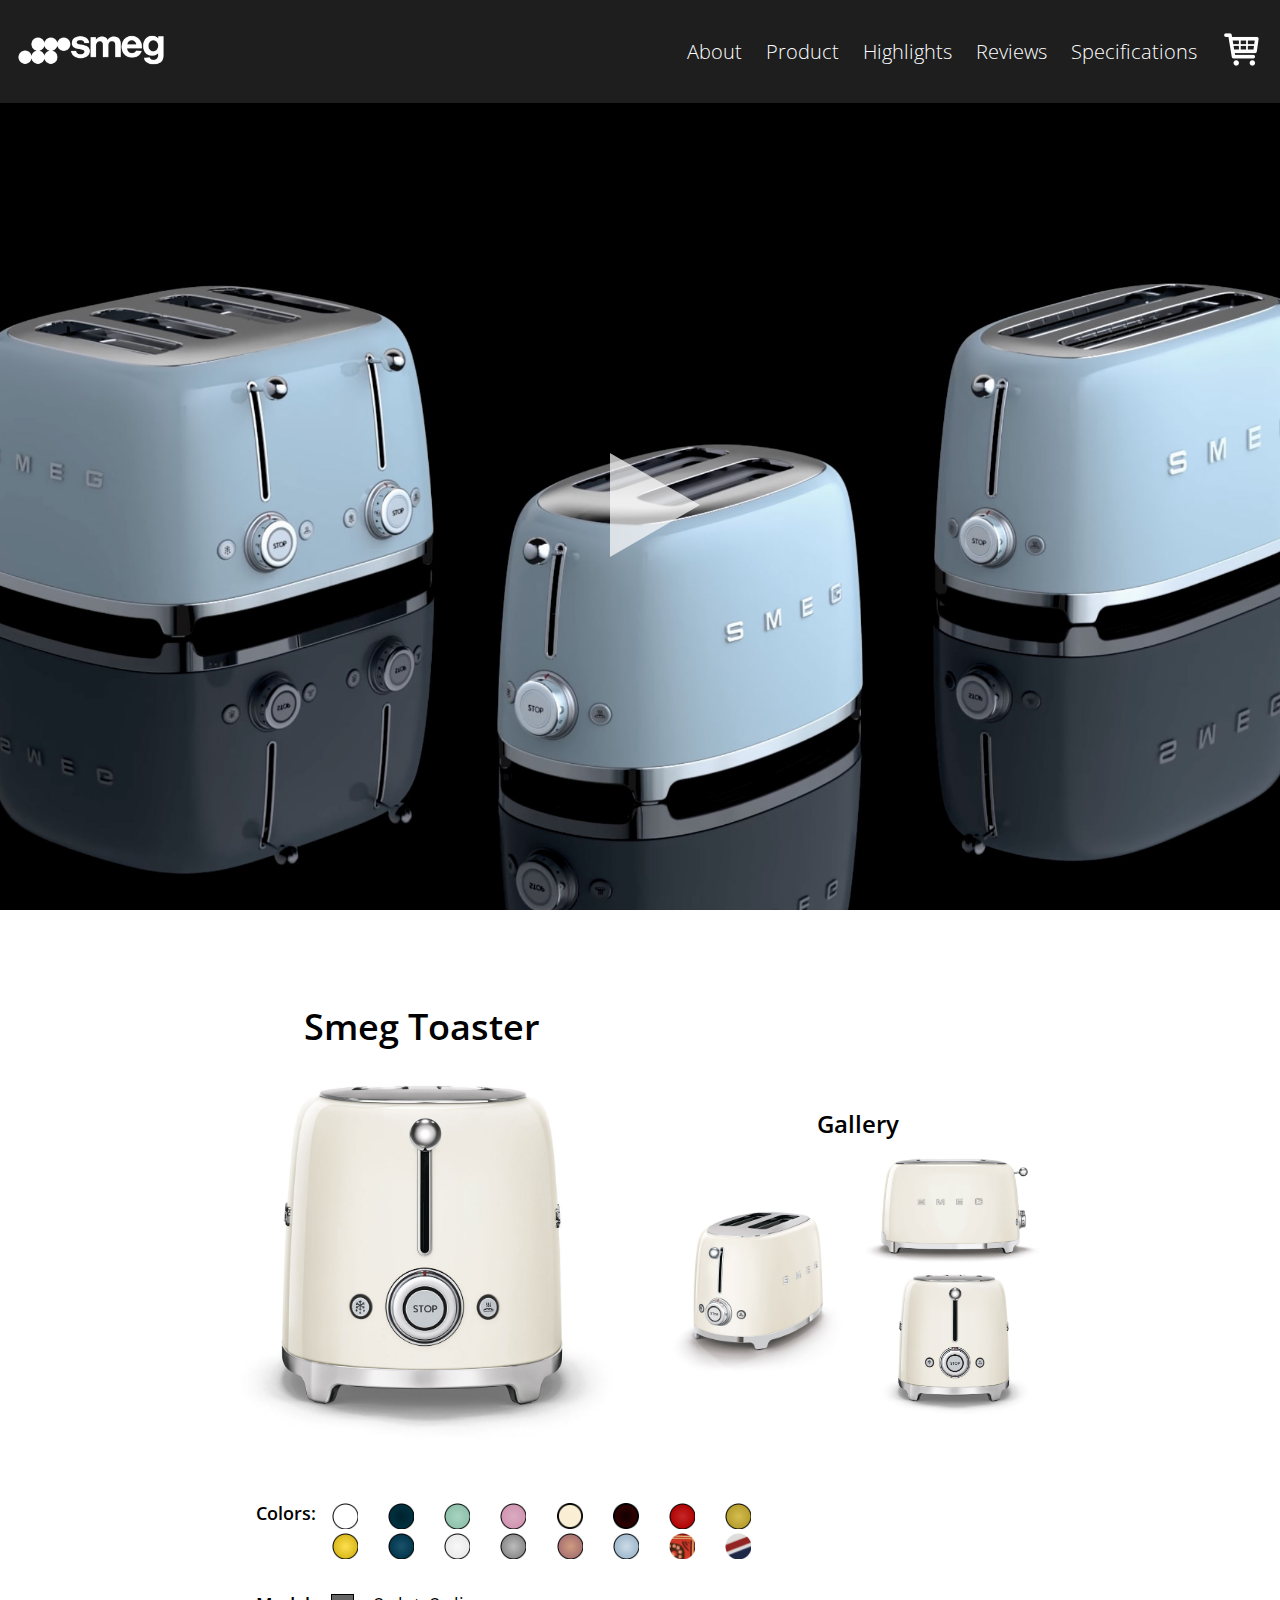
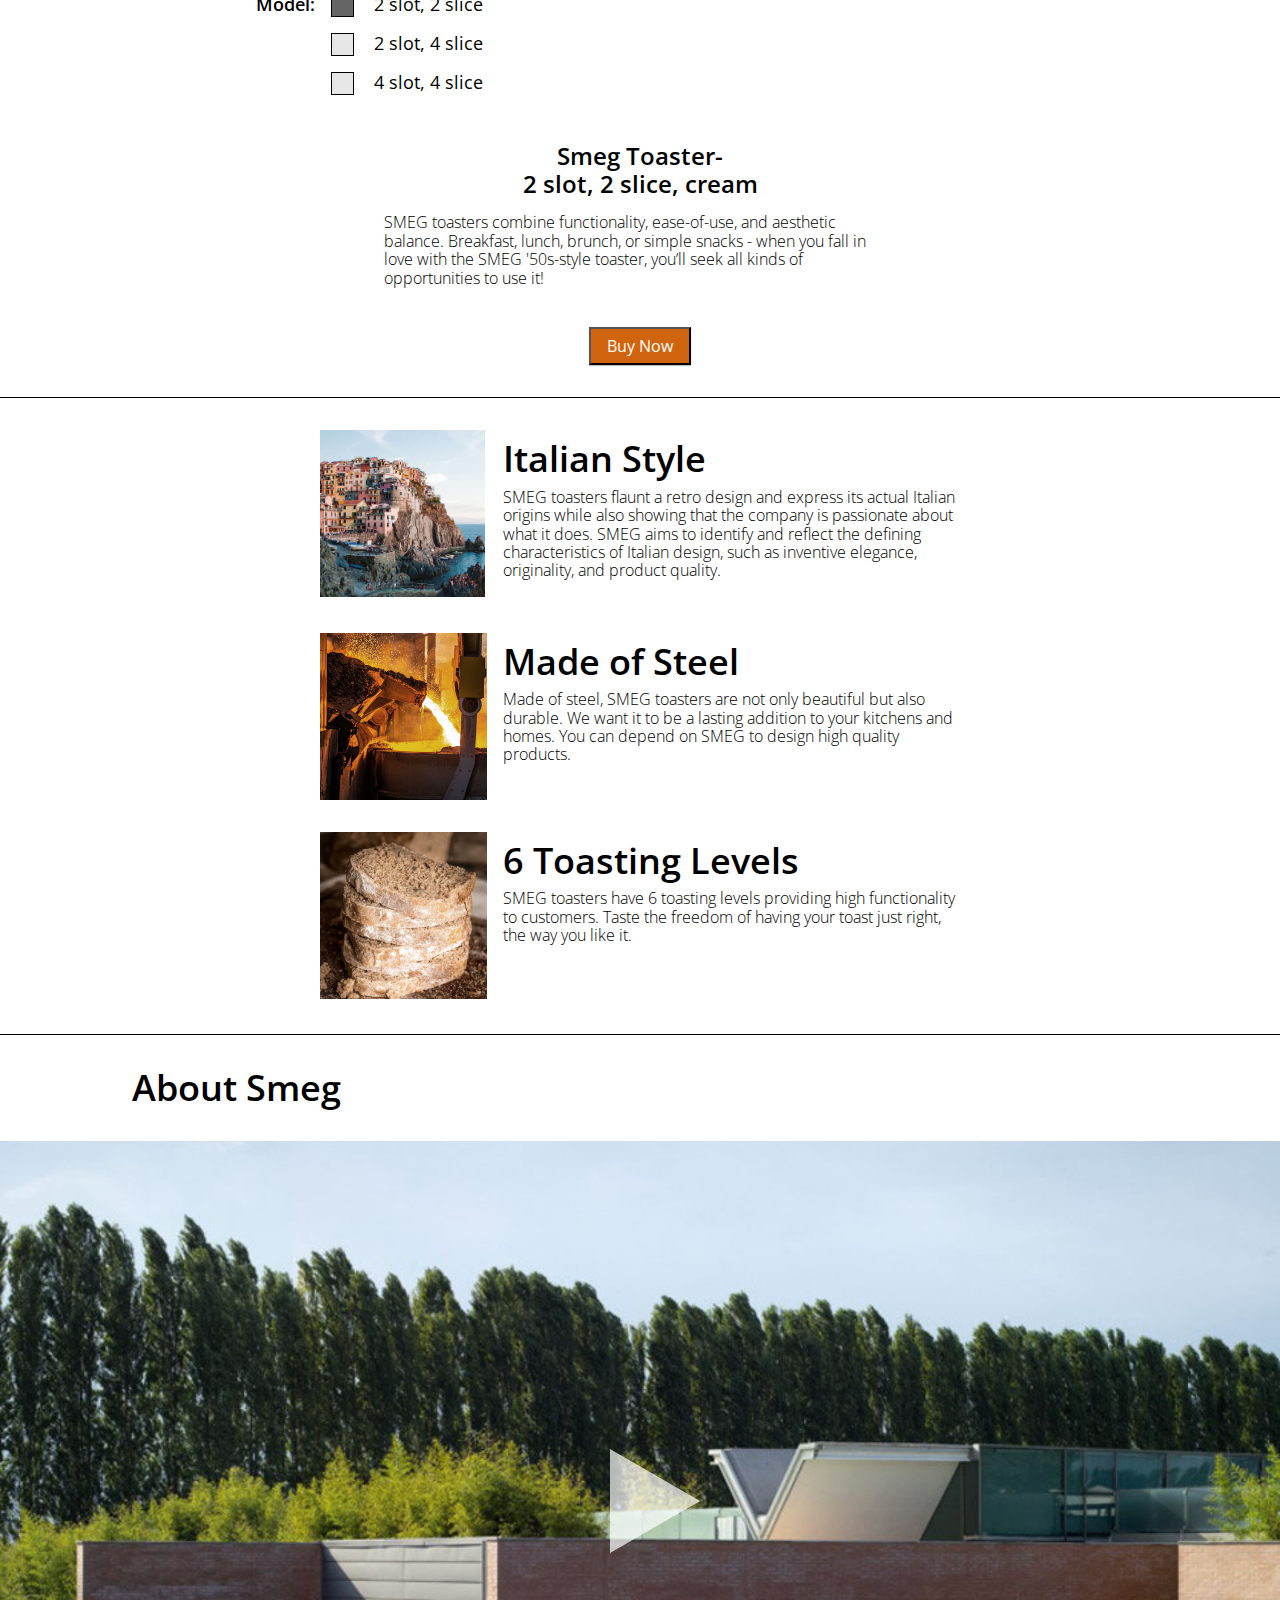
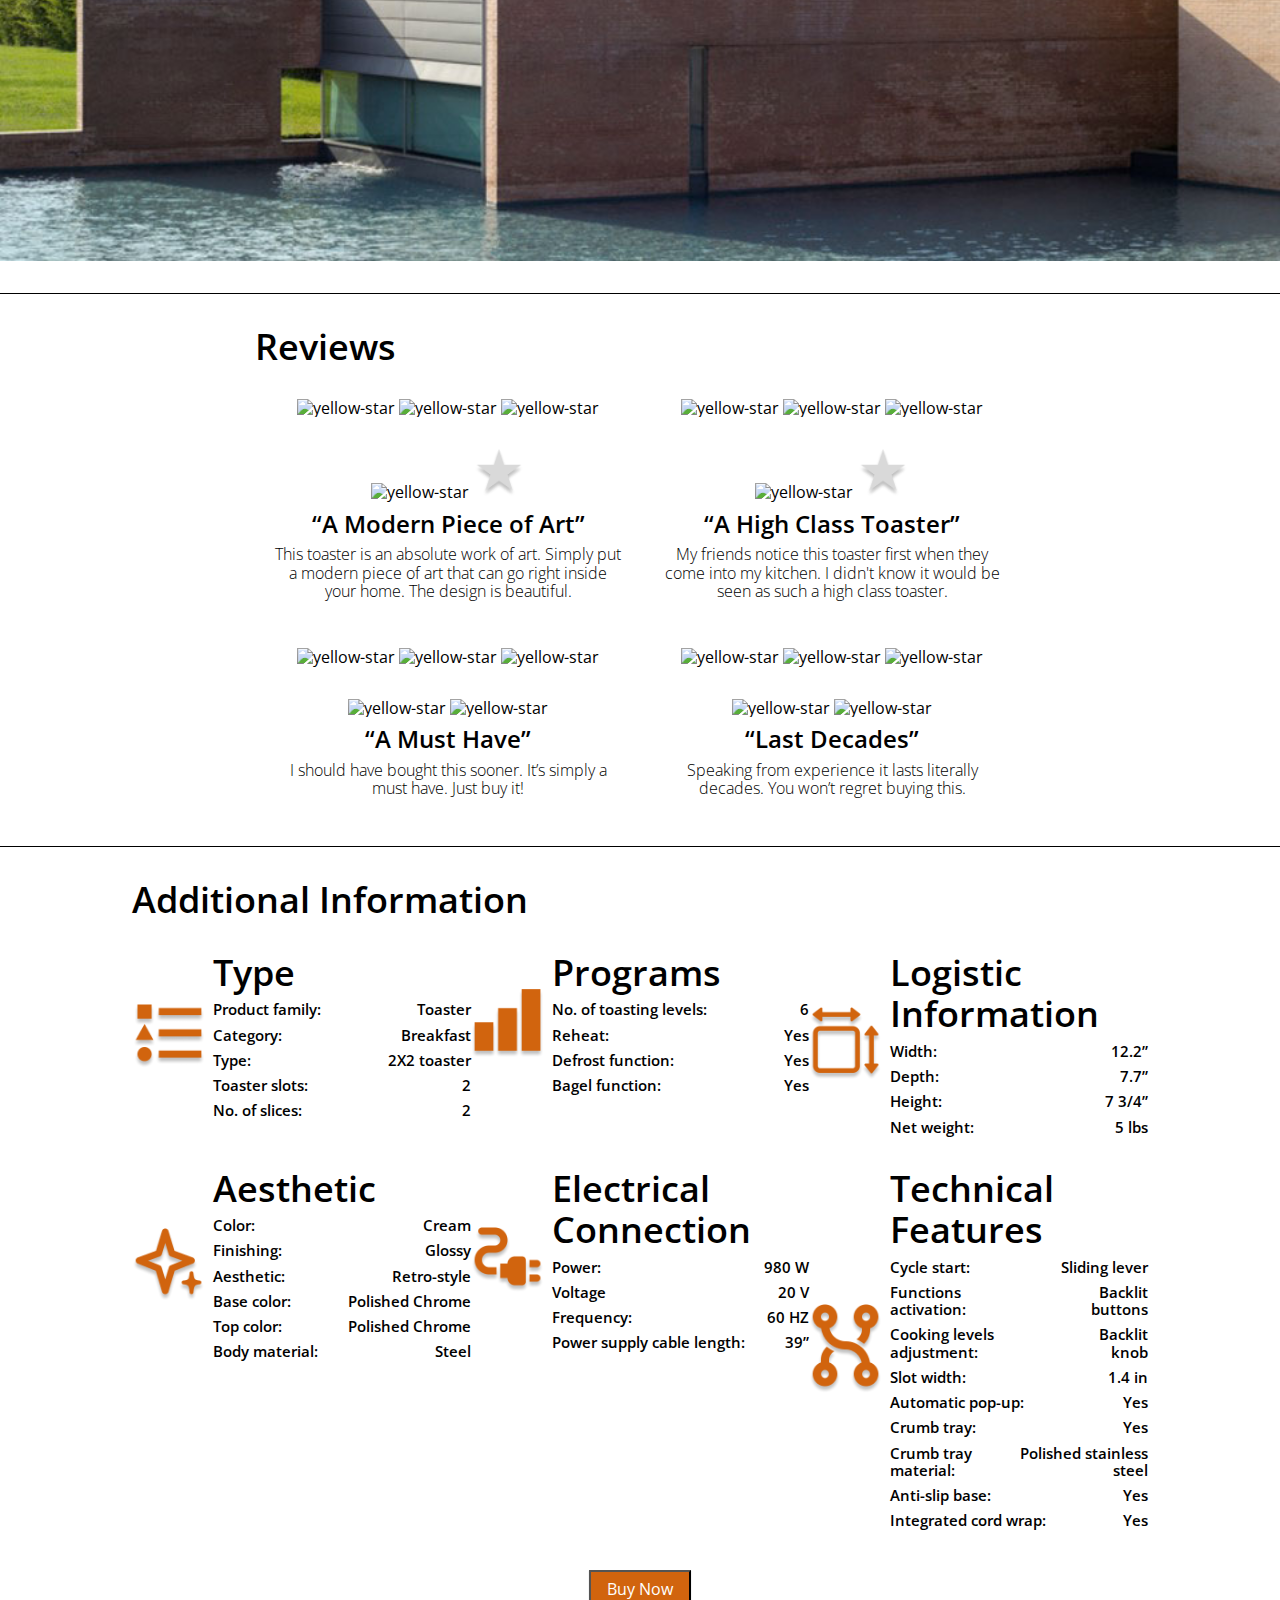
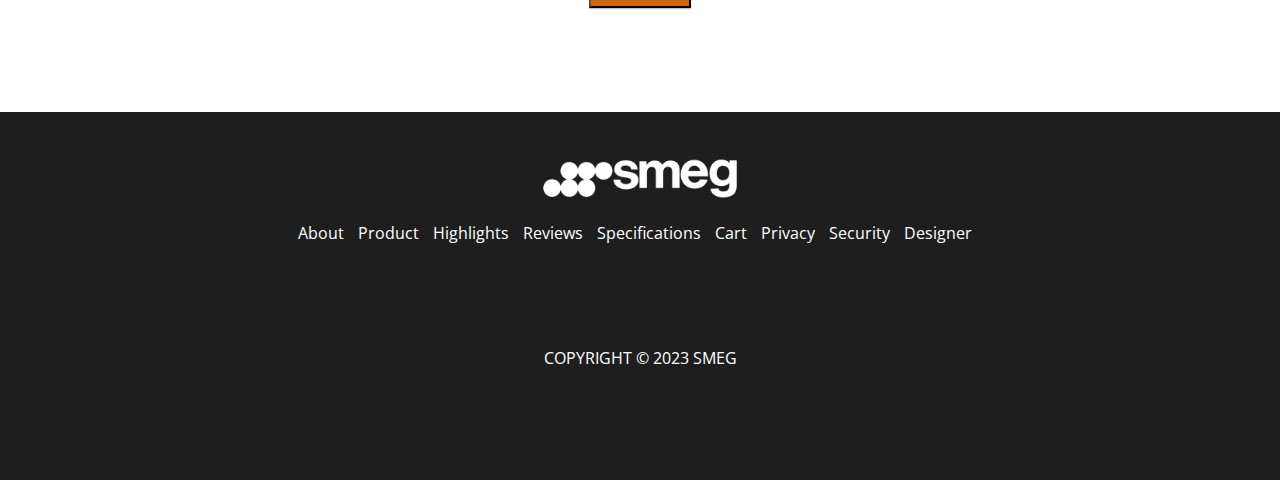
==== commit 241aa2c4: "s" ====
--- a/deploy/index.html
+++ b/deploy/index.html
@@ -636,10 +636,10 @@
              </button>
          </section>  
                                     <footer>
-                                        <section id="f1">
+                                        <section id="b1">
                                             <a href="index.html"><img src="img/global/smeglogo.png" alt="smeg logo"></a> 
                                         </section>
-                                        <section id="f2">
+                                        <section id="b2">
                                             <ul>
                                                 <li><a href="index.html">About</a></li>
                                                 <li><a href="#product">Product</a></li>
@@ -652,7 +652,7 @@
                                                 <li><a href="https://www.smeg.com/us/company/about-us">Designer</a></li>
                                             </ul>
                                         </section>
-                                        <section id="f3">
+                                        <section id="b3">
                                             <ul>
                                                 <li id="s1"><a href="https://www.youtube.com"><i class="fa-brands fa-youtube"></i></a></li>
                                                 <li id="s2"><a href="https://www.twitter.com"><i class="fa-brands fa-twitter"></i></a></li>
@@ -660,11 +660,10 @@
                                                 <li id="s4"><a href="https://www.facebook.com"><i class="fa-brands fa-square-facebook"></i></a></li>
                                             </ul>
                                         </section>
-                                        <section id="f4">
-                                            <ul>
+                                        <section id="b4">
+
                                                 <p>COPYRIGHT © 2023 SMEG</p>
-                                            </ul>
-                                        </section>
+                                                                                   </section>
                                     </footer>  
       <script src="js/scripts-min.js"></script>
 
